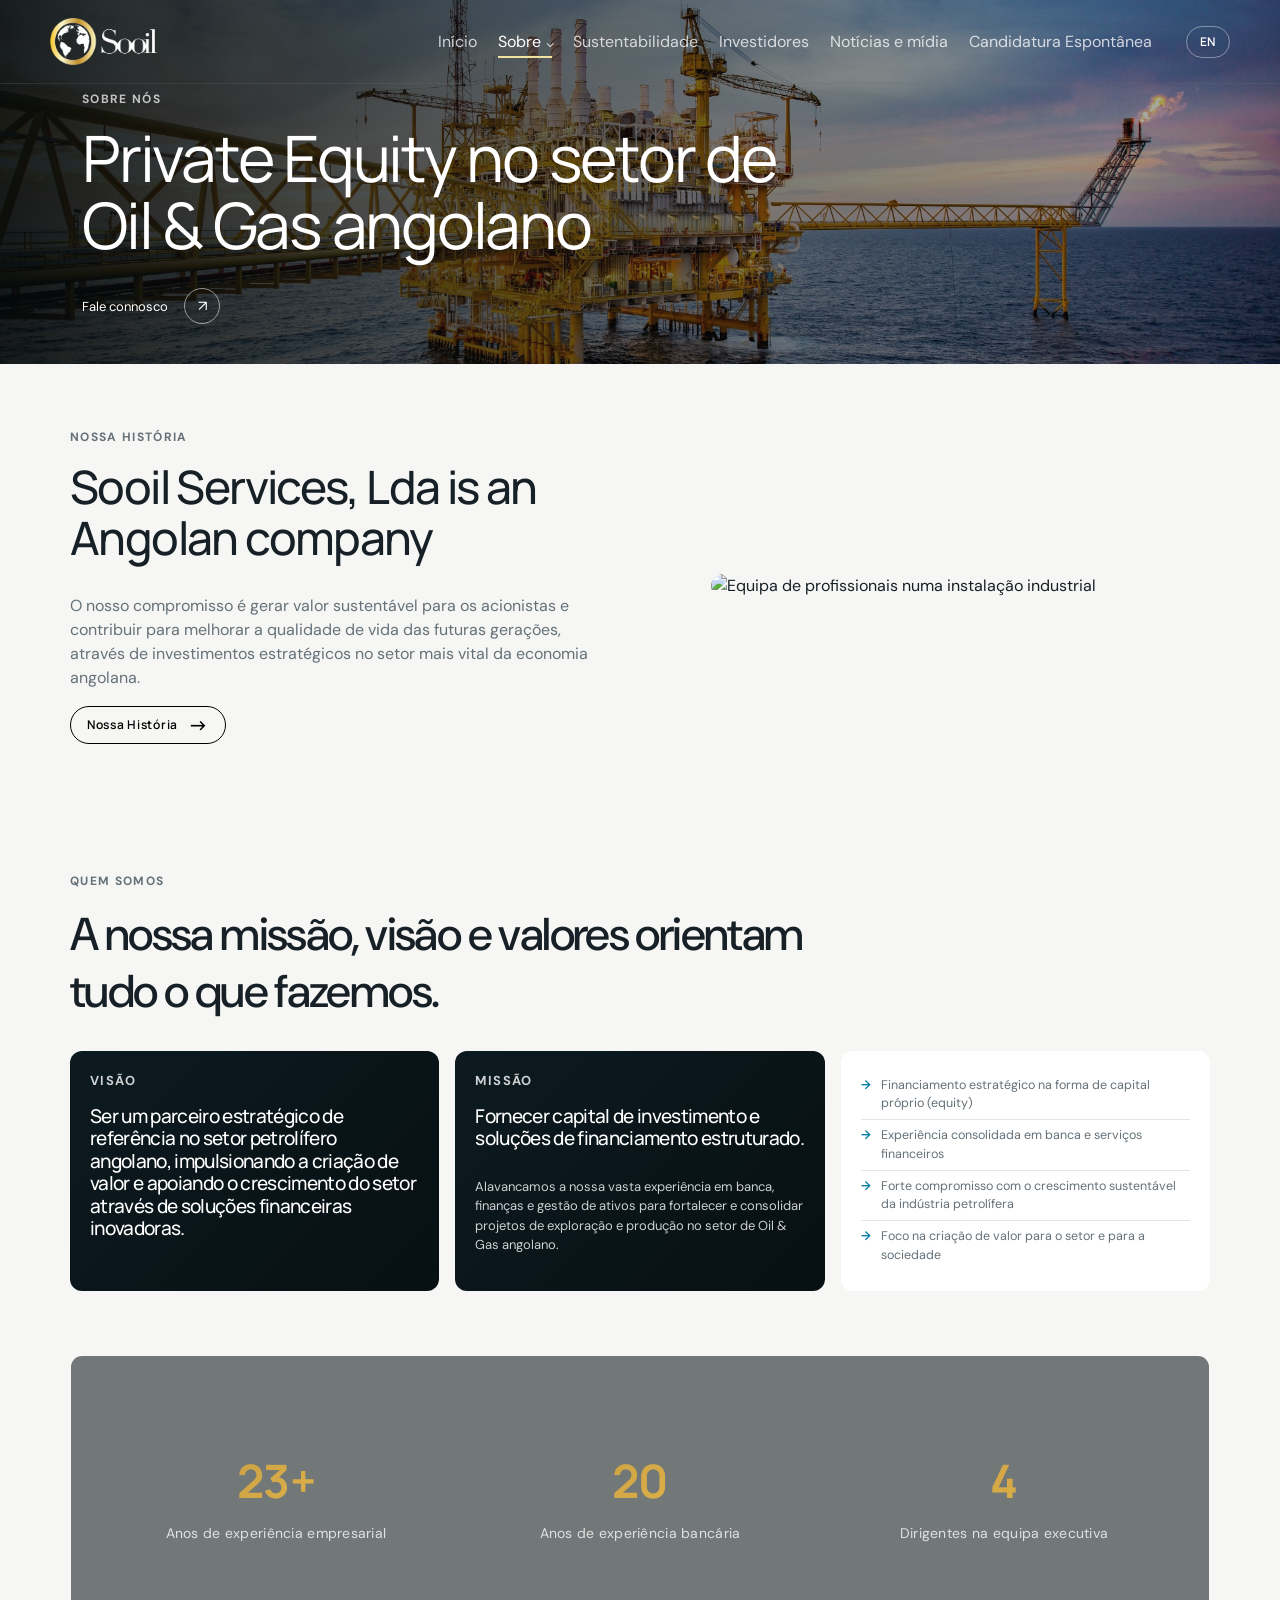
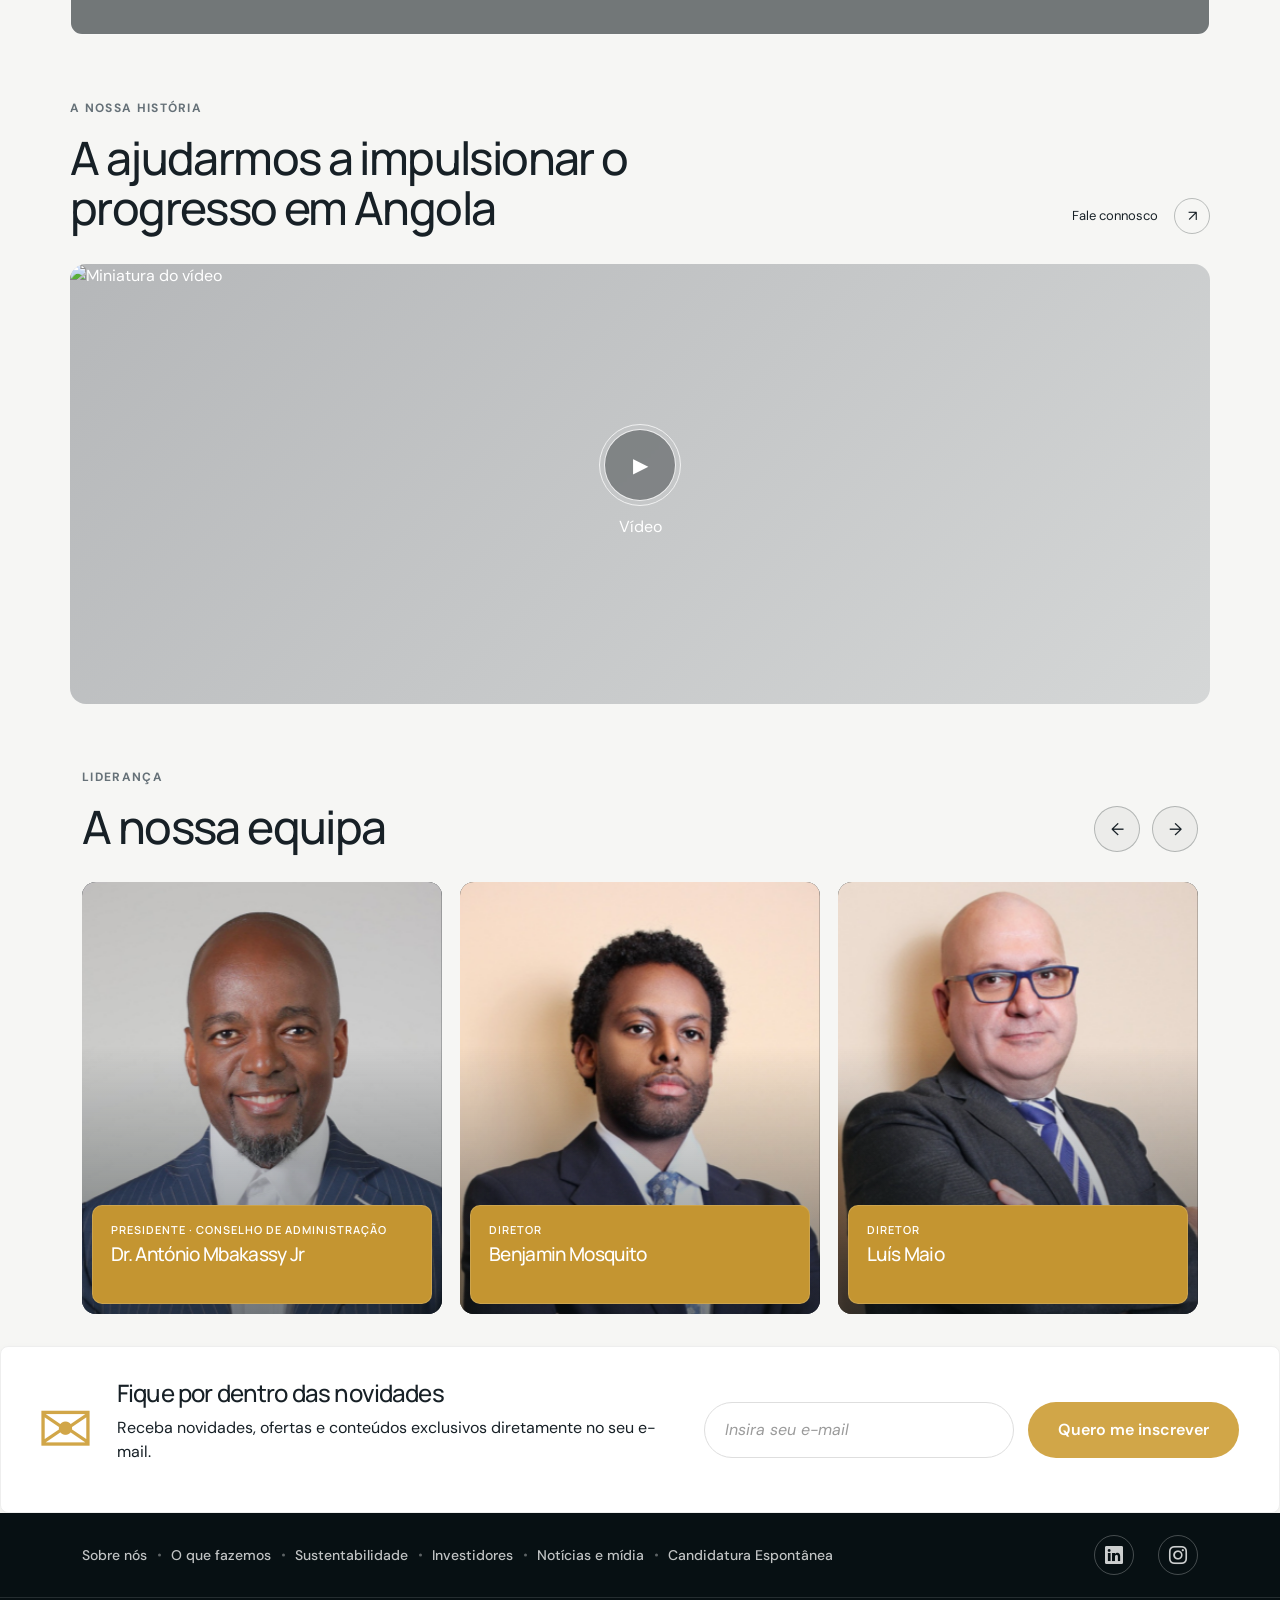
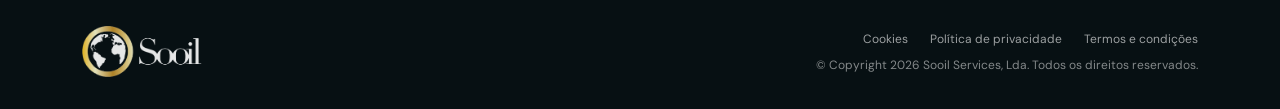
==== about.html @ 1cb86e9c "commit" ====
<!doctype html>
<html lang="pt">
  <head>
    <meta charset="UTF-8" />
    <meta name="viewport" content="width=device-width, initial-scale=1.0" />
    <meta
      name="description"
      content="SOOIL SERVICES, LDA is an Angolan company specialized in Private Equity for producing oil fields in the Angolan Oil & Gas sector."
    />
    <title>About Us — Sooil Services</title>

    <link rel="preconnect" href="https://fonts.googleapis.com" />
    <link rel="preconnect" href="https://fonts.gstatic.com" crossorigin />
    <link rel="icon" type="image/png" href="assets/img/logo/favicone.png" />
    <link rel="icon" type="image/x-icon" href="assets/img/logo/favicone.png" />

    <link
      href="https://fonts.googleapis.com/css2?family=DM+Sans:wght@400;500;600;700&family=Manrope:wght@400;500;600;700&display=swap"
      rel="stylesheet"
    />

    <link
      href="https://cdn.jsdelivr.net/npm/bootstrap@5.3.3/dist/css/bootstrap.min.css"
      rel="stylesheet"
    />

    <!-- Bootstrap Icons -->
    <link
      href="https://cdn.jsdelivr.net/npm/bootstrap-icons@1.11.3/font/bootstrap-icons.min.css"
      rel="stylesheet"
    />

    <!-- Swiper CSS -->
    <link
      href="https://cdn.jsdelivr.net/npm/swiper@11/swiper-bundle.min.css"
      rel="stylesheet"
    />

    <link href="https://unpkg.com/aos@2.3.1/dist/aos.css" rel="stylesheet" />

    <link rel="stylesheet" href="assets/css/style.css" />
    <link rel="stylesheet" href="assets/css/about.css" />
  </head>
  <body>
    <!-- HEADER -->
    <header class="header" id="top">
      <a class="brand" href="index.html"
        ><img src="assets/img/logo/logo.png" width="100" height="20" alt=""
      /></a>

      <nav class="desktop-nav" aria-label="Primary navigation">
        <a href="index.html">Home</a>
        <div class="nav-item active">
          <a href="#0">About</a>
          <div class="dropdown">
            <a href="history.html">Our history</a>
            <a href="what-we-do.html">What we do</a>
          </div>
        </div>
        <a href="sustainability.html">Sustainability</a>
        <a href="investors.html">Investors</a>
        <a href="news.html">News &amp; Media</a>
        <a href="careers.html">Candidatura Espontânea</a>
      </nav>

      <div class="header-actions">
        <button
          class="lang-btn"
          id="langBtn"
          aria-label="Translate to Portuguese"
        >
          EN
        </button>
        <button
          class="menu-btn"
          id="menuBtn"
          aria-label="Open menu"
          aria-expanded="false"
        >
          <span></span>
          <span></span>
          <span></span>
        </button>
      </div>

      <nav class="mobile-nav" id="mobileNav">
        <a href="index.html">Home</a>
        <a href="about.html">About Us</a>
        <a href="history.html">Our history</a>
        <a href="sustainability.html">Sustainability</a>
        <a href="investors.html">Investors</a>
        <a href="news.html">News &amp; Media</a>
        <a href="careers.html">Candidatura Espontânea</a>
      </nav>
    </header>

    <main>
      <!-- PAGE HERO -->
      <section class="page-hero page-hero--compact">
        <div class="page-hero-bg">
           <img
          class="hero-bg active"
          data-slide="0"
          src="assets/img/images/slide/slide01.jpg"
          alt="Professional working at an industrial facility"
        />
        </div>

        <div class="container">
          <p class="eyebrow light" data-aos="fade-up" data-aos-delay="100">About us</p>
          <h1 data-aos="fade-up" data-aos-delay="200">
            Private Equity in Angola's<br />
            Oil &amp; Gas sector
          </h1>
          <a class="circle-link light" href="#contact"
            ><span>Contact us</span><b>↗</b></a
          >
        </div>
      </section>

      <!-- INTRO -->
      <section class="intro section container">
        <div class="intro-copy">
          <p class="eyebrow">Nossa História</p>
          <h2>
            Sooil Services, Lda is an Angolan company 
          </h2>
          <p class="description">
            Our commitment is to generate sustainable value for shareholders
            and to contribute to improving the quality of life for future
            generations, through strategic investments in the most vital sector
            of the Angolan economy.
          </p>
                  <div class="header-actions text-link">
            <a
              class="lang-btn-dark"
              href="history.html"
            >
              Nossa História
              <span>→</span>
            </a>
          </div>
        </div>

        <div class="roundeder" data-aos="fade-up">
          <img
            src="https://images.unsplash.com/photo-1504917595217-d4dc5ebe6122?auto=format&fit=crop&w=1100&q=85"
            alt="Team of professionals at an industrial facility"
          />
        </div>
      </section>


      

      <!-- ICON GRID -->
      <section class="section container icon-grid-section">
        <div class="section-heading" data-aos="fade-up">
          <p class="eyebrow">Who we are</p>
          <p class="description">
            Our mission, vision and values guide everything we do.
          </p>
        </div>

        <!-- BENTO VISION / MISSION / VALUE / LOCATION -->
      <section class=" bento-grid about-bento about-mvv" id="contact">
        <article class="bento-card about-card card-dark" data-aos="fade-up">
          <div class="card-content">
            <p class="eyebrow light">Vision</p>
            <h3>
              To be a leading strategic partner in the Angolan oil sector,
              driving value creation and supporting industry growth through
              innovative financial solutions.
            </h3>
          </div>
        </article>

        <article class="bento-card about-card card-dark" data-aos="fade-up">
          <div class="card-content">
            <p class="eyebrow light">Mission</p>
            <h3>
              To provide investment capital and structured financing solutions.
            </h3>
            <p>
              We leverage our extensive experience in banking, finance and asset
              management to strengthen and consolidate exploration and
              production projects in the Angolan Oil &amp; Gas industry.
            </p>
          </div>
        </article>

        <article class="bento-card about-card card-light" data-aos="fade-up">
          <div class="card-content">
            <p class="eyebrow">Value proposition</p>
            <ul class="about-card-list">
              <li>Strategic financing in the form of equity value</li>
              <li>Consolidated expertise in banking and financial services</li>
              <li>
                Strong commitment to the sustainable growth of the oil industry
              </li>
              <li>Focus on value creation for the sector and for society</li>
            </ul>
          </div>
        </article>
      </section>
      </section>

      <!-- STATS -->
      <section class="container stats-section stats-section--image" id="contact">
        <div class="container">
          <div class="stats-grid">
            <div class="stat-card" data-aos="fade-up">
              <strong>30+</strong><span>Years of business experience</span>
            </div>
            <div class="stat-card" data-aos="fade-up">
              <strong>26</strong><span>Years of banking experience</span>
            </div>
            <div class="stat-card" data-aos="fade-up">
              <strong>5</strong><span>Executive directors</span>
            </div>
          </div>
        </div>
      </section>

      <!-- VIDEO -->
      <section class="section container">
        <div class="split-heading" data-aos="fade-up">
          <div>
            <p class="eyebrow">Our story</p>
            <h2>Helping drive progress in Angola</h2>
          </div>
          <a class="circle-link" href="#contact"
            ><span>Contact us</span><b>↗</b></a
          >
        </div>

        <div class="video-box" id="videoBox" data-video="D-isLcJybbY" data-aos="fade-up">
          <div class="video-cover">
            <img
              class="video-thumb ready"
              src="https://img.youtube.com/vi/D-isLcJybbY/maxresdefault.jpg"
              alt="Video thumbnail"
            / data-aos="fade-in">
            <button class="play-button" aria-label="Play video">▶</button>
            <span>Video</span>
          </div>
        </div>

        <div class="video-modal" id="videoModal" aria-hidden="true">
          <button
            class="video-modal-close"
            id="videoClose"
            aria-label="Close video"
            >✕</button
          >
          <div class="video-modal-frame">
            <iframe
              class="video-frame"
              data-src="https://www.youtube-nocookie.com/embed/D-isLcJybbY?rel=0"
              title="YouTube video player"
              allow="accelerometer; autoplay; clipboard-write; encrypted-media; gyroscope; picture-in-picture; web-share"
              allowfullscreen
            ></iframe>
          </div>
        </div>
      </section>
      <!-- TEAM -->
      <section class="container team-section" id="team">
        <div class="split-heading team-head" data-aos="fade-up">
          <div>
            <p class="eyebrow">Leadership</p>
            <h2>Our Team</h2>
          </div>
          <div class="team-controls">
            <button class="swiper-btn team-prev" type="button" aria-label="Previous">←</button>
            <button class="swiper-btn team-next" type="button" aria-label="Next">→</button>
          </div>
        </div>

        <div class="team-stage">
          <div class="swiper team-swiper">
          <div class="swiper-wrapper">
            <div class="swiper-slide">
          <div class="team-card" data-aos="fade-up">
            <img
              class="team-photo"
              src="assets/img/images/team/11.png"
              alt="Dr. António Mbakassy Jr"
            / data-aos="fade-in">
            <div class="team-block-wrap">
              <div class="team-block">
                <span class="team-role">Chairman · Board of Directors</span>
                <h3 class="team-name">Dr. António Mbakassy Jr</h3>
                <button class="team-more" type="button" data-bs-toggle="modal" data-bs-target="#teamModal">
                  Saber mais
                </button>
              </div>
            </div>
            <div class="team-detail">
              <button class="team-close" aria-label="Close">✕</button>
              <p class="eyebrow light">Chairman · Board of Directors</p>
              <h3>Dr. António Mbakassy Jr</h3>
              <p>
                Dr. António Mbakassy Jr. began his business career more than 30
                years ago as a commodities trader, working with sugar, rice, and
                frozen meats.
              </p>
              <p>
                After spending over 15 years in Canada and the United States, he
                graduated in Business Management from New York University (NYU)
                in 1991. For the past 15 years he has dedicated his career to
                banking and private equity, serving at board level with Banco
                Caixa Angola and Capital Group (Geneva), with extensive
                expertise in structured financing, project finance, and debt
                raising.
              </p>
              <p>
                Geographic experience: Africa — Angola, Democratic Republic of
                Congo, Uganda, Kenya; Europe — Portugal, Switzerland; Americas —
                United States, Canada, Brazil, Ecuador, Colombia.
              </p>
              <p>
                His career has positioned him as a global executive with deep
                expertise in emerging markets, infrastructure, energy, and
                natural resources.
              </p>
              <div class="team-socials">
                <a href="https://web.facebook.com/sooilservices12" target="_blank" rel="noopener" aria-label="Facebook">f</a>
                <a href="https://web.facebook.com/sooilservices12" target="_blank" rel="noopener" aria-label="LinkedIn">in</a>
                <a href="https://www.instagram.com/sooil_services/" target="_blank" rel="noopener" aria-label="Instagram">ig</a>
              </div>
            </div>
          </div>
            </div>

          <div class="swiper-slide">
          <div class="team-card" data-aos="fade-up">
            <img
              class="team-photo"
              src="assets/img/images/team/421.png"
              alt="Benjamin Mosquito"
            / data-aos="fade-in">
            <div class="team-block-wrap">
              <div class="team-block">
                <span class="team-role">Director</span>
                <h3 class="team-name">Benjamin Mosquito</h3>
                <button class="team-more" type="button" data-bs-toggle="modal" data-bs-target="#teamModal">
                  Saber mais
                </button>
              </div>
            </div>
            <div class="team-detail">
              <button class="team-close" aria-label="Close">✕</button>
              <p class="eyebrow light">Director</p>
              <h3>Benjamin Mosquito</h3>
              <p>
                Dr. Benjamin Mosquito holds a Bachelor's degree in Global
                Hospitality Management from Les Roches, a Swiss institution
                ranked as the 2nd best in the world by QS World University
                Rankings, completing international internships in Europe and the
                United States.
              </p>
              <p>
                With a strong background in corporate strategy, investment
                analysis, and business development, he has supported projects
                across Oil &amp; Gas, Agribusiness, Mining, Aviation, and
                Infrastructure, evaluating high-value acquisitions, structuring
                strategic partnerships, and conducting due diligence.
              </p>
              <p>
                Since his return to Angola in 2024, he has been a Board Member
                of Broo Investimentos e Gestão de Ativos, Sooil Services, and
                GOPM.
              </p>
              <div class="team-socials">
                <a href="https://web.facebook.com/sooilservices12" target="_blank" rel="noopener" aria-label="Facebook">f</a>
                <a href="https://web.facebook.com/sooilservices12" target="_blank" rel="noopener" aria-label="LinkedIn">in</a>
                <a href="https://www.instagram.com/sooil_services/" target="_blank" rel="noopener" aria-label="Instagram">ig</a>
              </div>
            </div>
          </div>
            </div>

          <div class="swiper-slide">
          <div class="team-card" data-aos="fade-up">
            <img
              class="team-photo"
              src="assets/img/images/team/021.png"
              alt="Luís Maio"
            / data-aos="fade-in">
            <div class="team-block-wrap">
              <div class="team-block">
                <span class="team-role">Director</span>
                <h3 class="team-name">Luís Maio</h3>
                <button class="team-more" type="button" data-bs-toggle="modal" data-bs-target="#teamModal">
                  Saber mais
                </button>
              </div>
            </div>
            <div class="team-detail">
              <button class="team-close" aria-label="Close">✕</button>
              <p class="eyebrow light">Director</p>
              <h3>Luís Maio</h3>
              <p>
                Luís Filipe Maio is a senior executive with 26 years of
                experience in the banking sector, distinguished by strategic
                management, organizational transformation, and leadership of
                complex operations.
              </p>
              <p>
                He began his career in Portugal, held management roles at Banco
                Comercial do Huambo as Commercial Director and at Standard Bank
                Angola, and in 2023 joined Caixa Angola as Deputy Director of
                Corporate Banking (until April 2025).
              </p>
              <p>
                Currently he serves as Director of Operations at GAM (since June
                2025) and Director of Corporate Strategy at BROO (since July
                2025). Fluent in Portuguese, English, Spanish, French, and
                Italian.
              </p>
              <div class="team-socials">
                <a href="https://web.facebook.com/sooilservices12" target="_blank" rel="noopener" aria-label="Facebook">f</a>
                <a href="https://web.facebook.com/sooilservices12" target="_blank" rel="noopener" aria-label="LinkedIn">in</a>
                <a href="https://www.instagram.com/sooil_services/" target="_blank" rel="noopener" aria-label="Instagram">ig</a>
              </div>
            </div>
          </div>
            </div>

          <div class="swiper-slide">
          <div class="team-card" data-aos="fade-up">
            <img
              class="team-photo"
              src="assets/img/images/team/m1.png"
              alt="Taty Victor"
            / data-aos="fade-in">
            <div class="team-block-wrap">
              <div class="team-block">
                <span class="team-role">Director</span>
                <h3 class="team-name">Taty Victor</h3>
                <button class="team-more" type="button" data-bs-toggle="modal" data-bs-target="#teamModal">
                  Saber mais
                </button>
              </div>
            </div>
            <div class="team-detail">
              <button class="team-close" aria-label="Close">✕</button>
              <p class="eyebrow light">Director</p>
              <h3>Taty Victor</h3>
              <p>
                Executive with extensive experience in banking and finance,
                dedicated to organizational transformation, risk management and
                the development of innovative corporate banking solutions.
              </p>
              <div class="team-socials">
                <a href="https://web.facebook.com/sooilservices12" target="_blank" rel="noopener" aria-label="Facebook">f</a>
                <a href="https://web.facebook.com/sooilservices12" target="_blank" rel="noopener" aria-label="LinkedIn">in</a>
                <a href="https://www.instagram.com/sooil_services/" target="_blank" rel="noopener" aria-label="Instagram">ig</a>
              </div>
            </div>
          </div>
            </div>

          <div class="swiper-slide">
          <div class="team-card" data-aos="fade-up">
            <img
              class="team-photo"
              src="assets/img/images/team/222.png"
              alt="Alba Gonçalves"
            / data-aos="fade-in">
            <div class="team-block-wrap">
              <div class="team-block">
                <span class="team-role">Director</span>
                <h3 class="team-name">Alba Gonçalves</h3>
                <button class="team-more" type="button" data-bs-toggle="modal" data-bs-target="#teamModal">
                  Saber mais
                </button>
              </div>
            </div>
            <div class="team-detail">
              <button class="team-close" aria-label="Close">✕</button>
              <p class="eyebrow light">Director</p>
              <h3>Alba Gonçalves</h3>
              <p>
                Alba Gonçalves, an accountant specialized in Controllership and
                Finance from Fundação Dom Cabral, brings more than 25 years of
                experience in strategic positions across Projects, Accounting,
                Controllership, and Finance, excelling in cost analysis,
                economic and financial feasibility studies, and project
                implementation.
              </p>
              <p>
                A graduate of Universidade Católica, she is also a teacher by
                vocation, having served as a university professor in Brazil and
                currently teaching in Angola.
              </p>
              <p>
                She plays an active role in the third sector as a volunteer
                leader at Vinha Angola, and currently serves on the Executive
                Board of BROO – Investimentos e Gestão de Ativos, a spinoff of
                Grupo Antônio Mosquito.
              </p>
              <div class="team-socials">
                <a href="https://web.facebook.com/sooilservices12" target="_blank" rel="noopener" aria-label="Facebook">f</a>
                <a href="https://web.facebook.com/sooilservices12" target="_blank" rel="noopener" aria-label="LinkedIn">in</a>
                <a href="https://www.instagram.com/sooil_services/" target="_blank" rel="noopener" aria-label="Instagram">ig</a>
              </div>
            </div>
          </div>
            </div>
          </div>
        </div>
        </div>
      </section>

    </main>

        <section class="newsletter-cta">
  <div class="newsletter-content">

    <div class="newsletter-icon">
      <span>✉</span>
    </div>

    <div class="newsletter-text">
          <h4>Fique por dentro das novidades</h4>
    <p>Receba novidades, ofertas e conteúdos exclusivos diretamente no seu e-mail.</p>
    </div>

  </div>

  <form class="newsletter-form">
    <input
      type="email"
      placeholder="Insira seu e-mail"
      aria-label="Seu e-mail"
      required
    />

    <button type="submit">
      Quero me inscrever
    </button>
  </form>
</section>

    <!-- FOOTER -->
    <footer class="bg-dark">
      <div class="footer" data-script="footer">
        <section class="footer--top">
          <article class="container" aria-label="Social">
            <div class="footer--links">
              <ul class="footer--list">
                <li class="footer--listItem">
                  <a
                    href="about.html"
                    class="footer--link text-small"
                    >About Us</a
                  >
                </li>
                <li class="footer--listItem">
                  <a
                    href="what-we-do.html"
                    class="footer--link text-small"
                    >What We Do</a
                  >
                </li>
                <li class="footer--listItem">
                  <a
                    href="sustainability.html"
                    class="footer--link text-small"
                    >Sustainability</a
                  >
                </li>
                <li class="footer--listItem">
                  <a
                    href="investors.html"
                    class="footer--link text-small"
                    >Investors</a
                  >
                </li>
                <li class="footer--listItem">
                  <a
                    href="news.html"
                    class="footer--link text-small"
                    >News &amp; Media</a
                  >
                </li>
                <li class="footer--listItem">
                  <a
                    href="careers.html"
                    class="footer--link text-small"
                    >Candidatura Espontânea</a
                  >
                </li>
              </ul>
            </div>

            <div class="footer--socialMedia">
              <ul class="no-list-style">
                <li class="footer--socialLink">
                  <a
                    href="#"
                    class="footer--socialIcon"
                    aria-label="LinkedIn"
                    ><i class="bi bi-linkedin"></i></a
                  >
                </li>
                <li class="footer--socialLink">
                  <a
                    href="https://www.instagram.com/sooil_services/"
                    target="_blank"
                    rel="noopener"
                    class="footer--socialIcon"
                    aria-label="Instagram"
                    ><i class="bi bi-instagram"></i></a
                  >
                </li>
              </ul>
            </div>
          </article>
        </section>

        <section class="footer--bottom">
          <article class="container" aria-label="Brands">
            <div class="footer--brands">
              <a
                href="index.html"
                class="footer--brandLink main"
                aria-label="Sooil Services logo"
              >
                <img
                  fetchpriority="low"
                  src="assets/img/logo/logo.png"
                  alt=""
                  class="base-icon"
                  role="presentation"
                />
              </a>
            </div>

            <div class="footer--privacy">
              <div class="footer--policyLinks">
                <p class="text-extra-small footer--policyWrapper">
                  <a href="#" class="footer--policy" data-policy="cookies">Cookies</a>
                </p>
                <p class="text-extra-small footer--policyWrapper">
                  <a href="#" class="footer--policy" data-policy="privacy">Privacy policy</a>
                </p>
                <p class="text-extra-small footer--policyWrapper">
                  <a href="#" class="footer--policy" data-policy="terms">Terms and conditions</a>
                </p>
              </div>
              <p class="footer--copyright text-extra-small">
                &copy; Copyright 2026 Sooil Services, Lda. All Rights Reserved.
              </p>
            </div>
          </article>
        </section>
      </div>
    </footer>

    <!-- POLICY MODAL -->
    <div class="policy-modal" id="policyModal" aria-hidden="true">
      <div class="policy-modal-backdrop" data-policy-close></div>
      <div
        class="policy-modal-dialog"
        role="dialog"
        aria-modal="true"
        aria-labelledby="policyModalTitle"
      >
        <div class="policy-modal-head">
          <h3 id="policyModalTitle">Privacy center</h3>
          <button
            class="policy-modal-close"
            type="button"
            data-policy-close
            aria-label="Close"
          >
            ✕
          </button>
        </div>

        <div class="policy-modal-body">
          <section class="policy-section" id="policy-cookies">
            <h4>Cookies</h4>
            <p>
              In order to improve your experience on our website, we use cookies
              - small files stored on your device. They help us understand how
              the site is used and allow certain features to work correctly. By
              continuing to browse, you agree to their use. You can disable
              cookies at any time in your browser settings.
            </p>
          </section>

          <section class="policy-section" id="policy-privacy">
            <h4>Privacy policy</h4>
            <p>
              Your privacy matters to us. Sooil Services, Lda only collects the
              personal information you choose to share with us, for example when
              you send an email or a message. We use it solely to respond to you
              and to fulfil legal obligations, and we never sell it to third
              parties. You can request access to, correction of, or deletion of
              your data by contacting ama@sooilservices.com.
            </p>
          </section>

          <section class="policy-section" id="policy-terms">
            <h4>Terms and conditions</h4>
            <p>
              The content on this website is for general information only and
              does not constitute investment, financial or legal advice. Sooil
              Services, Lda owns the content and reserves the right to update
              these terms at any time. Using this website implies acceptance of
              these terms.
            </p>
          </section>
        </div>
      </div>
    </div>

    <button class="back-top" id="backTop" aria-label="Back to top">↑</button>

    <!-- TEAM MODAL (Bootstrap) -->
    <div
      class="modal fade team-modal"
      id="teamModal"
      tabindex="-1"
      role="dialog"
      aria-modal="true"
      aria-label="Equipa"
    >
      <div class="modal-dialog modal-dialog-centered team-modal-dialog">
        <div class="modal-content team-modal-content">
          <button
            type="button"
            class="btn-close team-expanded-close"
            data-bs-dismiss="modal"
            aria-label="Fechar"
          ></button>
          <figure class="team-expanded-photo-wrap">
            <img class="team-expanded-photo" alt="" />
          </figure>
          <div class="team-expanded-body"></div>
        </div>
      </div>
    </div>

    <!-- Swiper JS -->
    <script src="https://cdn.jsdelivr.net/npm/swiper@11/swiper-bundle.min.js"></script>

    <script src="https://cdn.jsdelivr.net/npm/bootstrap@5.3.3/dist/js/bootstrap.bundle.min.js"></script>

    <script src="assets/js/script.js"></script>

    <script src="assets/js/i18n.js"></script>

    <script src="assets/js/hero-slider.js"></script>
    <script src="assets/js/header-scroll.js"></script>

    <!-- AOS -->
    <script src="https://unpkg.com/aos@2.3.1/dist/aos.js"></script>
    <script>
      AOS.init({
        duration: 800,
        easing: "ease-out",
        once: true,
        offset: 100
      });
    </script>
  </body>
</html>
---- assets/css/style.css ----
/* =========================================================
   1. RESET E TOKENS
========================================================= */
:root {
  --bg: #f6f6f4;
  --surface: #ffffff;
  --ink: #172026;
  --muted: #667178;
  --line: #e4e6e5;
  --blue: #087ea4;
  --dark: #071013;
  --radius: 12px;
  --container: 1180px;
  --space: clamp(24px, 5vw, 72px);
}

* {
  box-sizing: border-box;
}
html {
  scroll-behavior: smooth;
}
body {
  margin: 0;
  background: var(--bg);
  color: var(--ink);
  font-family: "DM Sans", sans-serif;
  line-height: 1.5;
}
img {
  display: block;
  width: 100%;
}
a {
  color: inherit;
  text-decoration: none;
}
button {
  font: inherit;
  cursor: pointer;
}

.container {
  width: min(calc(100% - 40px), var(--container));
  margin-inline: auto;
}

.section {
  padding: var(--space) 0;
}

h1,
h2,
h3,
h4,
p {
  margin-top: 0;
}
h1,
h2,
h3,
h4 {
  font-family: "Manrope", sans-serif;
  letter-spacing: -0.035em;
}

h2 {
  font-size: clamp(28px, 4vw, 46px);
  line-height: 1.1;
  font-weight: 500;
}

/* Entrada da página toda — fade-up no load */
main {
  animation: page-in 0.8s cubic-bezier(0.22, 1, 0.36, 1) both;
}
@keyframes page-in {
  from {
    opacity: 0;
    transform: translateY(18px);
  }
  to {
    opacity: 1;
    transform: translateY(0);
  }
}
@media (prefers-reduced-motion: reduce) {
  main {
    animation: none;
  }
}

.eyebrow {
  color: var(--muted);
  text-transform: uppercase;
  letter-spacing: 0.11em;
  font-size: 12px;
  font-weight: 700;
}
.eyebrow.light {
  color: rgba(255, 255, 255, 0.72);
}
.roundeder {
  border-radius: 12px;
  overflow: hidden;
}

/* =========================================================
    2. HEADER
========================================================= */
.header {
  height: 84px;
  display: flex;
  align-items: center;
  gap: 34px;
  padding: 0 max(20px, calc((100vw - var(--container)) / 2));
  border-bottom: 1px solid rgba(109, 109, 109, 0.25);
  background: transparent;
  color: white;
  position: absolute;
  top: 0;
  left: 0;
  right: 0;
  z-index: 10;
  transition:
    background 0.35s ease,
    box-shadow 0.35s ease,
    height 0.35s ease;
}

.header.scrolled {
  height: 68px;
  position: fixed;
  background: rgba(7, 16, 19, 0.95);
  box-shadow: 0 2px 12px rgba(0, 0, 0, 0.25);
}

.brand {
  font-family: "Manrope", sans-serif;
  font-size: 22px;
  font-weight: 700;
  letter-spacing: -0.05em;
  white-space: nowrap;
  display: inline-flex;
  align-items: center;
}

.brand img {
  width: 108px;
  height: auto;
  display: block;
}

.desktop-nav {
  display: flex;
  align-items: center;
  gap: 21px;
  margin-left: auto;
}
.desktop-nav a {
  font-size: 16px;
  color: rgba(255, 255, 255, 0.76);
  transition: color 0.2s ease;
}
.desktop-nav a:hover {
  color: white;
}
.nav-item {
  position: relative;
}
.nav-item > a::after {
  content: "";
  display: inline-block;
  width: 5px;
  height: 5px;
  margin-left: 6px;
  border-right: 1.5px solid currentColor;
  border-bottom: 1.5px solid currentColor;
  transform: rotate(45deg) translateY(-1px);
  opacity: 0.8;
}
.dropdown {
  position: absolute;
  top: calc(100% + 14px);
  left: 50%;
  min-width: 210px;
  padding: 10px 0;
  background: #fff;
  border: 1px solid rgba(7, 16, 19, 0.08);
  border-top: 2px solid #c49531;
  border-radius: 0 0 12px 12px;
  box-shadow: 0 18px 40px rgba(7, 16, 19, 0.18);
  opacity: 0;
  visibility: hidden;
  transform: translateX(-50%) translateY(8px);
  transition:
    opacity 0.22s ease,
    transform 0.22s ease,
    visibility 0.22s;
  z-index: 60;
}
.dropdown::before {
  content: "";
  position: absolute;
  top: -14px;
  left: 0;
  right: 0;
  height: 14px;
}
.nav-item:hover > .dropdown,
.nav-item:focus-within > .dropdown {
  opacity: 1;
  visibility: visible;
  transform: translateX(-50%) translateY(0);
}
.dropdown a {
  position: relative;
  display: flex;
  align-items: center;
  justify-content: space-between;
  gap: 12px;
  padding: 11px 18px;
  font-size: 14.5px;
  font-weight: 500;
  color: var(--ink);
  white-space: nowrap;
  transition:
    background 0.18s ease,
    color 0.18s ease,
    padding-left 0.18s ease;
}

.dropdown a:hover {
  background: linear-gradient(90deg, rgba(196, 149, 49, 0.12), transparent);
  color: #c49531;
  padding-left: 22px;
}
.dropdown a:hover::after {
  opacity: 1;
  transform: translateX(0);
}

/* Indicador de página ativa */
.desktop-nav a.active {
  color: #fff;
  border-bottom: 2px solid #f1e29f;
  padding-bottom: 4px;
}
.desktop-nav .nav-item.active > a {
  color: #fff;
  border-bottom: 2px solid #f1e29f;
  padding-bottom: 4px;
}
.mobile-nav a.active {
  color: #f1e29f;
}

.header-actions {
  display: flex;
  align-items: center;
  gap: 12px;
}
.search-btn {
  border: 0;
  background: transparent;
  color: white;
  font-size: 22px;
}

/* Botão de idioma */
.lang-btn {
  border: 1px solid rgba(255, 255, 255, 0.4);
  background: transparent;
  color: white;
  font-family: "Manrope", sans-serif;
  font-size: 12px;
  font-weight: 600;
  letter-spacing: 0.06em;
  border-radius: 999px;
  padding: 6px 13px;
  transition:
    background 0.2s ease,
    color 0.2s ease;
}

/* Botão de idioma */
.lang-btn-dark {
  border: 1px solid rgba(0, 0, 0, 0.4);
  background: transparent;
  color: rgb(7, 6, 6);
  font-family: "Manrope", sans-serif;
  font-size: 12px;
  font-weight: 600;
  letter-spacing: 0.06em;
  border-radius: 999px;
  padding: 6px 13px;
  text-decoration: none;
  transition:
    background 0.2s ease,
    color 0.2s ease;
}

.lang-btn:hover {
  background: #d3a846;
  border-color: #d3a846;
  color: #fff;
}

.lang-btn span,
.lang-btn-dark span {
  display: inline-flex;
  align-items: center;
  font-weight: 600;
  font-size: 20px;
  line-height: 1;
  margin-left: 2px;
}

.lang-btn-dark:hover {
  background: rgba(0, 0, 0, 0.18);
}

/* "Learn more →" do bloco intro — alinhado à esquerda */
.intro .header-actions.text-link {
  justify-content: flex-start;
}

.intro .lang-btn-dark,
.intro-layout .lang-btn-dark {
  display: inline-flex;
  align-items: center;
  gap: 8px;
  min-height: 32px;
  padding: 8px 16px;
  background: transparent;
  border-color: #000;
  color: #000;
  line-height: 1;
  font-family: "Manrope", sans-serif;
  font-weight: 600;

  border-radius: 999px;
}
.intro .lang-btn-dark span,
.intro-layout .lang-btn-dark span {
  display: inline-flex;
  align-items: center;
  color: #000;
  font-weight: 600;
  font-size: 20px;
  line-height: 1;
}
.intro .lang-btn-dark:hover,
.intro-layout .lang-btn-dark:hover {
  background: #d3a846;
  border-color: #d3a846;
  color: #fff;
}
.intro .lang-btn-dark:hover span,
.intro-layout .lang-btn-dark:hover span {
  color: #fff;
}

/* Botão hamburguer animado */
.menu-btn {
  width: 36px;
  height: 36px;
  display: none;
  flex-direction: column;
  justify-content: center;
  align-items: center;
  gap: 6px;
  padding: 0;
  border: 0;
  background: transparent;
  position: relative;
  z-index: 20;
}
.menu-btn span {
  display: block;
  width: 24px;
  height: 2px;
  background: white;
  border-radius: 2px;
  transition:
    transform 0.3s ease,
    opacity 0.3s ease;
}
.menu-btn.open span:nth-child(1) {
  transform: translateY(8px) rotate(45deg);
}
.menu-btn.open span:nth-child(2) {
  opacity: 0;
}
.menu-btn.open span:nth-child(3) {
  transform: translateY(-8px) rotate(-45deg);
}

/* Menu mobile com transição suave */
.mobile-nav {
  display: flex;
  flex-direction: column;
  position: absolute;
  top: 100%;
  left: 0;
  right: 0;
  background: rgba(7, 16, 19, 0.98);
  padding: 8px 24px 24px;
  max-height: 0;
  overflow: hidden;
  opacity: 0;
  transition:
    max-height 0.35s ease,
    opacity 0.3s ease;
}
.mobile-nav.open {
  max-height: 500px;
  opacity: 1;
}
.mobile-nav a {
  padding: 14px 0;
  font-size: 15px;
  border-bottom: 1px solid rgba(255, 255, 255, 0.1);
}
.mobile-nav a:last-child {
  border-bottom: none;
}

/* =========================================================
   3. HERO
========================================================= */
.hero {
  min-height: 570px;
  position: relative;
  color: white;
  overflow: hidden;
  display: flex;
  align-items: center;
}

.hero-bg {
  position: absolute;
  inset: 0;
  height: 100%;
  width: 100%;
  object-fit: cover;
  opacity: 0;
  transform: scale(1.08);
  transition:
    opacity 1.2s ease,
    transform 6s ease-out;
}
.hero-bg.active {
  opacity: 1;
  transform: scale(1);
}

.hero-overlay {
  position: absolute;
  inset: 0;
  background: linear-gradient(
    90deg,
    rgba(4, 10, 12, 0.88) 0%,
    rgba(4, 10, 12, 0.6) 42%,
    rgba(4, 10, 12, 0.15) 100%
  );
}

.hero-content {
  position: relative;
  z-index: 2;
}
.hero h1 {
  max-width: 780px;
  font-size: clamp(40px, 5.2vw, 72px);
  font-weight: 400;
  line-height: 1.04;
  margin: 14px 0 30px;
}

.hero-content #heroEyebrow,
.hero-content #heroTitle,
.hero-content .circle-link {
  opacity: 0;
  transform: translateY(30px);
  transition:
    opacity 0.6s ease,
    transform 0.6s ease;
}
.hero-content.is-visible #heroEyebrow {
  opacity: 1;
  transform: translateY(0);
  transition-delay: 0.15s;
}
.hero-content.is-visible #heroTitle {
  opacity: 1;
  transform: translateY(0);
  transition-delay: 0.28s;
}
.hero-content.is-visible .circle-link {
  opacity: 1;
  transform: translateY(0);
  transition-delay: 0.42s;
}

.circle-link {
  display: inline-flex;
  align-items: center;
  gap: 16px;
  font-size: 13px;
}
.circle-link b,
.icon-round {
  width: 36px;
  height: 36px;
  border: 1px solid rgba(7, 16, 19, 0.25);
  border-radius: 50%;
  display: grid;
  place-items: center;
  font-size: 15px;
  font-weight: 400;
}
.circle-link.light b {
  border-color: rgba(255, 255, 255, 0.55);
}

/* =========================================================
   TABS / BARRA DE PROGRESSO — DESKTOP
========================================================= */
.hero-tabs {
  position: absolute;
  z-index: 3;
  left: 50%;
  transform: translateX(-50%);
  bottom: 0;
  display: grid;
  grid-template-columns: repeat(4, 1fr);
}
.hero-tabs a {
  position: relative;
  padding: 22px 16px;
  border-top: 1px solid rgba(255, 255, 255, 0.2);
  color: rgba(255, 255, 255, 0.68);
  font-size: 10px;
  text-transform: uppercase;
  letter-spacing: 0.08em;
  overflow: hidden;
  cursor: pointer;
}
.hero-tabs a.active {
  border-top-color: rgba(38, 183, 224, 0.25);
  color: white;
}

.tab-progress {
  position: absolute;
  top: -1px;
  left: 0;
  height: 4px;
  width: 0%;
  background: linear-gradient(90deg, #c29a44 0%, #ebb749 100%);
}
.hero-tabs a.active .tab-progress {
  animation: fillProgress linear forwards;
}

@keyframes fillProgress {
  from {
    width: 0%;
  }
  to {
    width: 100%;
  }
}

/* =========================================================
   4. INTRO E BENTO
========================================================= */
.intro {
  display: grid;
  grid-template-columns: 1.05fr 0.95fr;
  gap: clamp(32px, 7vw, 110px);
  align-items: center;
}
.intro-copy h2 {
  max-width: 590px;
  margin-bottom: 30px;
}
.text-link {
  display: inline-flex;
  gap: 14px;
  align-items: center;
  font-size: 13px;
}
.text-link span {
  color: var(--blue);
  font-size: 20px;
}
.feature-photo {
  min-height: 360px;
}
.feature-photo img {
  height: 100%;
  object-fit: cover;
}

.bento-grid {
  max-width: none;
  display: grid;
  grid-template-columns: repeat(4, minmax(0, 1fr));
  gap: 20px;
}

.bento-card {
  border-radius: var(--radius);
  overflow: hidden;
  min-height: 330px;
  position: relative;
}
.image-card img {
  height: 100%;
  position: absolute;
  object-fit: cover;
}
.card-overlay {
  position: absolute;
  inset: 0;
  background: linear-gradient(180deg, rgba(0, 0, 0, 0.05), rgba(0, 0, 0, 0.78));
}
.card-content {
  position: absolute;
  inset: 0;
  padding: 18px;
  color: white;
  display: flex;
  flex-direction: column;
  justify-content: flex-end;
}
.card-content h3 {
  font-size: 20px;
  line-height: 1.18;
  font-weight: 500;
  margin: 7px 0 auto;
}
.card-content .icon-round {
  margin-left: auto;
  color: white;
  border-color: rgba(255, 255, 255, 0.45);
  background: rgba(0, 0, 0, 0.12);
}

/* =========================================================
   5. MEDIA
========================================================= */
.section-heading {
  margin-bottom: 30px;
}
.section-heading h2 {
  max-width: 650px;
}
.media-grid {
  display: grid;
  gap: 20px;
}
.media-grid.four {
  grid-template-columns: repeat(4, 1fr);
}
.media-grid.three {
  grid-template-columns: repeat(3, 1fr);
}
.media-card img {
  height: 190px;
  object-fit: cover;
  border-radius: var(--radius);
  margin-bottom: 14px;
}
.media-card h4 {
  font-size: 17px;
  margin-bottom: 6px;
  font-weight: 600;
}
.media-card p {
  color: var(--muted);
  font-size: 13px;
}
.media-card a {
  color: var(--blue);
  font-size: 12px;
}

/* Secção sustento — descrição com 2 linhas e botão no padrão de idioma */
#sustentabilidade .media-card p {
  display: -webkit-box;
  -webkit-line-clamp: 2;
  -webkit-box-orient: vertical;
  overflow: hidden;
  min-height: 36px;
}
#sustentabilidade .media-card a.lang-btn-dark {
  color: #000;
}
#sustentabilidade .media-card a.lang-btn-dark:hover {
  background: #d3a846;
  border-color: #d3a846;
  color: #fff;
}
#sustentabilidade .media-card a.lang-btn-dark:hover span {
  color: #fff;
}

/* Cards overlay — título sobre a imagem + botão no hover */
.media-card--overlay {
  position: relative;
  overflow: hidden;
  height: 260px;
  border-radius: var(--radius);
}
.media-grid .media-card--overlay img {
  position: absolute;
  inset: 0;
  width: 100%;
  height: 100%;
  margin-bottom: 0;
  transition: transform 0.5s ease;
}
.media-card--overlay::after {
  content: "";
  position: absolute;
  inset: 0;
  background: linear-gradient(
    180deg,
    rgba(0, 0, 0, 0.05) 45%,
    rgba(0, 0, 0, 0.82) 100%
  );
}
.media-card__body {
  position: absolute;
  left: 0;
  right: 0;
  bottom: 0;
  padding: 18px 18px 18px;
  z-index: 2;
  display: flex;
  flex-direction: column;
  align-items: flex-start;
}
.media-card__body h4 {
  color: #fff;
  font-size: 18px;
  margin: 0;
  line-height: 1.2;
}
.media-card__body a {
  display: inline-flex;
  align-items: center;
  gap: 6px;
  border: 0 solid rgba(255, 255, 255, 0.4);
  background: transparent;
  color: #fff;
  font-size: 12px;
  font-weight: 600;
  letter-spacing: 0.06em;
  border-radius: 999px;
  padding: 0;
  max-height: 0;
  overflow: hidden;
  margin-top: 0;
  opacity: 0;
  transform: translateY(6px);
  transition:
    max-height 0.35s ease,
    padding 0.3s ease,
    border-width 0.25s ease,
    margin-top 0.35s ease,
    opacity 0.3s ease 0.05s,
    transform 0.3s ease 0.05s,
    color 0.3s ease,
    background 0.3s ease;
}
.media-card--overlay:hover img {
  transform: scale(1.05);
}
.media-card--overlay:hover .media-card__body a,
.media-card--overlay:focus-within .media-card__body a {
  max-height: 44px;
  padding: 6px 13px;
  border-width: 1px;
  margin-top: 14px;
  opacity: 1;
  transform: translateY(0);
}
.media-card--overlay:hover .media-card__body a:hover {
  color: #f1e29f;
}
.media-card--overlay .media-detail {
  display: none;
}
@media (max-width: 576px) {
  .media-card--overlay {
    height: 220px;
  }
}

/* =========================================================
   ICON GRID — cards expansíveis no hover (estrutura Exxon)
========================================================= */
.icon-grid-section .section-heading .description {
  font-size: clamp(28px, 4vw, 46px);
  font-weight: 500;
  line-height: 1.25;
  letter-spacing: -0.035em;
  color: var(--ink);
  max-width: 760px;
}
.iconGrid--items {
  display: grid;
  grid-template-columns: repeat(3, 1fr);
  align-items: start;
  gap: 16px;
}
.iconGrid--item {
  border-left: 4px solid #c49531;
  width: 100%;
  overflow: hidden;
  background: #fff;
  border-radius: 0 var(--radius) var(--radius) 0;
  padding: 0 20px 26px 30px;
  min-height: 80px;
  max-height: 80px;
  transition:
    max-height 0.6s cubic-bezier(0.4, 0, 0.2, 1),
    border-color 0.3s ease;
}
.iconGrid--item-content {
  opacity: 0;
  width: 100%;
  margin-top: -6px;
  transition: opacity 0.45s ease 0.05s;
}
.iconGrid--item-content .item--description {
  font-size: 14px;
  line-height: 1.6;
  color: var(--muted);
  margin-bottom: 10px;
}

.iconGrid--item-content .cta {
  display: none;
  font-size: 12px;
  font-weight: 600;
  color: var(--blue);
  text-decoration: none;
}
.iconGrid--item-content .cta:hover {
  color: #c49531;
}
.iconGrid--item:hover,
.iconGrid--item:focus,
.iconGrid--item:focus-within {
  max-height: 555px;
  border-color: #c49531;
}
.iconGrid--item:hover .iconGrid--item-content,
.iconGrid--item:focus .iconGrid--item-content,
.iconGrid--item:focus-within .iconGrid--item-content {
  opacity: 1;
}
.iconGrid--item:hover .cta,
.iconGrid--item:focus .cta,
.iconGrid--item:focus-within .cta {
  display: inline-flex;
  align-items: center;
  gap: 6px;
}
.iconGrid--item:focus:not(:focus-visible) {
  outline: none;
}
.iconGrid--item-title {
  display: flex;
  justify-content: space-between;
  align-items: center;
  width: 100%;
  min-height: 80px;
  pointer-events: none;
}
.iconGrid--item-title h3 {
  font-size: 20px;
  line-height: 1.3;
  font-weight: 600;
  flex: 1;
  padding-right: 15px;
  margin-bottom: 0;
}
.iconGrid--item-title i {
  min-width: 36px;
  max-width: 36px;
  max-height: 36px;
  font-size: 28px;
  line-height: 1;
  color: #c49531;
  flex-shrink: 0;
}
@media (max-width: 767px) {
  .iconGrid--items {
    grid-template-columns: 1fr;
  }
}

/* Timeline — marcos da história */
.timeline {
  position: relative;
  max-width: 760px;
}
.timeline::before {
  content: "";
  position: absolute;
  top: 4px;
  bottom: 4px;
  left: 11px;
  width: 2px;
  background: linear-gradient(180deg, #c49531, #f1e29f);
}
.timeline-item {
  position: relative;
  padding-left: 40px;
  margin-bottom: 28px;
}
.timeline-item:last-child {
  margin-bottom: 0;
}
.timeline-dot {
  position: absolute;
  left: 0;
  top: 6px;
  width: 24px;
  height: 24px;
  border-radius: 50%;
  background: #c49531;
  border: 5px solid #f1e29f;
}
.timeline-item h3 {
  font-size: 20px;
  font-weight: 600;
  margin-bottom: 6px;
}
.timeline-head {
  display: flex;
  flex-direction: column;
  align-items: flex-start;
  gap: 2px;
}
.timeline-year {
  font-size: 13px;
  font-weight: 700;
  letter-spacing: 0.08em;
  color: #c49531;
}
.timeline-item p {
  color: var(--muted);
  max-width: 560px;
}

/* =========================================================
   6. STATS
========================================================= */
.stats-section {
  padding: var(--space) 0;
  background: #eceeeb;
}
.stats-section h2 {
  margin-bottom: 28px;
}

/* Stats com imagem de fundo e cards translúcidos */
.stats-section--image {
  position: relative;
  overflow: hidden;
  border: 1px solid rgba(255, 255, 255, 0.28);
  border-radius: 12px;
  width: min(calc(100% - 40px), var(--container));
  margin-inline: auto;
  background: url("https://images.unsplash.com/photo-1451187580459-43490279c0fa?auto=format&fit=crop&w=1920&q=80")
    center/cover no-repeat;
}
.stats-section--image::before {
  content: "";
  position: absolute;
  inset: 0;
  background: rgba(7, 16, 19, 0.55);
  z-index: 0;
}
.stats-section--image .container {
  position: relative;
  z-index: 1;
}
.stats-section--image h2 {
  color: #fff;
}
.stats-section--image .stat-card {
  background: transparent;
  border: none;
  box-shadow: none;
  backdrop-filter: none;
  -webkit-backdrop-filter: none;
}
.stats-section--image .stat-card span {
  color: rgba(255, 255, 255, 0.78);
}
.stats-section--image .stat-card:hover {
  transform: none;
  box-shadow: none;
  border-color: transparent;
}
.stats-grid {
  display: grid;
  grid-template-columns: repeat(3, 1fr);
  gap: 18px;
}
.stat-card {
  position: relative;
  min-height: 150px;
  border-radius: 16px;
  background: #fff;
  border: 1px solid var(--line);
  box-shadow: 0 10px 24px rgba(7, 16, 19, 0.06);
  display: grid;
  place-content: center;
  text-align: center;
  padding: 24px 20px;
  overflow: hidden;
  transition:
    transform 0.3s ease,
    box-shadow 0.3s ease,
    border-color 0.3s ease;
}
.stat-card:hover {
  transform: translateY(-4px);
  box-shadow: 0 18px 34px rgba(7, 16, 19, 0.12);
  border-color: #c49531;
}
.stat-card strong {
  display: inline-block;
  font-size: clamp(32px, 3.6vw, 52px);
  font-weight: 700;
  font-family: "Manrope", sans-serif;
  letter-spacing: -0.02em;
  background: linear-gradient(135deg, #c29a44 0%, #e7b849 100%);
  -webkit-background-clip: text;
  background-clip: text;
  -webkit-text-fill-color: transparent;
  color: #c29a44;
}
.stat-card span {
  display: block;
  margin-top: 8px;
  font-size: 14px;
  letter-spacing: 0.02em;
  color: var(--muted);
}

/* =========================================================
   7. SECTION HEADERS + NEWS
========================================================= */
.split-heading {
  display: flex;
  justify-content: space-between;
  align-items: end;
  gap: 30px;
  margin-bottom: 30px;
}
.split-heading h2 {
  margin-bottom: 0;
  max-width: 700px;
}
.description {
  max-width: 520px;
  color: var(--muted);
}

.news-section {
  padding: var(--space) 0;
  background: #eef0ee;
}
.news-grid {
  display: grid;
  grid-template-columns: repeat(4, 1fr);
  gap: 12px;
}
.news-card {
  min-height: 250px;
  border-radius: var(--radius);
  background: white;
  padding: 18px;
  display: flex;
  flex-direction: column;
}
.news-card h3 {
  font-size: 19px;
  line-height: 1.25;
  font-weight: 500;
}
.news-card .icon-round {
  margin-top: auto;
  margin-left: auto;
  color: var(--blue);
}

/* =========================================================
   8. VIDEO + PEOPLE
========================================================= */
.video-box {
  position: relative;
  overflow: hidden;
  width: 100%;
  height: 440px;
  border-radius: 16px;
  background: linear-gradient(135deg, #b5b7b9, #d5d7d7);
  color: white;
  cursor: pointer;
}
.video-cover {
  position: absolute;
  inset: 0;
  z-index: 2;
  display: grid;
  place-content: center;
  justify-items: center;
  gap: 14px;
}
.video-thumb {
  position: absolute;
  inset: 0;
  width: 100%;
  height: 100%;
  object-fit: cover;
  opacity: 0;
  transition: opacity 0.5s ease;
}
.video-thumb.ready {
  opacity: 1;
}
/* Fullscreen video modal */
.video-modal {
  position: fixed;
  inset: 0;
  z-index: 1080;
  display: none;
  align-items: center;
  justify-content: center;
  padding: 24px;
  background: rgba(3, 8, 10, 0.92);
}
.video-modal.open {
  display: flex;
}
.video-modal-frame {
  width: min(100%, 1200px);
  max-height: 82vh;
  aspect-ratio: 16 / 9;
}
.video-modal .video-frame {
  display: block;
  width: 100%;
  height: 100%;
  border: 0;
}
.video-modal-close {
  position: absolute;
  top: 20px;
  right: 24px;
  z-index: 1090;
  width: 44px;
  height: 44px;
  border-radius: 50%;
  border: 1px solid rgba(255, 255, 255, 0.5);
  background: rgba(255, 255, 255, 0.1);
  color: #fff;
  font-size: 15px;
  cursor: pointer;
  display: grid;
  place-items: center;
  transition:
    background 0.3s ease,
    transform 0.3s ease;
}
.video-modal-close:hover {
  background: rgba(255, 255, 255, 0.25);
  transform: scale(1.06);
}
.play-button {
  position: relative;
  width: 72px;
  height: 72px;
  border-radius: 50%;
  border: 1px solid rgba(255, 255, 255, 0.85);
  background: rgba(4, 10, 12, 0.35);
  color: white;
  font-size: 20px;
  padding-left: 6px;
  cursor: pointer;
  backdrop-filter: blur(2px);
  transition:
    background 0.3s ease,
    transform 0.3s ease;
}
.play-button::before {
  content: "";
  position: absolute;
  inset: -6px;
  border-radius: 50%;
  border: 1px solid rgba(255, 255, 255, 0.75);
  animation: playPulse 2.2s ease-out infinite;
}
.play-button:hover {
  background: rgba(38, 183, 224, 0.55);
  transform: scale(1.06);
}

@keyframes playPulse {
  0% {
    transform: scale(1);
    opacity: 0.9;
  }
  100% {
    transform: scale(1.8);
    opacity: 0;
  }
}

/* TEAM — EXPANDING CARDS */
.team-swiper {
  width: 100%;
  padding-bottom: 8px;
}
.team-swiper .swiper-slide {
  height: auto;
}
.team-card {
  position: relative;
  width: 100%;
  height: 100%;
  min-height: 400px;
  border-radius: var(--radius);
  overflow: hidden;
  color: white;
}
.team-photo {
  position: absolute;
  inset: 0;
  width: 100%;
  height: 100%;
  object-fit: cover;
  transition: transform 0.5s ease;
}
.team-card:hover .team-photo {
  transform: scale(1.04);
}
.team-card::after {
  content: "";
  position: absolute;
  inset: 0;
  background: linear-gradient(transparent 40%, rgba(0, 0, 0, 0.86));
}
.team-card-info {
  position: absolute;
  left: 0;
  right: 0;
  bottom: 0;
  z-index: 2;
  padding: 20px;
}
.team-card-info h3 {
  font-size: 19px;
  margin: 0;
}
.team-hover {
  position: absolute;
  inset: 0;
  z-index: 3;
  display: grid;
  align-content: center;
  justify-items: center;
  gap: 16px;
  background: rgba(3, 8, 10, 0.55);
  opacity: 0;
  transition: opacity 0.3s ease;
}
.team-card:hover .team-hover {
  opacity: 1;
}
.team-socials {
  display: flex;
  gap: 10px;
}
.team-socials a,
.team-open,
.team-close {
  border: 1px solid rgba(255, 255, 255, 0.6);
  background: rgba(255, 255, 255, 0.12);
  color: #fff;
  border-radius: 999px;
  cursor: pointer;
  text-decoration: none;
}
.team-socials a {
  width: 38px;
  height: 38px;
  display: grid;
  place-items: center;
  font-size: 13px;
  font-weight: 600;
  transition:
    background 0.25s ease,
    color 0.25s ease;
}
.team-socials a:hover {
  background: #fff;
  color: var(--ink);
}
.team-open {
  padding: 10px 22px;
  font-size: 13px;
  font-weight: 600;
  transition: background 0.25s ease;
}
.team-open:hover {
  background: rgba(255, 255, 255, 0.28);
}
.team-stage {
  position: relative;
}
.team-stage.has-open .team-swiper {
  opacity: 0;
  visibility: hidden;
  pointer-events: none;
  transform: scale(0.97);
}
.team-expanded {
  position: absolute;
  inset: 0;
  z-index: 6;
  display: grid;
  grid-template-columns: 1.05fr 1fr;
  border-radius: var(--radius);
  overflow: hidden;
  background: rgba(6, 12, 16, 0.97);
  opacity: 0;
  visibility: hidden;
  transform: scale(0.96);
  transition:
    opacity 0.35s ease,
    transform 0.35s ease;
}
.team-stage.has-open .team-expanded {
  opacity: 1;
  visibility: visible;
  transform: none;
}
.team-expanded-photo-wrap {
  position: relative;
  min-height: 420px;
}
.team-expanded-photo {
  position: absolute;
  inset: 0;
  width: 100%;
  height: 100%;
  object-fit: cover;
}
.team-expanded-body {
  display: flex;
  flex-direction: column;
  padding: 32px;
  overflow-y: auto;
}
.team-expanded-close {
  position: absolute;
  top: 14px;
  right: 14px;
  z-index: 3;
}
.team-card .team-detail {
  position: absolute;
  inset: 0;
  z-index: 4;
  display: none;
  flex-direction: column;
  padding: 24px;
  background: rgba(6, 12, 16, 0.94);
  overflow-y: auto;
}
.team-detail-panel {
  display: flex;
  flex-direction: column;
  width: 100%;
}
.team-detail-panel h3 {
  font-size: 22px;
  margin: 6px 0 12px;
}
.team-detail-panel p {
  font-size: 14px;
  line-height: 1.7;
  color: rgba(255, 255, 255, 0.86);
}
.team-detail-panel .team-socials {
  margin-top: auto;
  padding-top: 20px;
}
.team-card .team-detail .team-close {
  width: 36px;
  height: 36px;
  display: grid;
  place-items: center;
  margin-left: auto;
  margin-bottom: 10px;
  font-size: 13px;
}
.team-detail .team-socials {
  margin-top: auto;
  padding-top: 18px;
}
.team-close {
  width: 36px;
  height: 36px;
  display: grid;
  place-items: center;
  margin-left: auto;
  margin-bottom: 10px;
  font-size: 13px;
}
.team-close:hover {
  background: rgba(255, 255, 255, 0.28);
}

/* TEAM NAV + section spacing */
.team-section {
  padding-bottom: 24px;
}
.team-nav {
  display: flex;
  align-items: center;
  justify-content: center;
  gap: 20px;
  margin-top: 18px;
  transition: opacity 0.3s ease;
}
.swiper-btn {
  width: 46px;
  height: 46px;
  display: grid;
  place-items: center;
  border-radius: 50%;
  border: 1px solid rgba(255, 255, 255, 0.22);
  background: rgba(255, 255, 255, 0.06);
  color: #fff;
  font-size: 17px;
  cursor: pointer;
  transition:
    background 0.25s ease,
    color 0.25s ease;
}
.swiper-btn:hover {
  background: #fff;
  color: var(--ink);
}
.team-swiper .swiper-pagination {
  position: static;
  width: auto;
}
.team-swiper .swiper-pagination-bullet {
  width: 7px;
  height: 7px;
  background: rgba(255, 255, 255, 0.5);
  opacity: 1;
}
.team-swiper .swiper-pagination-bullet-active {
  background: #fff;
  width: 22px;
  border-radius: 99px;
}

/* NEWS — full background image on plain cards */
.news-card:has(img.news-cover) {
  position: relative;
  overflow: hidden;
  background: #10151a;
  color: #fff;
  justify-content: flex-end;
}
.news-card > img.news-cover {
  position: absolute;
  inset: 0;
  width: 100%;
  height: 100%;
  margin: 0;
  object-fit: cover;
  border-radius: 0;
}
.news-card:has(img.news-cover)::after {
  content: "";
  position: absolute;
  inset: 0;
  background: linear-gradient(180deg, rgba(0, 0, 0, 0.08), rgba(0, 0, 0, 0.82));
}
.news-card:has(img.news-cover) > .eyebrow,
.news-card:has(img.news-cover) > h3,
.news-card:has(img.news-cover) > a {
  position: relative;
  z-index: 2;
}
.news-card:has(img.news-cover) .eyebrow {
  color: rgba(255, 255, 255, 0.78);
}
.news-card:has(img.news-cover) h3 {
  color: #fff;
}
.news-card:has(img.news-cover) .icon-round {
  margin-top: 12px;
  color: #fff;
  border-color: rgba(255, 255, 255, 0.45);
  background: rgba(0, 0, 0, 0.12);
}

/* =========================================================
   9. FOOTER
========================================================= */
.bg-dark {
  background: var(--dark);
  color: #fff;
}
.footer {
  background: var(--dark);
  color: #fff;
}
.footer a {
  transition:
    color 0.25s ease,
    background 0.25s ease,
    opacity 0.25s ease;
}
.footer .container {
  display: flex;
  align-items: center;
  justify-content: space-between;
  flex-wrap: wrap;
  gap: 24px;
}

.footer--top {
  padding: 22px 0;
  border-bottom: 1px solid rgba(255, 255, 255, 0.12);
}
.footer--links {
  flex: 1 1 auto;
}
.footer--list,
.footer--list:not(.no-list-style),
.footer--socialMedia .no-list-style {
  list-style: none;
  margin: 0;
  padding: 0;
  display: flex;
  flex-wrap: wrap;
  align-items: center;
  gap: 10px 24px;
}
.footer--listItem {
  position: relative;
  line-height: 1.6;
}
.footer--listItem + .footer--listItem::before {
  content: "";
  position: absolute;
  left: -13px;
  top: 50%;
  width: 3px;
  height: 3px;
  border-radius: 50%;
  background: rgba(255, 255, 255, 0.35);
  transform: translateY(-50%);
}
.footer--link {
  color: rgba(255, 255, 255, 0.75);
  font-weight: 500;
}
.footer--link:hover {
  color: #fff;
}

.footer--socialMedia ul {
  display: flex;
  flex-wrap: wrap;
  gap: 14px;
  margin: 0;
  padding: 0;
}
.footer--socialLink {
  list-style: none;
}
.footer--socialIcon {
  display: inline-flex;
  align-items: center;
  justify-content: center;
  min-width: 40px;
  height: 40px;
  padding: 0;
  border: 1px solid rgba(255, 255, 255, 0.25);
  border-radius: 50%;
  color: rgba(255, 255, 255, 0.8);
  font-size: 18px;
  line-height: 1;
}
.footer--socialIcon i {
  line-height: 1;
}
.footer--socialIcon:hover {
  background: #d1a648;
  border-color: #d1a648;
  color: #fff;
}

.footer--bottom {
  padding: 28px 0 32px;
}
.footer--brands {
  display: flex;
  align-items: center;
  gap: 18px;
}
.footer--brandLink {
  display: inline-flex;
  align-items: center;
  opacity: 0.9;
}
.footer--brandLink:hover {
  opacity: 1;
}
.footer--brandLink.main .base-icon {
  width: 120px;
  height: auto;
}
.footer .base-icon {
  width: auto;
  height: auto;
}
.base-icon {
  display: block;
}

.footer--privacy {
  display: flex;
  flex-direction: column;
  align-items: flex-end;
  gap: 8px;
  margin-left: auto;
}
.footer--policyLinks {
  display: flex;
  flex-wrap: wrap;
  align-items: center;
  gap: 6px 22px;
}
.footer--policyWrapper {
  margin: 0;
}
.footer--policy {
  color: rgba(255, 255, 255, 0.6);
}
.footer--policy:hover {
  color: #fff;
}
.footer--copyright {
  margin: 0 0 0 6px;
  color: rgba(255, 255, 255, 0.5);
}

.text-small {
  font-size: 14px;
  line-height: 1.5;
}
.text-extra-small {
  font-size: 12px;
  line-height: 1.5;
}
.no-list-style {
  list-style: none;
  margin: 0;
  padding: 0;
}

/* RTL — paginações em idiomas da direita para a esquerda */
.i18n-rtl .footer--list,
.i18n-rtl .footer--list:not(.no-list-style),
.i18n-rtl .footer--socialMedia .no-list-style {
  padding-right: 0;
}
.i18n-rtl .footer--listItem {
  float: right;
  padding-right: 30px;
  padding-left: 0;
  margin-left: 15px;
  margin-right: 0;
}
.i18n-rtl .footer--listItem:first-child {
  padding-right: 0;
}
.i18n-rtl .footer--listItem:before {
  margin-left: 15px;
}
.i18n-rtl .footer--icons {
  float: right;
}
.i18n-rtl .footer--socialLink {
  float: right;
  margin-left: 20px;
  margin-right: 0;
}
.i18n-rtl .footer--socialLink:last-child {
  margin-left: 0;
}
.i18n-rtl .footer--brandLink {
  float: right;
  font-family: serif;
  font-family: initial;
}
.i18n-rtl .footer--brandLink.main {
  margin-right: 0;
  margin-left: 30px;
}
.i18n-rtl .footer--brandLink.main .base-icon,
.i18n-rtl .footer--brandLink.main .hover-icon {
  margin-right: 0;
  margin-left: 0;
}
.i18n-rtl .footer--brandLink .base-icon,
.i18n-rtl .footer--brandLink .hover-icon {
  margin-left: 30px;
  margin-right: 0;
}
.i18n-rtl .footer--policy,
.i18n-rtl .footer--privacy {
  margin-right: auto;
  margin-left: 0;
  text-align: left;
}
.i18n-rtl .footer--policy {
  margin-left: 0;
}
.i18n-rtl .footer--policy:after {
  margin-right: 10px;
  margin-left: 0;
}
.i18n-rtl .footer--policy:first-child {
  margin-right: 0;
}

/* =========================================================
   9b. POLICY MODAL (cookies / privacy / terms)
========================================================= */
.policy-modal {
  position: fixed;
  inset: 0;
  z-index: 200;
  display: flex;
  align-items: center;
  justify-content: center;
  padding: 20px;
  visibility: hidden;
  opacity: 0;
  transition:
    opacity 0.3s ease,
    visibility 0.3s ease;
}
.policy-modal.open {
  visibility: visible;
  opacity: 1;
}
.policy-modal-backdrop {
  position: fixed;
  inset: 0;
  background: rgba(7, 16, 19, 0.65);
}
.policy-modal-dialog {
  position: relative;
  width: min(100%, 680px);
  max-width: 100%;
  max-height: min(82vh, 640px);
  display: flex;
  flex-direction: column;
  background: var(--surface);
  color: var(--ink);
  border-radius: var(--radius);
  box-shadow: 0 24px 60px rgba(0, 0, 0, 0.35);
  overflow: hidden;
  transform: translateY(10px) scale(0.98);
  transition: transform 0.3s ease;
}
.policy-modal.open .policy-modal-dialog {
  transform: none;
}
.policy-modal-head {
  display: flex;
  align-items: center;
  justify-content: space-between;
  gap: 12px;
  padding: 20px 24px;
  border-bottom: 1px solid var(--line);
}
.policy-modal-head h3 {
  margin: 0;
  font-size: 20px;
}
.policy-modal-close {
  flex: 0 0 auto;
  width: 36px;
  height: 36px;
  border: 0;
  border-radius: 50%;
  background: var(--bg);
  color: var(--ink);
  font-size: 15px;
  transition: 0.2s ease;
}
.policy-modal-close:hover {
  background: var(--blue);
  color: #fff;
}
.policy-modal-body {
  overflow-y: auto;
  padding: 8px 24px 24px;
}
.policy-section {
  padding: 18px 0;
}
.policy-section + .policy-section {
  border-top: 1px solid var(--line);
}
.policy-section h4 {
  margin: 0 0 8px;
  font-size: 16px;
}
.policy-section p {
  margin: 0;
  color: var(--muted);
  font-size: 14px;
}

.back-top {
  position: fixed;
  right: 22px;
  bottom: 22px;
  width: 42px;
  height: 42px;
  border: 0;
  border-radius: 50%;
  background: var(--ink);
  color: white;
  opacity: 0;
  pointer-events: none;
  transform: translateY(10px);
  transition: 0.25s ease;
}
.back-top.show {
  opacity: 1;
  pointer-events: auto;
  transform: translateY(0);
}

/* =========================================================
   10. RESPONSIVO — TABLET (950px)
========================================================= */
@media (max-width: 950px) {
  .desktop-nav {
    display: none;
  }
  .menu-btn {
    display: flex;
  }
  .header {
    justify-content: space-between;
  }

  .bento-grid {
    grid-template-columns: repeat(2, 1fr);
  }
  .media-grid.four {
    grid-template-columns: repeat(2, 1fr);
  }
  .news-grid {
    grid-template-columns: repeat(2, 1fr);
  }
  .people-grid {
    grid-template-columns: repeat(2, 1fr);
  }
}

/* =========================================================
   11. RESPONSIVO — MOBILE (768px): HERO + TABS
========================================================= */
@media (max-width: 768px) {
  .hero {
    flex-direction: column;
    align-items: stretch;
    justify-content: space-between;
    min-height: 400px;
  }

  .hero .hero-content {
    padding-top: 120px;
    padding-bottom: 12px;
  }

  .hero h1 {
    font-size: clamp(24px, 7vw, 34px);
    line-height: 1.15;
    margin: 8px 0 14px;
  }

  .hero-tabs {
    display: flex !important;
    flex-wrap: nowrap !important;
    align-items: center;
    justify-content: space-between;
    width: 100% !important;
    max-width: none !important;
    position: relative !important;
    left: 0 !important;
    transform: none !important;
    box-sizing: border-box;
    margin-top: auto;
    gap: 6px;
    padding: 0 20px 16px !important;
  }

  .hero-tabs a {
    display: block !important;
    flex: 0 0 22%;
    width: 15%;
    height: 4px;
    padding: 0 !important;
    margin: 0 !important;
    border-top: none !important;
    background: rgba(255, 255, 255, 0.28);
    border-radius: 2px;
    overflow: hidden;
    white-space: nowrap;
    font-size: 0;
    line-height: 0;
    color: transparent;
    transition:
      flex-basis 0.4s ease,
      background 0.4s ease;
  }

  .hero-tabs a.active {
    flex-basis: 34%;
    background: rgba(255, 255, 255, 0.28);
  }

  .tab-progress {
    top: 0;
    left: 0;
    height: 100%;
    width: 0%;
    border-radius: 2px;
    background: linear-gradient(90deg, #c29a44 0%, #ebb749 100%);
  }
}

/* =========================================================
   12. RESPONSIVO — MOBILE (680px): RESTANTES SECÇÕES
========================================================= */
@media (max-width: 680px) {
  :root {
    --space: 46px;
  }
  .container {
    width: min(calc(100% - 28px), var(--container));
  }

  .intro {
    grid-template-columns: 1fr;
  }
  .feature-photo {
    min-height: 280px;
  }

  .bento-grid {
    grid-template-columns: 1fr 1fr;
    gap: 9px;
  }
  .bento-card {
    min-height: 260px;
  }
  .card-content {
    padding: 12px;
  }
  .card-content h3 {
    font-size: 16px;
  }

  .media-grid.four,
  .media-grid.three {
    grid-template-columns: repeat(2, 1fr);
    gap: 14px;
  }
  .media-grid.four,
  #sustentabilidade .media-grid.three {
    grid-template-columns: 1fr;
  }
  .media-card img {
    height: 140px;
  }
  #sustentabilidade .media-card img {
    height: 180px;
  }
  .media-card h4 {
    font-size: 15px;
  }

  .stats-grid {
    gap: 10px;
  }
  .stat-card {
    min-height: 110px;
    padding: 10px;
  }
  .stat-card span {
    font-size: 10px;
  }

  .split-heading {
    align-items: flex-start;
    flex-direction: column;
  }
  .split-heading .circle-link {
    margin-top: -10px;
  }

  .news-grid {
    grid-template-columns: 1fr;
  }
  .news-card {
    min-height: 220px;
  }
  .news-card:has(img.news-cover) {
    min-height: 300px;
  }
  .news-card {
    min-height: 180px;
  }
  .video-box {
    height: 260px;
  }
  .team-card {
    min-height: 300px;
  }
  .team-expanded {
    grid-template-columns: 1fr;
    grid-template-rows: auto 1fr;
  }
  .team-stage.has-open .team-expanded {
    position: fixed;
    inset: 0;
    z-index: 1000;
    border-radius: 0;
    transform: none;
    opacity: 1;
    visibility: visible;
    overflow-y: auto;
    background: #0c1216;
  }
  .team-expanded-photo-wrap {
    position: sticky;
    top: 0;
    min-height: 300px;
    z-index: 1;
  }
  .team-expanded-photo {
    height: 300px;
  }
  .team-expanded-body {
    padding: 24px 20px 48px;
  }
  .team-expanded-close {
    position: fixed;
    top: 14px;
    right: 14px;
    width: 44px;
    height: 44px;
    font-size: 16px;
    z-index: 5;
  }

  .footer .container {
    flex-direction: column;
    align-items: flex-start;
  }
  .footer--links,
  .footer--socialMedia {
    width: 100%;
  }
  .footer--privacy {
    margin-left: 0;
  }

  .circle-link b {
    width: 34px;
    height: 34px;
  }
}

/* =========================================================
   13. RESPONSIVO — MOBILE PEQUENO (480px)
========================================================= */
@media (max-width: 480px) {
  .hero {
    min-height: 340px;
  }
}

@media (max-width: 680px) {
  .footer .container {
    justify-content: center;
    align-items: center;
    text-align: center;
  }
  .footer--list,
  .footer--socialMedia ul,
  .footer--policyLinks,
  .footer--brands {
    justify-content: center;
  }
  .footer--links,
  .footer--socialMedia {
    width: 100%;
  }
  .footer--privacy {
    align-items: center;
    margin-left: 0;
  }
}

/* =========================================================
   14. RESPONSIVO — MOBILE MUITO PEQUENO (430px)
========================================================= */
@media (max-width: 430px) {
  .media-grid.four,
  .media-grid.three {
    grid-template-columns: 1fr;
  }
  .media-card img {
    height: 200px;
  }
}

/* INVESTOR LOGO SLIDER (index) */
.investor-section {
  padding-top: 20px;
}
.investor-swiper {
  width: 100%;
  padding: 10px;
}
.investor-swiper .swiper-slide {
  height: auto;
}
.investor-swiper .investor-logo {
  display: grid;
  place-items: center;
  height: 100px;
  border: 1px solid var(--line);
  border-radius: var(--radius);
  background: #fff;
  padding: 14px;
  transition:
    border-color 0.25s ease,
    transform 0.25s ease,
    box-shadow 0.25s ease;
}
.investor-swiper .investor-logo:hover {
  border-color: #c49531;
  transform: translateY(-3px);
  box-shadow: 0 14px 30px rgba(7, 16, 19, 0.08);
}
.investor-swiper .investor-logo img {
  width: 54px;
  height: 54px;
  object-fit: contain;
  filter: grayscale(1);
  opacity: 0.85;
  transition:
    filter 0.25s ease,
    opacity 0.25s ease;
}
.investor-swiper .investor-logo:hover img {
  filter: grayscale(0);
  opacity: 1;
}

/* =========================================================
   TEAM — LIFE AT TURNER STYLE
   (compact cards + brand info block + "Saber mais")
========================================================= */
.team-head {
  align-items: end;
}
.team-controls {
  display: flex;
  gap: 12px;
  flex-shrink: 0;
}
.team-controls .swiper-btn {
  border-color: rgba(7, 16, 19, 0.25);
  background: rgba(7, 16, 19, 0.04);
  color: var(--ink);
}
.team-controls .swiper-btn:hover {
  background: var(--dark);
  color: #fff;
  border-color: var(--dark);
}

.team-swiper {
  padding-bottom: 8px;
}
.team-swiper .swiper-slide {
  height: auto;
}
.team-card {
  position: relative;
  width: 100%;
  min-height: 0;
  aspect-ratio: 4 / 4.8;
  border-radius: 14px;
  overflow: hidden;
  color: #fff;
  background: var(--dark);
}
.team-card .team-photo {
  position: absolute;
  inset: 0;
  width: 100%;
  height: 100%;
  object-fit: cover;
  object-position: 50% 0;
  transition: transform 0.55s ease;
}
.team-card:hover .team-photo {
  transform: scale(1.03);
}
.team-card::after {
  content: "";
  position: absolute;
  inset: 0;
  background: linear-gradient(to top, rgba(7, 16, 19, 0.55), transparent 62%);
}

.team-block-wrap {
  position: absolute;
  left: 10px;
  right: 10px;
  bottom: 10px;
  z-index: 2;
}
.team-block {
  background: #c49531;
  border: 1px solid rgba(255, 255, 255, 0.14);
  border-radius: 10px;
  padding: 16px 18px 14px;
}
.team-role {
  display: block;
  margin: 0 0 4px;
  color: #fff;
  font-family: "Manrope", sans-serif;
  font-size: 11px;
  font-weight: 600;
  letter-spacing: 0.09em;
  text-transform: uppercase;
}
.team-name {
  margin: 0;
  color: #fff;
  font-size: 19px;
  line-height: 1.2;
}
.team-more {
  margin-top: 10px;
  display: inline-flex;
  align-items: center;
  gap: 6px;
  border: 1px solid rgba(255, 255, 255, 0.35);
  background: transparent;
  color: #fff;
  font-family: "Manrope", sans-serif;
  font-size: 12px;
  font-weight: 600;
  letter-spacing: 0.06em;
  border-radius: 999px;
  padding: 6px 13px;
  cursor: pointer;
  transition:
    background 0.2s ease,
    color 0.2s ease,
    border-color 0.2s ease;
}
@media (hover: hover) {
  .team-more {
    opacity: 0;
    max-height: 0;
    margin-top: 0;
    overflow: hidden;
    pointer-events: none;
    transform: translateY(4px);
    transition:
      opacity 0.3s ease,
      max-height 0.3s ease,
      margin-top 0.3s ease,
      transform 0.3s ease;
  }
  .team-card:hover .team-more,
  .team-card:focus-within .team-more {
    opacity: 1;
    max-height: 44px;
    margin-top: 10px;
    transform: none;
    pointer-events: auto;
  }
}
.team-more:hover,
.team-more:focus-visible {
  background: #fff;
  border-color: #fff;
  color: var(--ink);
}

.team-toggle {
  position: absolute;
  top: 12px;
  right: 12px;
  z-index: 3;
  width: 41px;
  height: 41px;
  display: grid;
  place-items: center;
  border: 2px solid rgba(255, 255, 255, 0.9);
  border-radius: 50%;
  background: rgba(255, 255, 255, 0.12);
  color: #fff;
  -webkit-backdrop-filter: blur(4px);
  backdrop-filter: blur(4px);
  transition:
    transform 0.5s ease,
    background 0.25s ease,
    color 0.25s ease;
}
.team-toggle svg {
  width: 18px;
  height: 18px;
  display: block;
}
.team-toggle:hover,
.team-toggle:focus-visible {
  transform: rotate(180deg);
  background: #fff;
  color: var(--dark);
}

/* TEAM MODAL — Bootstrap modal opened by "Saber mais" */
.team-modal {
  --bs-modal-margin: 1rem;
}
.team-modal .modal-dialog {
  width: min(1080px, 100%);
  max-width: none;
  margin: var(--bs-modal-margin) auto;
}
.team-modal .modal-content {
  position: relative;
  width: 100%;
  height: min(620px, 82vh);
  display: grid;
  grid-template-columns: 1.05fr 1fr;
  align-items: stretch;
  color: #fff;
  background: #0c1216;
  border: 0;
  border-radius: 18px;
  overflow: hidden;
  box-shadow: 0 30px 80px rgba(0, 0, 0, 0.45);
}
.team-modal .team-expanded-photo-wrap {
  min-height: 0;
  height: 100%;
}
.team-modal .team-expanded-photo {
  position: absolute;
  inset: 0;
  width: 100%;
  height: 100%;
  object-fit: cover;
}
.team-modal .team-expanded-close {
  position: absolute;
  top: 14px;
  right: 14px;
  z-index: 5;
}
.team-modal .btn-close {
  filter: invert(1) grayscale(1) brightness(2);
  opacity: 0.85;
}
.team-modal .btn-close:hover,
.team-modal .btn-close:focus {
  opacity: 1;
}
.modal-backdrop.show {
  background-color: rgba(7, 16, 19, 0.62);
  -webkit-backdrop-filter: blur(6px);
  backdrop-filter: blur(6px);
}

@media (max-width: 700px) {
  .team-head {
    align-items: flex-start;
  }
  .team-controls .swiper-btn {
    width: 42px;
    height: 42px;
  }
  .team-card {
    aspect-ratio: 4 / 4.6;
  }
  .team-modal .modal-dialog {
    width: 100%;
    max-width: 100%;
    height: 100dvh;
    max-height: none;
    margin: 0;
  }
  .team-modal .modal-content {
    height: 100%;
    max-height: none;
    border-radius: 0;
    grid-template-columns: 1fr;
    grid-template-rows: auto 1fr;
    overflow-y: auto;
    box-shadow: none;
  }
  .team-modal .team-expanded-photo-wrap {
    position: sticky;
    top: 0;
    height: auto;
    min-height: 300px;
    z-index: 1;
  }
  .team-modal .team-expanded-photo {
    height: 300px;
  }
  .team-modal .team-expanded-body {
    padding: 24px 20px 48px;
  }
  .team-modal .team-expanded-close {
    position: fixed;
    top: 14px;
    right: 14px;
    width: 44px;
    height: 44px;
    font-size: 16px;
    z-index: 5;
  }
}

/* SECTOR CARDS — 2x2 grid replacing the sector swiper (what-we-do) */
.sector-grid {
  display: grid;
  grid-template-columns: repeat(2, 1fr);
  gap: 16px;
  align-items: stretch;
  max-width: 720px;
  margin-left: auto;
}
.sector-card {
  display: flex;
  flex-direction: column;
  gap: 10px;
  padding: 14px;
  border-radius: 14px;
  overflow: hidden;
  background: transparent;
  border: 0;
}
.sector-card img {
  width: 100%;
  height: 150px;
  object-fit: cover;
  border-radius: 10px;
}
.sector-card h4 {
  margin: 0;
  font-size: 16px;
  font-weight: 600;
  color: var(--ink);
}
.sector-card p {
  margin: 0;
  color: var(--muted);
  font-size: 13px;
  line-height: 1.5;
}
.sector-card .sector-detail {
  display: none;
}
.sector-more {
  margin-top: 6px;
  align-self: flex-start;
  display: inline-flex;
  align-items: center;
  gap: 6px;
  border: 1px solid rgba(23, 32, 38, 0.35);
  background: transparent;
  color: var(--ink);
  font-family: "Manrope", sans-serif;
  font-size: 12px;
  font-weight: 600;
  letter-spacing: 0.06em;
  border-radius: 999px;
  padding: 6px 13px;
  cursor: pointer;
  transition:
    background 0.2s ease,
    color 0.2s ease,
    border-color 0.2s ease;
}
.sector-more:hover,
.sector-more:focus-visible {
  background: #c49531;
  border-color: #c49531;
  color: #fff;
}
@media (max-width: 540px) {
  .sector-grid {
    max-width: 100%;
    margin-left: 0;
    grid-template-columns: 1fr;
  }
}

.newsletter-cta {
  width: 100%;
  box-sizing: border-box;

  display: flex;
  align-items: center;
  justify-content: space-between;

  gap: 40px;

  padding: 32px 40px;

  background: #fff;
  border: 1px solid #eeeeee;
  border-radius: 8px;

  box-shadow: 0 2px 8px rgba(0, 0, 0, 0.03);
}

/* LADO ESQUERDO */

.newsletter-content {
  display: flex;
  align-items: center;
  gap: 28px;

  min-width: 0;
}

.newsletter-icon {
  width: 48px;
  height: 48px;

  flex: 0 0 48px;

  display: flex;
  align-items: center;
  justify-content: center;

  font-size: 38px;
  color: #d1a648;
}

.newsletter-icon span {
  font-size: 68px;
  color: #d1a648;
}

.newsletter-text {
  min-width: 0;
}

.newsletter-text h2 {
  margin: 0 0 8px;

  font-size: 22px;
  line-height: 1.3;
  font-weight: 600;

  color: #171717;
}

.privacy-link {
  font-size: 16px;
  color: #d1a648;

  text-decoration: none;
}

.privacy-link:hover {
  text-decoration: underline;
}

/* FORMULÁRIO */

.newsletter-form {
  display: flex;
  align-items: center;

  gap: 14px;

  flex: 0 0 auto;
}

.newsletter-form input {
  width: 310px;
  height: 56px;

  box-sizing: border-box;

  padding: 0 20px;

  border: 1px solid #dedede;
  border-radius: 30px;

  outline: none;

  font-size: 16px;
  font-style: italic;

  color: #333;

  background: #fff;
}

.newsletter-form input::placeholder {
  color: #9b9b9b;
}

.newsletter-form input:focus {
  border-color: #d1a648;
}

.newsletter-form button {
  height: 56px;

  padding: 0 30px;

  border: none;
  border-radius: 32px;

  background: #d1a648;
  color: #fff;

  font-size: 16px;
  font-weight: 600;

  cursor: pointer;

  white-space: nowrap;

  transition:
    background 0.2s ease,
    transform 0.2s ease;
}

.newsletter-form button:hover {
  background: #d1a648;
}

.newsletter-form button:active {
  transform: translateY(1px);
}

/* =========================
   TABLET
========================= */

@media (max-width: 1000px) {
  .newsletter-cta {
    padding: 28px;
    gap: 25px;
  }

  .newsletter-content {
    gap: 18px;
  }

  .newsletter-text h2 {
    font-size: 19px;
  }

  .newsletter-form input {
    width: 240px;
  }

  .newsletter-form button {
    padding: 0 22px;
  }
}

/* =========================
   MOBILE
========================= */

@media (max-width: 768px) {
  .newsletter-cta {
    flex-direction: column;
    align-items: stretch;

    gap: 24px;

    padding: 25px 20px;
  }

  .newsletter-content {
    align-items: flex-start;
    gap: 16px;
  }

  .newsletter-icon {
    width: 42px;
    height: 42px;
    flex-basis: 42px;

    font-size: 32px;
  }

  .newsletter-text h2 {
    font-size: 18px;
    line-height: 1.4;
  }

  .privacy-link {
    font-size: 14px;
  }

  .newsletter-form {
    width: 100%;

    flex-direction: column;
    align-items: stretch;

    gap: 10px;
  }

  .newsletter-form input {
    width: 100%;
    height: 52px;
  }

  .newsletter-form button {
    width: 100%;
    height: 52px;
  }
}
---- assets/css/about.css ----
/* =========================================================
   SOBRE NÓS — PAGE HERO
========================================================= */
.page-hero {
  position: relative;
  min-height: 460px;
  display: flex;
  align-items: flex-end;
  color: #fff;
  overflow: hidden;
  padding: 130px 0 64px;
}
.page-hero-bg {
  position: absolute;
  inset: 0;
  z-index: -2;
}
.page-hero-bg img {
  width: 100%;
  height: 100%;
  object-fit: cover;
}
.page-hero::before {
  content: "";
  position: absolute;
  inset: 0;
  z-index: -1;
  background: linear-gradient(
    90deg,
    rgba(4, 10, 12, 0.9) 0%,
    rgba(4, 10, 12, 0.55) 45%,
    rgba(4, 10, 12, 0.18) 100%
  );
}
.page-hero h1 {
  font-size: clamp(38px, 5vw, 64px);
  font-weight: 400;
  line-height: 1.05;
  margin: 14px 0 30px;
  max-width: 860px;
}
.page-hero .circle-link {
  position: relative;
  z-index: 2;
}
.page-hero--compact {
  min-height: 260px;
  padding: 90px 0 40px;
}

/* Layout fixo — texto esquerda fixo, conteúdo direito desliza */
.intro-layout {
  display: grid;
  grid-template-columns: minmax(320px, 40%) 1fr;
  gap: 48px;
  align-items: start;
  padding: var(--space) 0;
}
.intro-layout__sticky {
  position: sticky;
  top: 110px;
  min-width: 0;
}
.intro-layout__scroll {
  min-width: 0;
}
.intro-layout .intro-copy h2 {
  font-size: clamp(24px, 3vw, 34px);
  max-width: 520px;
  margin-bottom: 24px;
  line-height: 1.18;
}
.intro-layout .intro-copy .description {
  font-size: 15px;
  max-width: 460px;
}
.intro-layout .intro-copy .btn-pill {
  display: inline-flex;
  align-items: center;
  gap: 6px;
  margin-top: 14px;
  border: 1px solid rgba(0, 0, 0, 0.35);
  background: transparent;
  color: var(--ink);
  font-family: "Manrope", sans-serif;
  font-size: 12px;
  font-weight: 600;
  letter-spacing: 0.06em;
  border-radius: 999px;
  padding: 6px 13px;
  transition:
    background 0.2s ease,
    color 0.2s ease,
    border-color 0.2s ease;
}
.intro-layout .intro-copy .btn-pill span {
  display: inline-flex;
  align-items: center;
  color: var(--ink);
  font-size: 20px;
  line-height: 1;
}
.intro-layout .intro-copy .btn-pill:hover {
  background: #C49531;
  border-color: #C49531;
  color: #fff;
}
.intro-layout .intro-copy .btn-pill:hover span {
  color: #fff;
}
.intro-layout__scroll .split-heading h2 {
  font-size: clamp(22px, 2.6vw, 32px);
}
#team {
  scroll-margin-top: 90px;
}
.intro-layout__scroll .about-bento {
  margin-top: 28px;
}
.intro-layout__scroll .feature-photo {
  height: 400px;
  border: 1px solid rgba(7, 16, 19, 0.12);
  border-radius: var(--radius);
  overflow: hidden;
}
@media (max-width: 680px) {
  .intro-layout__scroll .about-bento {
    grid-template-columns: 1fr;
  }
  .intro-layout__scroll .feature-photo {
    height: 260px;
  }
}
/* INVESTOR LOGOS */
.investor-logo-grid {
  display: grid;
  grid-template-columns: repeat(auto-fit, minmax(130px, 1fr));
  gap: 14px;
}
.investor-logo {
  display: grid;
  place-items: center;
  height: 100px;
  border: 1px solid var(--line);
  border-radius: var(--radius);
  background: #fff;
  padding: 14px;
  transition:
    border-color 0.25s ease,
    transform 0.25s ease,
    box-shadow 0.25s ease;
}
.investor-logo:hover {
  border-color: #C49531;
  transform: translateY(-3px);
  box-shadow: 0 14px 30px rgba(7, 16, 19, 0.08);
}
.investor-logo img {
  width: 54px;
  height: 54px;
  object-fit: contain;
  filter: grayscale(1);
  opacity: 0.85;
  transition:
    filter 0.25s ease,
    opacity 0.25s ease;
}
.investor-logo:hover img {
  filter: grayscale(0);
  opacity: 1;
}

@media (max-width: 900px) {
  .intro-layout {
    grid-template-columns: 1fr;
    gap: 28px;
  }
  .intro-layout__sticky {
    position: static;
  }
}

/* SECTOR SWIPER (what-we-do) */
.sector-swiper {
  width: 100%;
  padding-bottom: 46px;
}
.sector-swiper .swiper-slide {
  height: auto;
}
.sector-swiper .media-card h2 {
  font-size: 24px;
  line-height: 1.2;
  font-weight: 600;
  margin-bottom: 8px;
}
.impact-header {
  display: flex;
  align-items: flex-end;
  justify-content: space-between;
  gap: 30px;
  flex-wrap: wrap;
  margin-bottom: 80px;
  scroll-margin-top: 120px;
}
.impact-header__text {
  max-width: 640px;
}
.impact-header__text h2 {
  margin-bottom: 14px;
}
.impact-header__desc {
  color: var(--muted);
  max-width: 560px;
  line-height: 1.7;
}
.impact-filter {
  display: flex;
  flex-wrap: wrap;
  gap: 10px;
}
.impact-filter__tab {
  border: 1px solid rgba(0, 0, 0, 0.35);
  background: transparent;
  color: var(--ink);
  font-family: "Manrope", sans-serif;
  font-size: 12px;
  font-weight: 600;
  letter-spacing: 0.06em;
  border-radius: 999px;
  padding: 8px 16px;
  cursor: pointer;
  transition:
    background 0.2s ease,
    color 0.2s ease,
    border-color 0.2s ease;
}
.impact-filter__tab.active,
.impact-filter__tab:hover {
  background: #d3a846;
  border-color: #d3a846;
  color: #fff;
}
.sector-swiper .media-card {
  margin: 0;
}
.sector-swiper .media-card a {
  display: inline-flex;
  align-items: center;
  gap: 6px;
  align-self: flex-start;
  margin-top: 10px;
  border: 1px solid rgba(0, 0, 0, 0.35);
  background: transparent;
  color: var(--ink);
  font-family: "Manrope", sans-serif;
  font-size: 12px;
  font-weight: 600;
  letter-spacing: 0.06em;
  border-radius: 999px;
  padding: 6px 13px;
  transition:
    background 0.2s ease,
    color 0.2s ease,
    border-color 0.2s ease;
}
.sector-swiper .media-card a:hover {
  background: #C49531;
  border-color: #C49531;
  color: #fff;
}
.sector-controls {
  display: flex;
  align-items: center;
  justify-content: center;
  gap: 22px;
  margin-top: 6px;
}
.sector-swiper .swiper-pagination {
  position: static;
  width: auto;
}
.sector-swiper .swiper-pagination-bullet {
  width: 7px;
  height: 7px;
  background: rgba(0, 0, 0, 0.25);
  opacity: 1;
}
.sector-swiper .swiper-pagination-bullet-active {
  background: var(--ink);
  width: 22px;
  border-radius: 99px;
}
.sector-swiper .swiper-btn {
  border-color: rgba(0, 0, 0, 0.25);
  background: transparent;
  color: var(--ink);
}
.sector-swiper .swiper-btn:hover {
  background: var(--ink);
  color: #fff;
}

/* =========================================================
   SOBRE NÓS — BENTO
========================================================= */
.about-bento {
  grid-template-columns: repeat(4, 1fr);
}
.about-bento .card-wide {
  grid-column: span 2;
}
.about-bento.about-mvv {
  grid-template-columns: repeat(3, 1fr);
  gap: 16px;
}
.about-bento.about-mvv .card-wide {
  grid-column: 1 / -1;
}
.about-card {
  display: flex;
  align-items: flex-end;
  min-height: 240px;
}
.about-card .card-content {
  padding: 20px;
}
.about-card .card-content h3 {
  font-size: 19px;
}
.about-card .card-content p {
  font-size: 13px;
  color: rgba(255, 255, 255, 0.8);
}
.about-card .card-content .eyebrow {
  margin-bottom: 8px;
}

.card-dark {
  background: linear-gradient(135deg, #0c1a20 0%, #071013 100%);
  color: #fff;
}
.card-light {
  background: var(--surface);
  color: var(--ink);
  align-items: flex-start;
  justify-content: center;
}
.card-light .card-content p {
  color: var(--muted);
}
.card-light .card-content .eyebrow {
  color: var(--muted);
}

.about-card-list {
  padding: 0;
  margin: 10px 0 0;
  list-style: none;
}
.about-card-list li {
  display: flex;
  gap: 10px;
  align-items: flex-start;
  font-size: 12.5px;
  color: var(--muted);
  padding: 6px 0;
  border-bottom: 1px solid var(--line);
}
.about-card-list li::before {
  content: "→";
  color: var(--blue);
  font-weight: 600;
}
.about-card-list li:last-child {
  border-bottom: 0;
}

.card-location a {
  display: inline-flex;
  align-items: center;
  gap: 8px;
  color: #8bd5ea;
  font-size: 12px;
  margin-top: 14px;
}
.card-location .contact-row {
  display: flex;
  flex-direction: column;
  gap: 4px;
  font-size: 13px;
  color: rgba(255, 255, 255, 0.8);
  margin-top: 14px;
}
.card-location .contact-row a {
  margin-top: 0;
  color: rgba(255, 255, 255, 0.8);
  border-bottom: 1px solid rgba(255, 255, 255, 0.2);
  width: fit-content;
}
.card-location .contact-row a:hover {
  color: #fff;
}

/* =========================================================
   SOBRE NÓS — DIREÇÃO
========================================================= */
.directors-grid {
  display: grid;
  grid-template-columns: repeat(4, 1fr);
  gap: 12px;
}
.director-card {
  border-radius: var(--radius);
  background: var(--dark);
  color: #fff;
  padding: 24px;
  min-height: 300px;
  display: flex;
  flex-direction: column;
}
.director-card.featured {
  grid-column: span 2;
  background: linear-gradient(135deg, #23303a 0%, #0c1518 100%);
  min-height: 300px;
}
.avatar {
  width: 58px;
  height: 58px;
  border-radius: 50%;
  display: grid;
  place-items: center;
  background: linear-gradient(135deg, #c29a44 0%, #ebb749 100%);
  color: #071013;
  font-family: "Manrope", sans-serif;
  font-size: 20px;
  font-weight: 700;
  margin-bottom: 18px;
}
.director-card .eyebrow {
  color: rgba(255, 255, 255, 0.55);
}
.director-card h3 {
  font-size: 19px;
  font-weight: 500;
  margin: 6px 0 12px;
}
.director-card p {
  font-size: 12.5px;
  line-height: 1.55;
  color: rgba(255, 255, 255, 0.72);
}

/* =========================================================
   NOTÍCIA / DETALHE
========================================================= */
.news-card {
  position: relative;
}
.news-card .icon-round {
  position: relative;
  z-index: 1;
}
.news-card .icon-round::after {
  content: "";
  position: absolute;
  inset: 0;
}

.article-meta {
  display: flex;
  flex-wrap: wrap;
  gap: 10px 16px;
  align-items: center;
  margin-bottom: 18px;
}
.article-meta time {
  font-size: 12px;
  color: var(--muted);
}
.article-prose {
  max-width: 780px;
}
.article-prose .lead {
  font-size: 19px;
  line-height: 1.6;
  color: var(--ink);
  font-weight: 500;
}
.article-prose p {
  color: var(--muted);
  font-size: 15px;
  line-height: 1.75;
  margin-bottom: 18px;
}
.article-prose h2 {
  font-size: 24px;
  margin: 10px 0 14px;
}
.article-figure {
  margin: 8px 0 26px;
}
.article-figure img {
  border-radius: var(--radius);
  height: 340px;
  object-fit: cover;
}
.article-figure figcaption {
  font-size: 11px;
  color: var(--muted);
  margin-top: 8px;
}
.article-quote {
  border-left: 3px solid var(--blue);
  padding: 4px 0 4px 22px;
  margin: 28px 0;
}
.article-quote p {
  color: var(--ink);
  font-size: 20px;
  line-height: 1.5;
  font-family: "Manrope", sans-serif;
  letter-spacing: -0.02em;
  margin: 0;
}

.article-layout {
  display: grid;
  grid-template-columns: 1fr 280px;
  gap: 48px;
  align-items: start;
}
.article-aside {
  position: sticky;
  top: 110px;
}
.article-aside h4 {
  font-size: 14px;
  margin-bottom: 14px;
}
.article-aside a {
  display: block;
  font-size: 13px;
  color: var(--muted);
  padding: 9px 0;
  border-bottom: 1px solid var(--line);
}
.article-aside a:hover {
  color: var(--blue);
}

/* NEWS FINDER — filter/quick switch on the right */
.news-finder {
  margin-top: 22px;
}
.news-filter {
  width: 100%;
  padding: 10px 14px;
  border: 1px solid var(--line);
  border-radius: 10px;
  background: transparent;
  color: var(--ink);
  font-size: 13px;
  margin-bottom: 12px;
}
.news-filter:focus {
  outline: none;
  border-color: var(--blue);
}
.news-filter-list {
  display: flex;
  flex-direction: column;
  gap: 4px;
  max-height: 380px;
  overflow-y: auto;
}
.news-filter-list a {
  display: flex;
  align-items: center;
  gap: 12px;
  padding: 8px 6px;
  border: 0;
  border-radius: 10px;
}
.news-filter-list a:hover {
  background: rgba(28, 68, 84, 0.06);
}
.news-filter-thumb {
  width: 56px;
  height: 42px;
  border-radius: 8px;
  overflow: hidden;
  flex-shrink: 0;
}
.news-filter-thumb img {
  width: 100%;
  height: 100%;
  object-fit: cover;
}
.news-filter-title {
  font-size: 12.5px;
  line-height: 1.4;
}
.news-filter-empty {
  font-size: 12px;
  color: var(--muted);
  padding: 10px 6px;
}

/* =========================================================
   NEWS LISTING + CAREERS
========================================================= */
.news-card.featured {
  grid-column: span 2;
}
.news-card.featured h4 {
  font-size: 22px;
}

.openings-list {
  display: grid;
  gap: 14px;
  margin-top: 36px;
}
.opening-row {
  display: flex;
  align-items: center;
  justify-content: space-between;
  gap: 18px;
  padding: 22px 26px;
  border-radius: var(--radius);
  background: linear-gradient(135deg, #0b1f33, #14304d);
  color: #fff;
  text-decoration: none;
  transition:
    transform 0.3s ease,
    box-shadow 0.3s ease;
}
.opening-row:hover {
  transform: translateY(-3px);
  box-shadow: 0 18px 44px rgba(11, 31, 51, 0.28);
}
.opening-row h4 {
  margin: 0 0 4px;
  font-size: 18px;
  color: #fff;
}
.opening-meta {
  font-size: 13px;
  color: #cfdcea;
}
.opening-chip {
  flex: none;
  background: #fff;
  color: #0b1f33;
  padding: 10px 20px;
  border-radius: 999px;
  font-size: 13px;
  font-weight: 700;
  letter-spacing: 0.01em;
}

.split-cta {
  margin-top: 40px;
  padding: 44px 48px;
  border-radius: var(--radius);
  background: var(--bg-soft);
}
.split-cta h3 {
  margin-bottom: 8px;
}
.split-cta p {
  color: var(--muted);
  max-width: 560px;
  margin: 0;
}

@media (max-width: 600px) {
  .opening-row {
    flex-direction: column;
    align-items: flex-start;
    padding: 20px;
  }
  .split-cta {
    padding: 32px 24px;
  }
}

/* =========================================================
   RESPONSIVO
========================================================= */
@media (max-width: 950px) {
  .about-bento .card-wide,
  .director-card.featured {
    grid-column: span 2;
  }
  .about-bento.about-mvv .card-wide {
    grid-column: 1 / -1;
  }
  .directors-grid {
    grid-template-columns: repeat(2, 1fr);
  }
  .article-layout {
    grid-template-columns: 1fr;
    gap: 32px;
  }
  .article-aside {
    position: static;
  }
}

@media (max-width: 680px) {
  .about-bento.about-mvv {
    grid-template-columns: 1fr;
  }
  .page-hero {
    min-height: 400px;
    padding: 110px 0 48px;
  }
  .about-card {
    min-height: 220px;
  }
  .about-card .card-content {
    padding: 18px;
  }
  .about-card h3 {
    font-size: 17px;
  }
  .about-bento .card-wide,
  .director-card.featured {
    grid-column: auto;
  }
  .directors-grid {
    grid-template-columns: 1fr;
  }
  .director-card {
    min-height: 220px;
  }
}

/* =========================================================
   CANDIDATURA ESPONTÂNEA — FORM
========================================================= */
.candidate-form {
  margin-top: 36px;
  padding: clamp(24px, 4vw, 44px);
  border-radius: 18px;
  background: #fff;
  border: 1px solid var(--line);
  box-shadow: 0 20px 50px rgba(7, 16, 19, 0.07);
}
.candidate-grid {
  display: grid;
  grid-template-columns: repeat(2, 1fr);
  gap: 22px;
}
.candidate-field {
  display: flex;
  flex-direction: column;
  gap: 8px;
  font-family: "Manrope", sans-serif;
  font-size: 12px;
  font-weight: 600;
  letter-spacing: 0.06em;
  text-transform: uppercase;
  color: var(--ink);
}
.candidate-field input,
.candidate-field select {
  font-family: "DM Sans", sans-serif;
  font-size: 15px;
  font-weight: 400;
  text-transform: none;
  letter-spacing: 0;
  color: var(--ink);
  padding: 13px 16px;
  border: 1px solid var(--line);
  border-radius: 10px;
  background: var(--bg);
  transition:
    border-color 0.2s ease,
    box-shadow 0.2s ease;
}
.candidate-field select {
  appearance: none;
  -webkit-appearance: none;
  background-image: url("data:image/svg+xml,%3Csvg xmlns='http://www.w3.org/2000/svg' width='12' height='8' viewBox='0 0 12 8'%3E%3Cpath fill='%23071013' d='M6 8 0 0h12z'/%3E%3C/svg%3E");
  background-repeat: no-repeat;
  background-position: right 16px center;
  padding-right: 40px;
  cursor: pointer;
}
.candidate-field input:focus,
.candidate-field select:focus {
  outline: none;
  border-color: #C49531;
  box-shadow: 0 0 0 3px rgba(196, 149, 49, 0.18);
}
.candidate-field input::placeholder {
  color: var(--muted);
  opacity: 0.75;
}
.candidate-actions {
  margin-top: 26px;
}
.candidate-submit {
  display: inline-flex;
  align-items: center;
  gap: 8px;
  padding: 13px 28px;
  border: 1px solid var(--ink);
  border-radius: 999px;
  background: var(--ink);
  color: #fff;
  font-family: "Manrope", sans-serif;
  font-size: 14px;
  font-weight: 600;
  letter-spacing: 0.04em;
  cursor: pointer;
  transition:
    background 0.2s ease,
    border-color 0.2s ease,
    color 0.2s ease;
}
.candidate-submit b {
  font-size: 18px;
  line-height: 1;
  transition: color 0.2s ease;
}
.candidate-submit:hover {
  background: #C49531;
  border-color: #C49531;
  color: #fff;
}
.candidate-note {
  margin: 18px 0 0;
  font-size: 14px;
  color: var(--muted);
}

@media (max-width: 600px) {
  .candidate-grid {
    grid-template-columns: 1fr;
  }
  .candidate-submit {
    width: 100%;
    justify-content: center;
  }
}
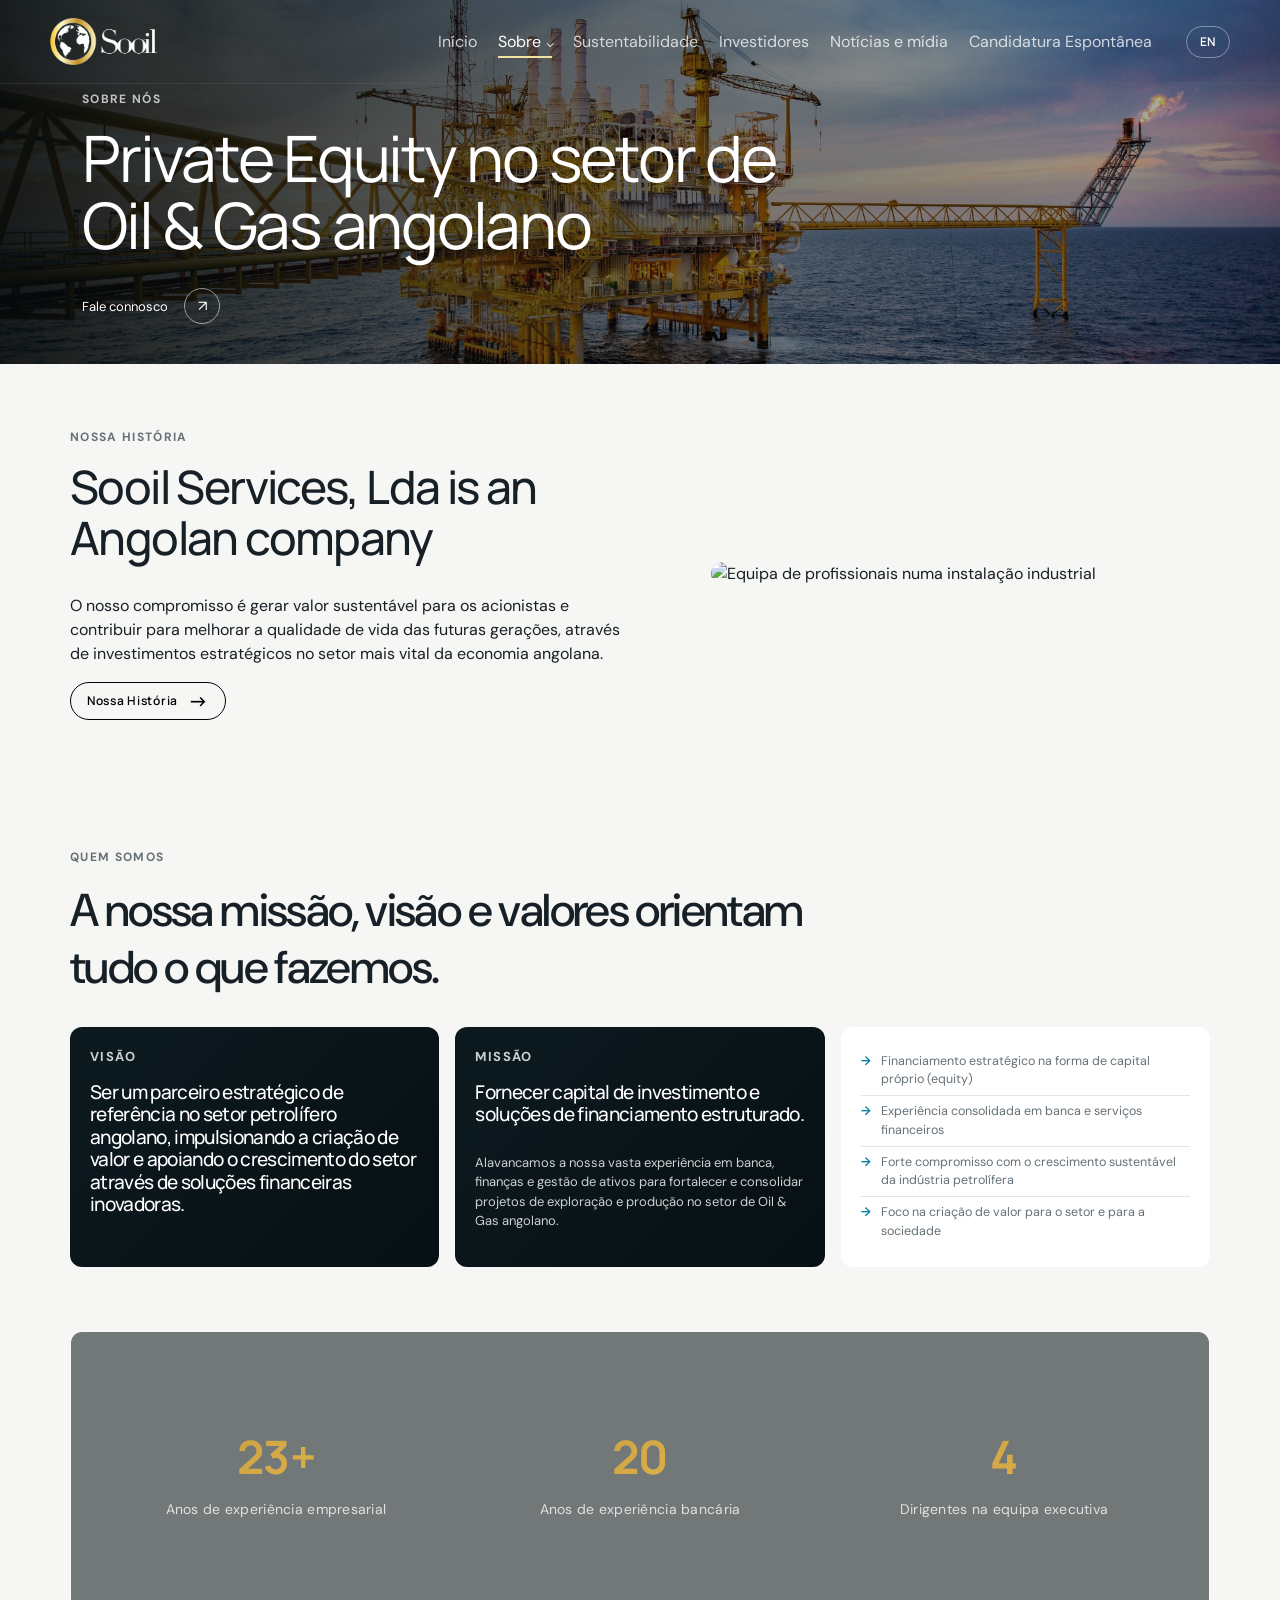
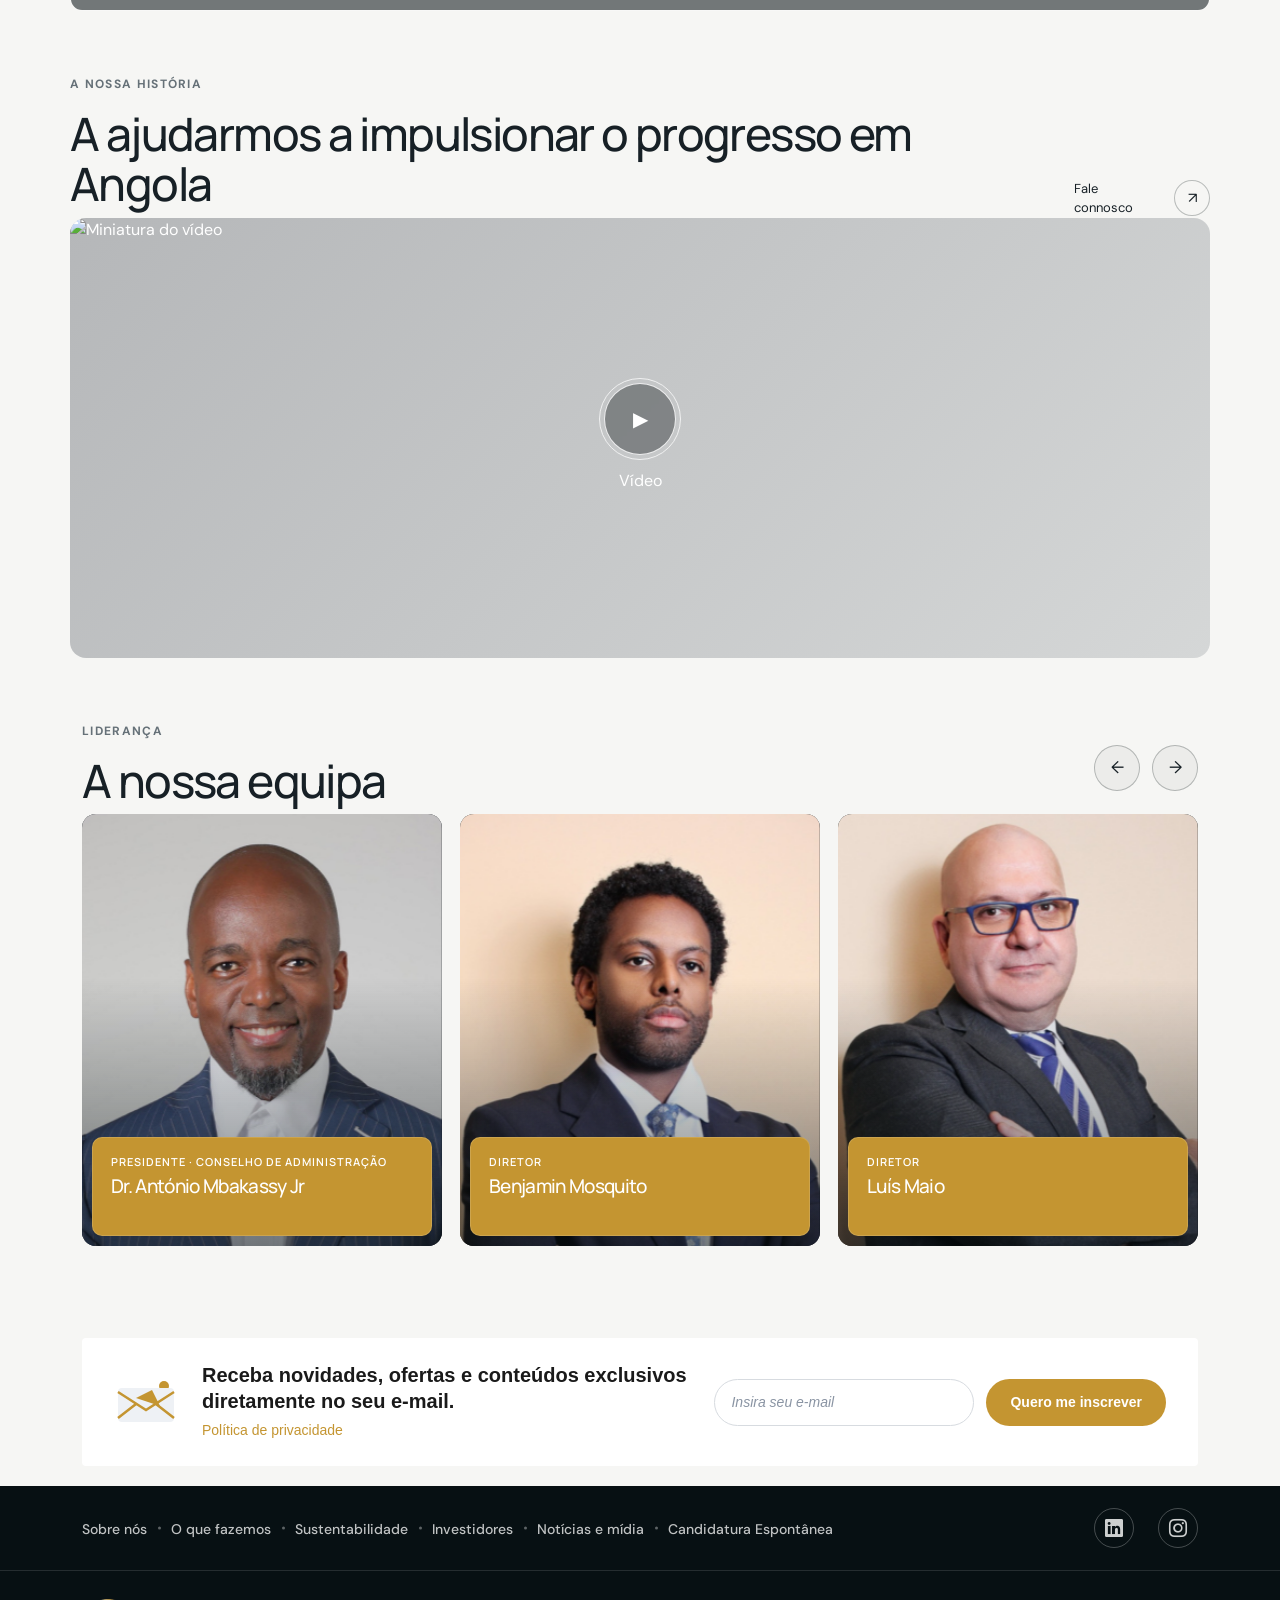
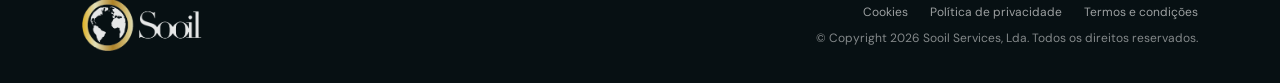
==== commit 20f43ff2: "commit" ====
--- a/about.html
+++ b/about.html
@@ -516,33 +516,47 @@
 
     </main>
 
-        <section class="newsletter-cta">
-  <div class="newsletter-content">
-
-    <div class="newsletter-icon">
-      <span>✉</span>
-    </div>
-
-    <div class="newsletter-text">
-          <h4>Fique por dentro das novidades</h4>
-    <p>Receba novidades, ofertas e conteúdos exclusivos diretamente no seu e-mail.</p>
-    </div>
-
-  </div>
-
-  <form class="newsletter-form">
-    <input
-      type="email"
-      placeholder="Insira seu e-mail"
-      aria-label="Seu e-mail"
-      required
-    />
-
-    <button type="submit">
-      Quero me inscrever
-    </button>
-  </form>
-</section>
+    <section id="newsletter" class="newsletter section" data-aos="fade-up">
+      <div class="container">
+        <div class="newsletter-card">
+
+          <span class="newsletter-card__icon" aria-hidden="true">
+            <svg viewBox="0 0 64 48" fill="none" xmlns="http://www.w3.org/2000/svg">
+              <circle cx="50" cy="8" r="5" fill="#c49531"/>
+              <path d="M4 14a4 4 0 014-4h48a4 4 0 014 4v26a4 4 0 01-4 4H8a4 4 0 01-4-4V14z" fill="#eef1f5"/>
+              <path d="M4 14l28 18 28-18" stroke="#c49531" stroke-width="2.5" fill="none"/>
+              <path d="M4 40l18-14M60 40L42 26" stroke="#c49531" stroke-width="2.5"/>
+              <path d="M22 20l16-8 8 16-24-8z" fill="#c49531"/>
+            </svg>
+          </span>
+
+          <div class="newsletter-card__text">
+            <p class="newsletter-card__title">
+              Receba novidades, ofertas e conteúdos exclusivos diretamente no seu e-mail.
+            </p>
+
+            <a href="#" class="newsletter-card__link">
+              Política de privacidade
+            </a>
+          </div>
+
+          <form class="newsletter-card__form">
+            <input
+              type="email"
+              class="newsletter-card__input"
+              placeholder="Insira seu e-mail"
+              aria-label="Insira seu e-mail"
+              required
+            />
+
+            <button type="submit" class="newsletter-card__button">
+              Quero me inscrever
+            </button>
+          </form>
+
+        </div>
+      </div>
+    </section>
 
     <!-- FOOTER -->
     <footer class="bg-dark">
--- a/assets/css/style.css
+++ b/assets/css/style.css
@@ -1061,38 +1061,46 @@
 /* =========================================================
    7. SECTION HEADERS + NEWS
 ========================================================= */
-.split-heading {
-  display: flex;
-  justify-content: space-between;
-  align-items: end;
-  gap: 30px;
-  margin-bottom: 30px;
-}
-.split-heading h2 {
-  margin-bottom: 0;
-  max-width: 700px;
-}
-.description {
-  max-width: 520px;
-  color: var(--muted);
-}
-
 .news-section {
   padding: var(--space) 0;
   background: #eef0ee;
 }
+
+/* O container controla a largura */
+.news-section .container {
+  width: 100%;
+  max-width: 1200px; /* usa aqui o mesmo valor do teu container principal */
+  margin: 0 auto;
+  padding-left: 20px;
+  padding-right: 20px;
+  box-sizing: border-box;
+}
+
+/* O grid ocupa 100% do container */
 .news-grid {
+  width: 100%;
+  max-width: none;
+
   display: grid;
-  grid-template-columns: repeat(4, 1fr);
-  gap: 12px;
-}
+  grid-template-columns: repeat(4, minmax(0, 1fr));
+  gap: 20px;
+
+  box-sizing: border-box;
+}
+
 .news-card {
+  min-width: 0;
   min-height: 250px;
+
   border-radius: var(--radius);
   background: white;
+
   padding: 18px;
+
   display: flex;
   flex-direction: column;
+
+  box-sizing: border-box;
 }
 .news-card h3 {
   font-size: 19px;
@@ -2203,8 +2211,17 @@
    TEAM — LIFE AT TURNER STYLE
    (compact cards + brand info block + "Saber mais")
 ========================================================= */
+.split-heading {
+  display: flex;
+  align-items: flex-end;
+  justify-content: space-between;
+  gap: 24px;
+}
 .team-head {
-  align-items: end;
+  display: flex;
+  align-items: center;
+  justify-content: space-between;
+  gap: 24px;
 }
 .team-controls {
   display: flex;
@@ -2424,7 +2441,14 @@
 
 @media (max-width: 700px) {
   .team-head {
-    align-items: flex-start;
+    align-items: center;
+    flex-direction: row;
+    justify-content: space-between;
+    gap: 12px;
+    flex-wrap: wrap;
+  }
+  .team-controls {
+    margin-left: auto;
   }
   .team-controls .swiper-btn {
     width: 42px;
@@ -2548,229 +2572,136 @@
   }
 }
 
-.newsletter-cta {
+.newsletter.section {
+  --brand-green: #c49531;
+  padding-top: 60px;
+  padding-bottom: 20px;
+}
+
+.newsletter-card {
+  font-family: "Segoe UI", Roboto, Helvetica, Arial, sans-serif;
+  background: #fff;
+  border-radius: 4px;
+  padding: 24px 32px;
+  display: flex;
+  align-items: center;
+  gap: 24px;
+}
+
+.newsletter-card__icon {
+  flex: 0 0 auto;
+  width: 64px;
+  height: 48px;
+}
+
+.newsletter-card__icon svg {
   width: 100%;
-  box-sizing: border-box;
-
-  display: flex;
-  align-items: center;
-  justify-content: space-between;
-
-  gap: 40px;
-
-  padding: 32px 40px;
-
-  background: #fff;
-  border: 1px solid #eeeeee;
-  border-radius: 8px;
-
-  box-shadow: 0 2px 8px rgba(0, 0, 0, 0.03);
-}
-
-/* LADO ESQUERDO */
-
-.newsletter-content {
-  display: flex;
-  align-items: center;
-  gap: 28px;
-
-  min-width: 0;
-}
-
-.newsletter-icon {
-  width: 48px;
-  height: 48px;
-
-  flex: 0 0 48px;
-
-  display: flex;
-  align-items: center;
-  justify-content: center;
-
-  font-size: 38px;
-  color: #d1a648;
-}
-
-.newsletter-icon span {
-  font-size: 68px;
-  color: #d1a648;
-}
-
-.newsletter-text {
-  min-width: 0;
-}
-
-.newsletter-text h2 {
-  margin: 0 0 8px;
-
-  font-size: 22px;
+  height: 100%;
+}
+
+.newsletter-card__text {
+  flex: 1 1 auto;
+  min-width: 220px;
+}
+
+.newsletter-card__title {
+  margin: 0 0 4px;
+  font-size: 20px;
+  font-weight: 600;
+  color: #1a1a1a;
   line-height: 1.3;
-  font-weight: 600;
-
-  color: #171717;
-}
-
-.privacy-link {
-  font-size: 16px;
-  color: #d1a648;
-
+}
+
+.newsletter-card__link {
+  font-size: 14px;
+  color: var(--brand-green);
   text-decoration: none;
 }
 
-.privacy-link:hover {
+.newsletter-card__link:hover {
+  color: #c49531;
   text-decoration: underline;
 }
 
-/* FORMULÁRIO */
-
-.newsletter-form {
-  display: flex;
-  align-items: center;
-
-  gap: 14px;
-
+.newsletter-card__form {
   flex: 0 0 auto;
-}
-
-.newsletter-form input {
-  width: 310px;
-  height: 56px;
-
-  box-sizing: border-box;
-
-  padding: 0 20px;
-
-  border: 1px solid #dedede;
-  border-radius: 30px;
-
+  display: flex;
+  align-items: center;
+  gap: 12px;
+}
+
+.newsletter-card__input {
+  width: 260px;
+  padding: 12px 16px;
+  border: 1px solid #d7dbe0;
+  border-radius: 24px;
+  font-size: 14px;
+  color: #1a1a1a;
   outline: none;
-
-  font-size: 16px;
+  transition: border-color 0.15s ease;
+}
+
+.newsletter-card__input::placeholder {
+  color: #8a94a3;
   font-style: italic;
-
-  color: #333;
-
-  background: #fff;
-}
-
-.newsletter-form input::placeholder {
-  color: #9b9b9b;
-}
-
-.newsletter-form input:focus {
-  border-color: #d1a648;
-}
-
-.newsletter-form button {
-  height: 56px;
-
-  padding: 0 30px;
-
+}
+
+.newsletter-card__input:focus {
+  border-color: var(--brand-green);
+}
+
+.newsletter-card__button {
+  background: var(--brand-green);
+  color: #fff;
   border: none;
-  border-radius: 32px;
-
-  background: #d1a648;
-  color: #fff;
-
-  font-size: 16px;
-  font-weight: 600;
-
+  border-radius: 24px;
+  padding: 13px 24px;
+  font-size: 14px;
+  font-weight: 700;
+  white-space: nowrap;
   cursor: pointer;
-
-  white-space: nowrap;
-
-  transition:
-    background 0.2s ease,
-    transform 0.2s ease;
-}
-
-.newsletter-form button:hover {
-  background: #d1a648;
-}
-
-.newsletter-form button:active {
-  transform: translateY(1px);
-}
-
-/* =========================
-   TABLET
-========================= */
-
-@media (max-width: 1000px) {
-  .newsletter-cta {
-    padding: 28px;
-    gap: 25px;
-  }
-
-  .newsletter-content {
-    gap: 18px;
-  }
-
-  .newsletter-text h2 {
-    font-size: 19px;
-  }
-
-  .newsletter-form input {
-    width: 240px;
-  }
-
-  .newsletter-form button {
-    padding: 0 22px;
-  }
-}
-
-/* =========================
-   MOBILE
-========================= */
-
-@media (max-width: 768px) {
-  .newsletter-cta {
-    flex-direction: column;
-    align-items: stretch;
-
-    gap: 24px;
-
-    padding: 25px 20px;
-  }
-
-  .newsletter-content {
-    align-items: flex-start;
+  transition: background 0.15s ease;
+}
+
+.newsletter-card__button:hover {
+  background: #c49531;
+}
+
+@media (max-width: 900px) {
+  .newsletter-card {
+    flex-wrap: wrap;
+    justify-content: center;
+    text-align: center;
+    padding: 24px;
+  }
+
+  .newsletter-card__text {
+    text-align: center;
+    min-width: 100%;
+  }
+
+  .newsletter-card__form {
+    width: 100%;
+    flex-wrap: wrap;
+    justify-content: center;
+  }
+
+  .newsletter-card__input {
+    width: 100%;
+  }
+
+  .newsletter-card__button {
+    width: 100%;
+  }
+}
+
+@media (max-width: 480px) {
+  .newsletter-card {
+    padding: 20px 16px;
     gap: 16px;
   }
 
-  .newsletter-icon {
-    width: 42px;
-    height: 42px;
-    flex-basis: 42px;
-
-    font-size: 32px;
-  }
-
-  .newsletter-text h2 {
+  .newsletter-card__title {
     font-size: 18px;
-    line-height: 1.4;
-  }
-
-  .privacy-link {
-    font-size: 14px;
-  }
-
-  .newsletter-form {
-    width: 100%;
-
-    flex-direction: column;
-    align-items: stretch;
-
-    gap: 10px;
-  }
-
-  .newsletter-form input {
-    width: 100%;
-    height: 52px;
-  }
-
-  .newsletter-form button {
-    width: 100%;
-    height: 52px;
-  }
-}
+  }
+}
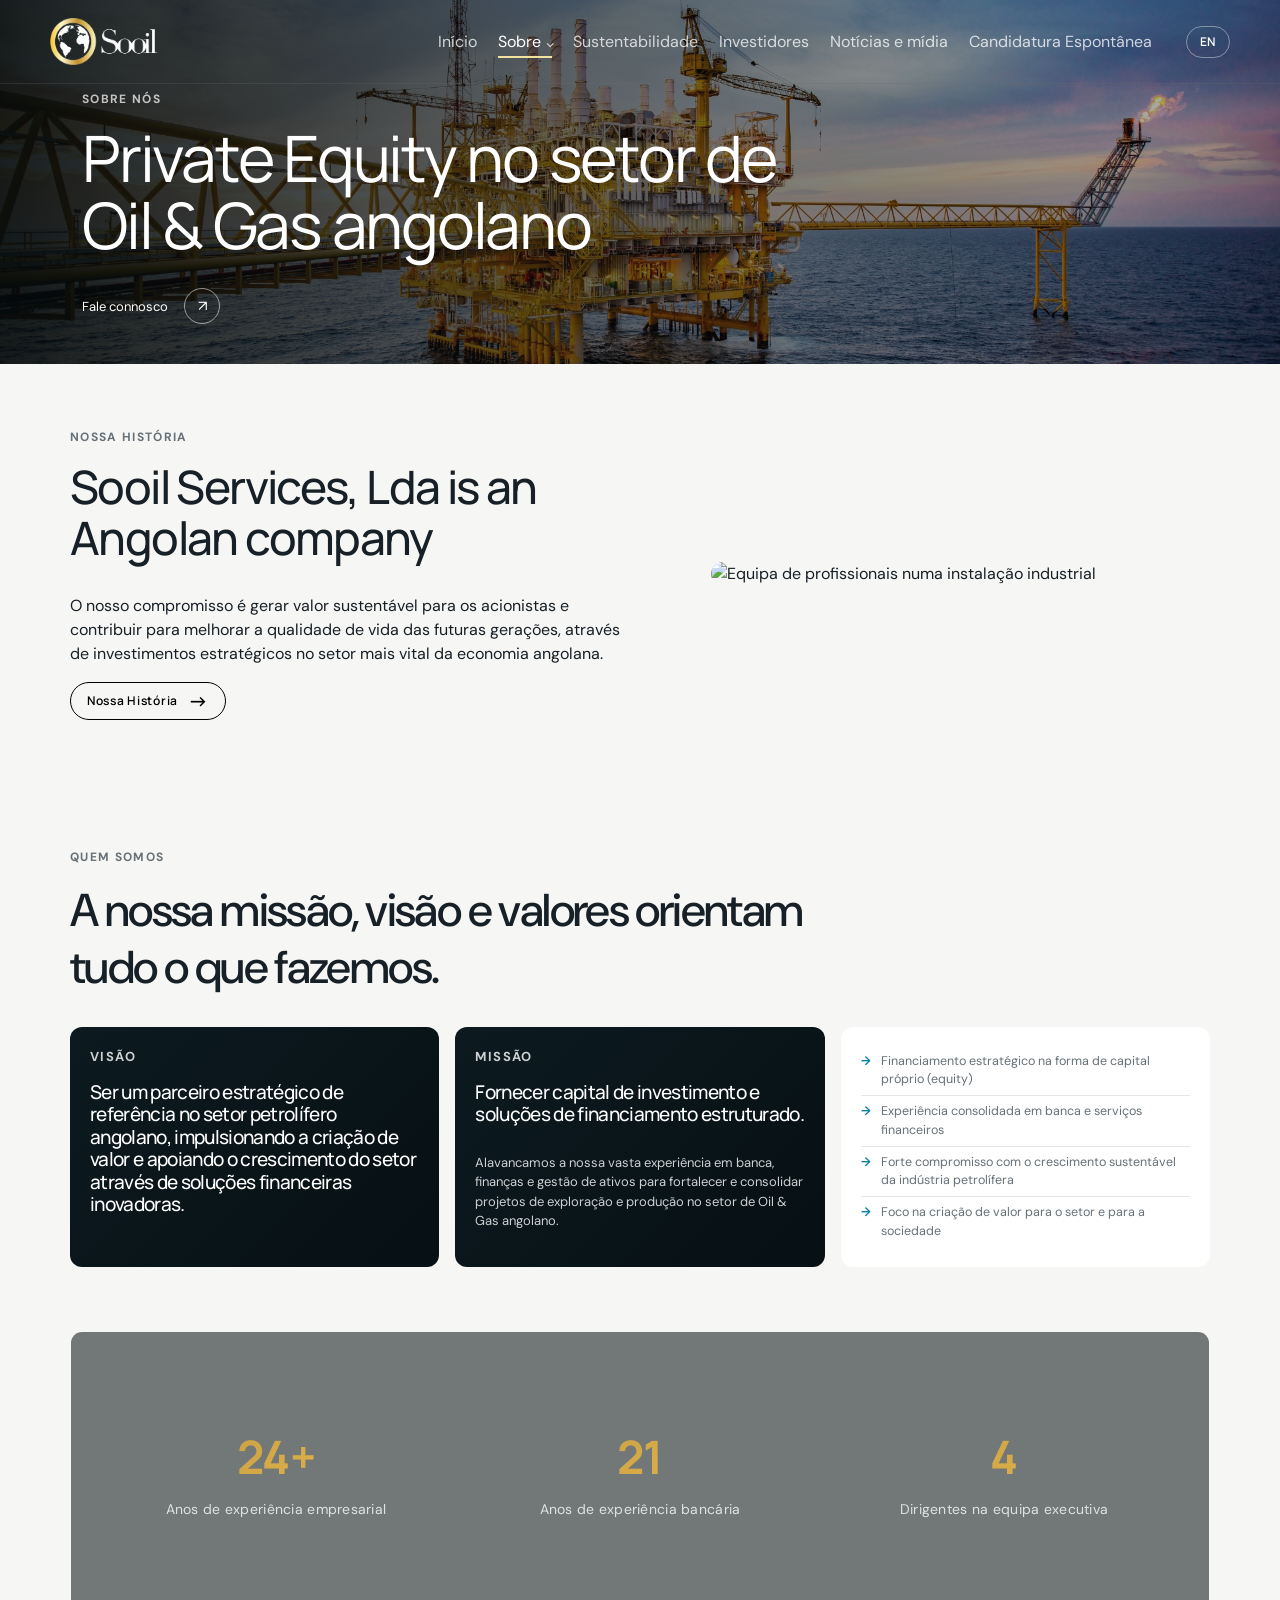
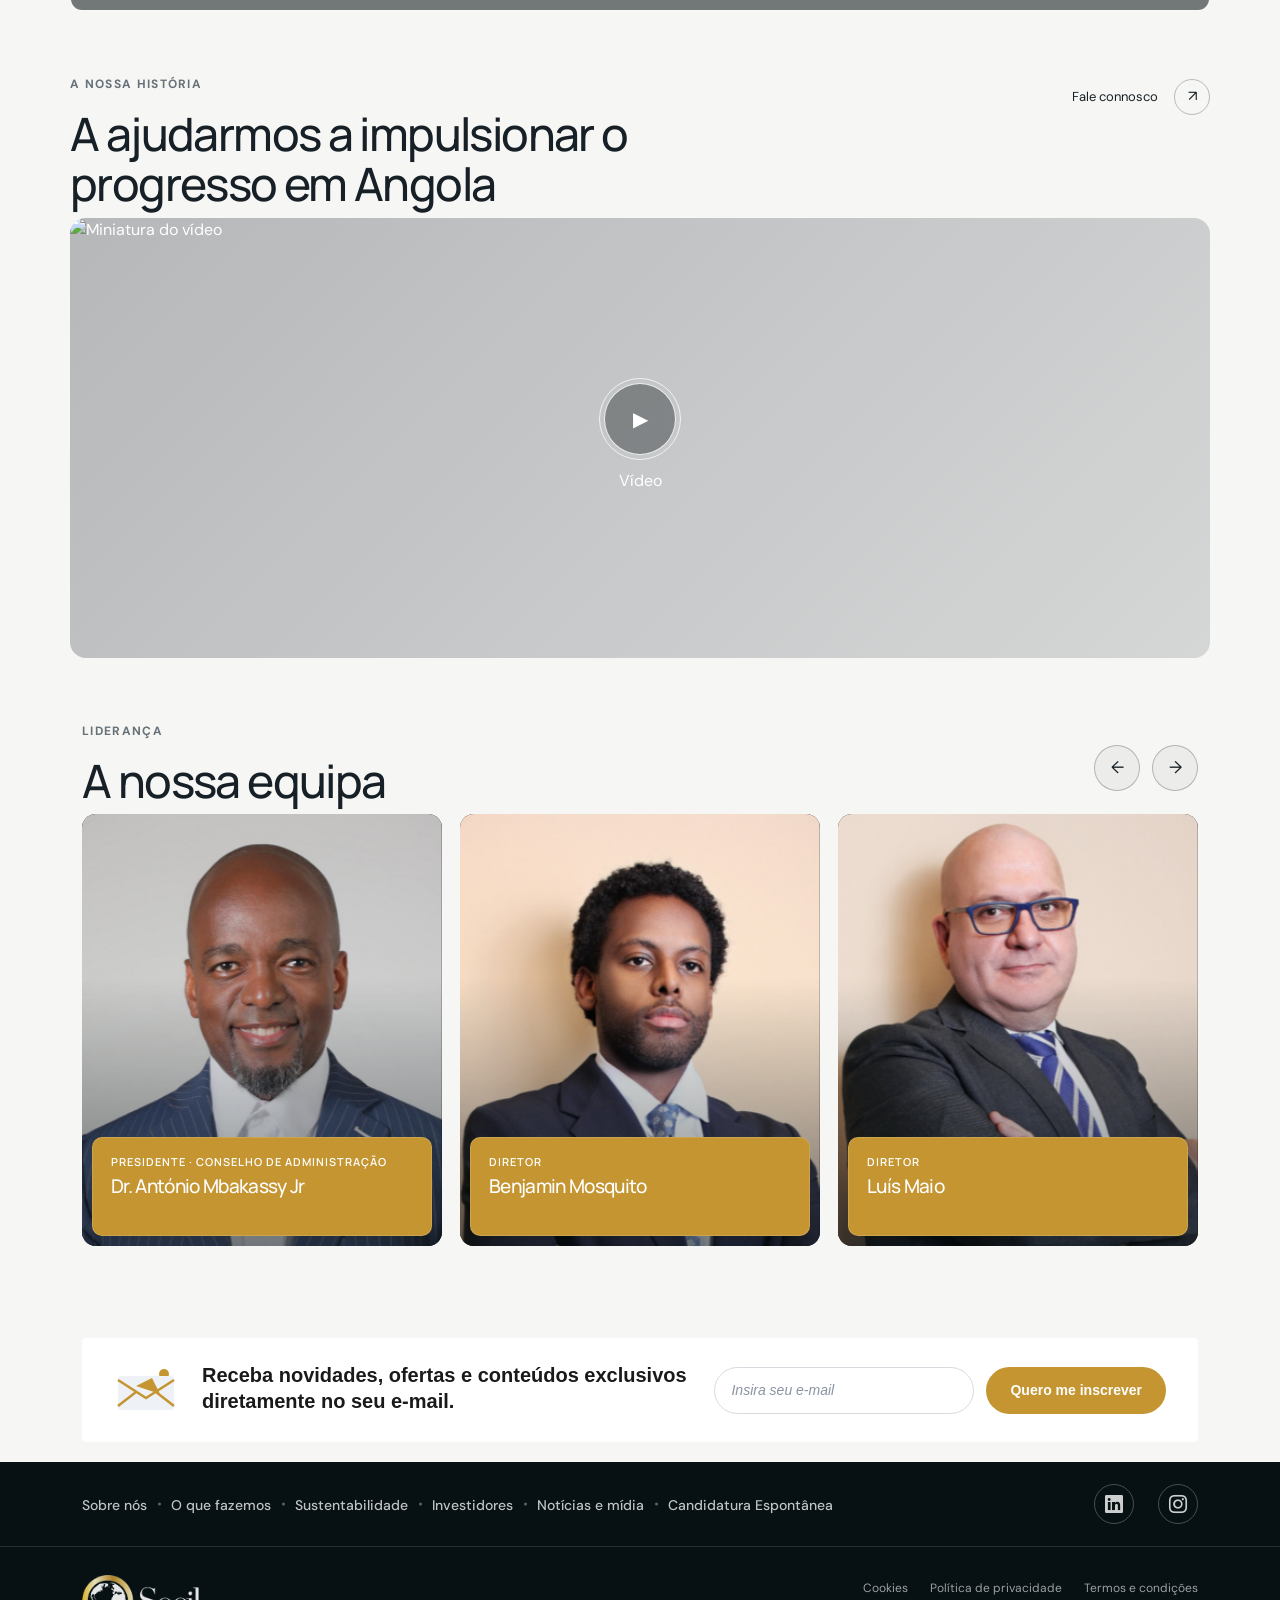
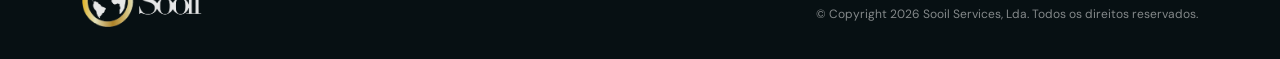
==== commit 6ac3aadf: "commit" ====
--- a/about.html
+++ b/about.html
@@ -535,9 +535,7 @@
               Receba novidades, ofertas e conteúdos exclusivos diretamente no seu e-mail.
             </p>
 
-            <a href="#" class="newsletter-card__link">
-              Política de privacidade
-            </a>
+
           </div>
 
           <form class="newsletter-card__form">
--- a/assets/css/style.css
+++ b/assets/css/style.css
@@ -1983,6 +1983,7 @@
   :root {
     --space: 46px;
   }
+
   .container {
     width: min(calc(100% - 28px), var(--container));
   }
@@ -1990,6 +1991,7 @@
   .intro {
     grid-template-columns: 1fr;
   }
+
   .feature-photo {
     min-height: 280px;
   }
@@ -1998,12 +2000,15 @@
     grid-template-columns: 1fr 1fr;
     gap: 9px;
   }
+
   .bento-card {
     min-height: 260px;
   }
+
   .card-content {
     padding: 12px;
   }
+
   .card-content h3 {
     font-size: 16px;
   }
@@ -2013,16 +2018,20 @@
     grid-template-columns: repeat(2, 1fr);
     gap: 14px;
   }
+
   .media-grid.four,
   #sustentabilidade .media-grid.three {
     grid-template-columns: 1fr;
   }
+
   .media-card img {
     height: 140px;
   }
+
   #sustentabilidade .media-card img {
     height: 180px;
   }
+
   .media-card h4 {
     font-size: 15px;
   }
@@ -2030,10 +2039,12 @@
   .stats-grid {
     gap: 10px;
   }
+
   .stat-card {
     min-height: 110px;
     padding: 10px;
   }
+
   .stat-card span {
     font-size: 10px;
   }
@@ -2042,32 +2053,43 @@
     align-items: flex-start;
     flex-direction: column;
   }
+
   .split-heading .circle-link {
     margin-top: -10px;
   }
 
+  /* NEWS — MOBILE */
+
   .news-grid {
+    display: grid;
     grid-template-columns: 1fr;
-  }
+    width: 100%;
+    gap: 20px;
+  }
+
   .news-card {
-    min-height: 220px;
-  }
+    width: 100%;
+    min-width: 0;
+    min-height: 180px;
+  }
+
   .news-card:has(img.news-cover) {
     min-height: 300px;
   }
-  .news-card {
-    min-height: 180px;
-  }
+
   .video-box {
     height: 260px;
   }
+
   .team-card {
     min-height: 300px;
   }
+
   .team-expanded {
     grid-template-columns: 1fr;
     grid-template-rows: auto 1fr;
   }
+
   .team-stage.has-open .team-expanded {
     position: fixed;
     inset: 0;
@@ -2079,18 +2101,22 @@
     overflow-y: auto;
     background: #0c1216;
   }
+
   .team-expanded-photo-wrap {
     position: sticky;
     top: 0;
     min-height: 300px;
     z-index: 1;
   }
+
   .team-expanded-photo {
     height: 300px;
   }
+
   .team-expanded-body {
     padding: 24px 20px 48px;
   }
+
   .team-expanded-close {
     position: fixed;
     top: 14px;
@@ -2105,10 +2131,12 @@
     flex-direction: column;
     align-items: flex-start;
   }
+
   .footer--links,
   .footer--socialMedia {
     width: 100%;
   }
+
   .footer--privacy {
     margin-left: 0;
   }
@@ -2213,9 +2241,20 @@
 ========================================================= */
 .split-heading {
   display: flex;
-  align-items: flex-end;
+  align-items: flex-start;
   justify-content: space-between;
   gap: 24px;
+}
+.split-heading > div:first-child {
+  flex: 0 1 100%;
+  max-width: 560px;
+}
+.split-heading .description {
+  max-width: 560px;
+}
+.split-heading .circle-link {
+  margin-top: 4px;
+  flex-shrink: 0;
 }
 .team-head {
   display: flex;
--- a/assets/css/about.css
+++ b/assets/css/about.css
@@ -46,6 +46,26 @@
 .page-hero--compact {
   min-height: 260px;
   padding: 90px 0 40px;
+}
+
+/* Sustainability pillar selector */
+.sustainability-pillar {
+  cursor: pointer;
+  outline: 1px solid transparent;
+  transition:
+    background 0.25s ease,
+    outline-color 0.25s ease,
+    transform 0.25s ease;
+}
+.sustainability-pillar:hover,
+.sustainability-pillar:focus-visible,
+.sustainability-pillar.is-active {
+  background: rgba(196, 149, 49, 0.09);
+  outline-color: rgba(196, 149, 49, 0.75);
+}
+.sustainability-pillar:hover,
+.sustainability-pillar:focus-visible {
+  transform: translateY(-3px);
 }
 
 /* Layout fixo — texto esquerda fixo, conteúdo direito desliza */
@@ -613,6 +633,13 @@
 .news-card.featured {
   grid-column: span 2;
 }
+
+/* Na página de notícias todos os cards têm a mesma largura: quatro por linha
+   no desktop e uma coluna no breakpoint mobile definido em style.css. */
+#newsPageGrid .news-card.featured {
+  grid-column: auto;
+}
+
 .news-card.featured h4 {
   font-size: 22px;
 }
@@ -706,6 +733,26 @@
   }
   .article-aside {
     position: static;
+  }
+}
+
+/* Apenas os heróis das páginas internas; o hero do index usa .hero. */
+@media (max-width: 768px) {
+  .page-hero--compact {
+    height: 210px;
+    min-height: 210px;
+    padding: 56px 0 16px;
+  }
+  .page-hero h1 {
+    font-size: clamp(28px, 8vw, 34px);
+    line-height: 1.1;
+    margin: 8px 0 14px;
+  }
+  .page-hero .eyebrow {
+    font-size: 10px;
+  }
+  .page-hero .circle-link {
+    font-size: 12px;
   }
 }
 
@@ -846,4 +893,4 @@
     width: 100%;
     justify-content: center;
   }
-}+}
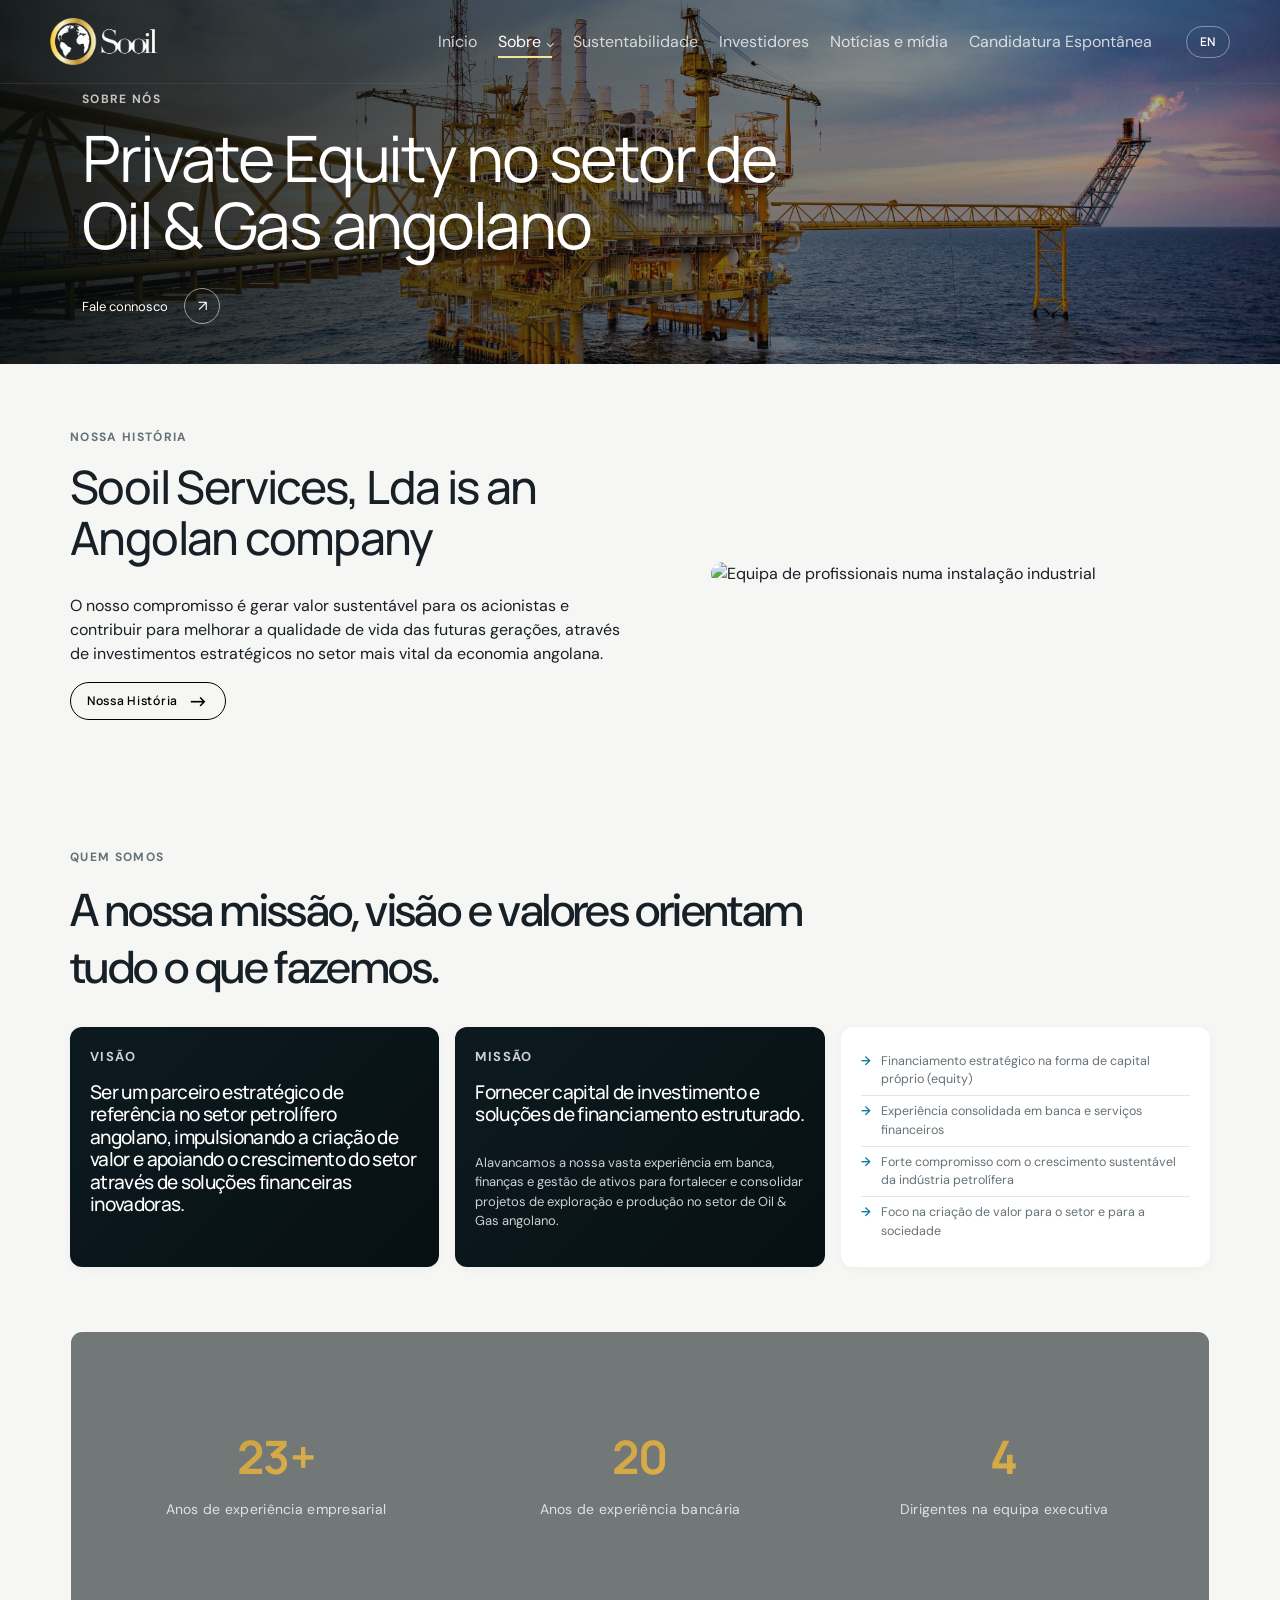
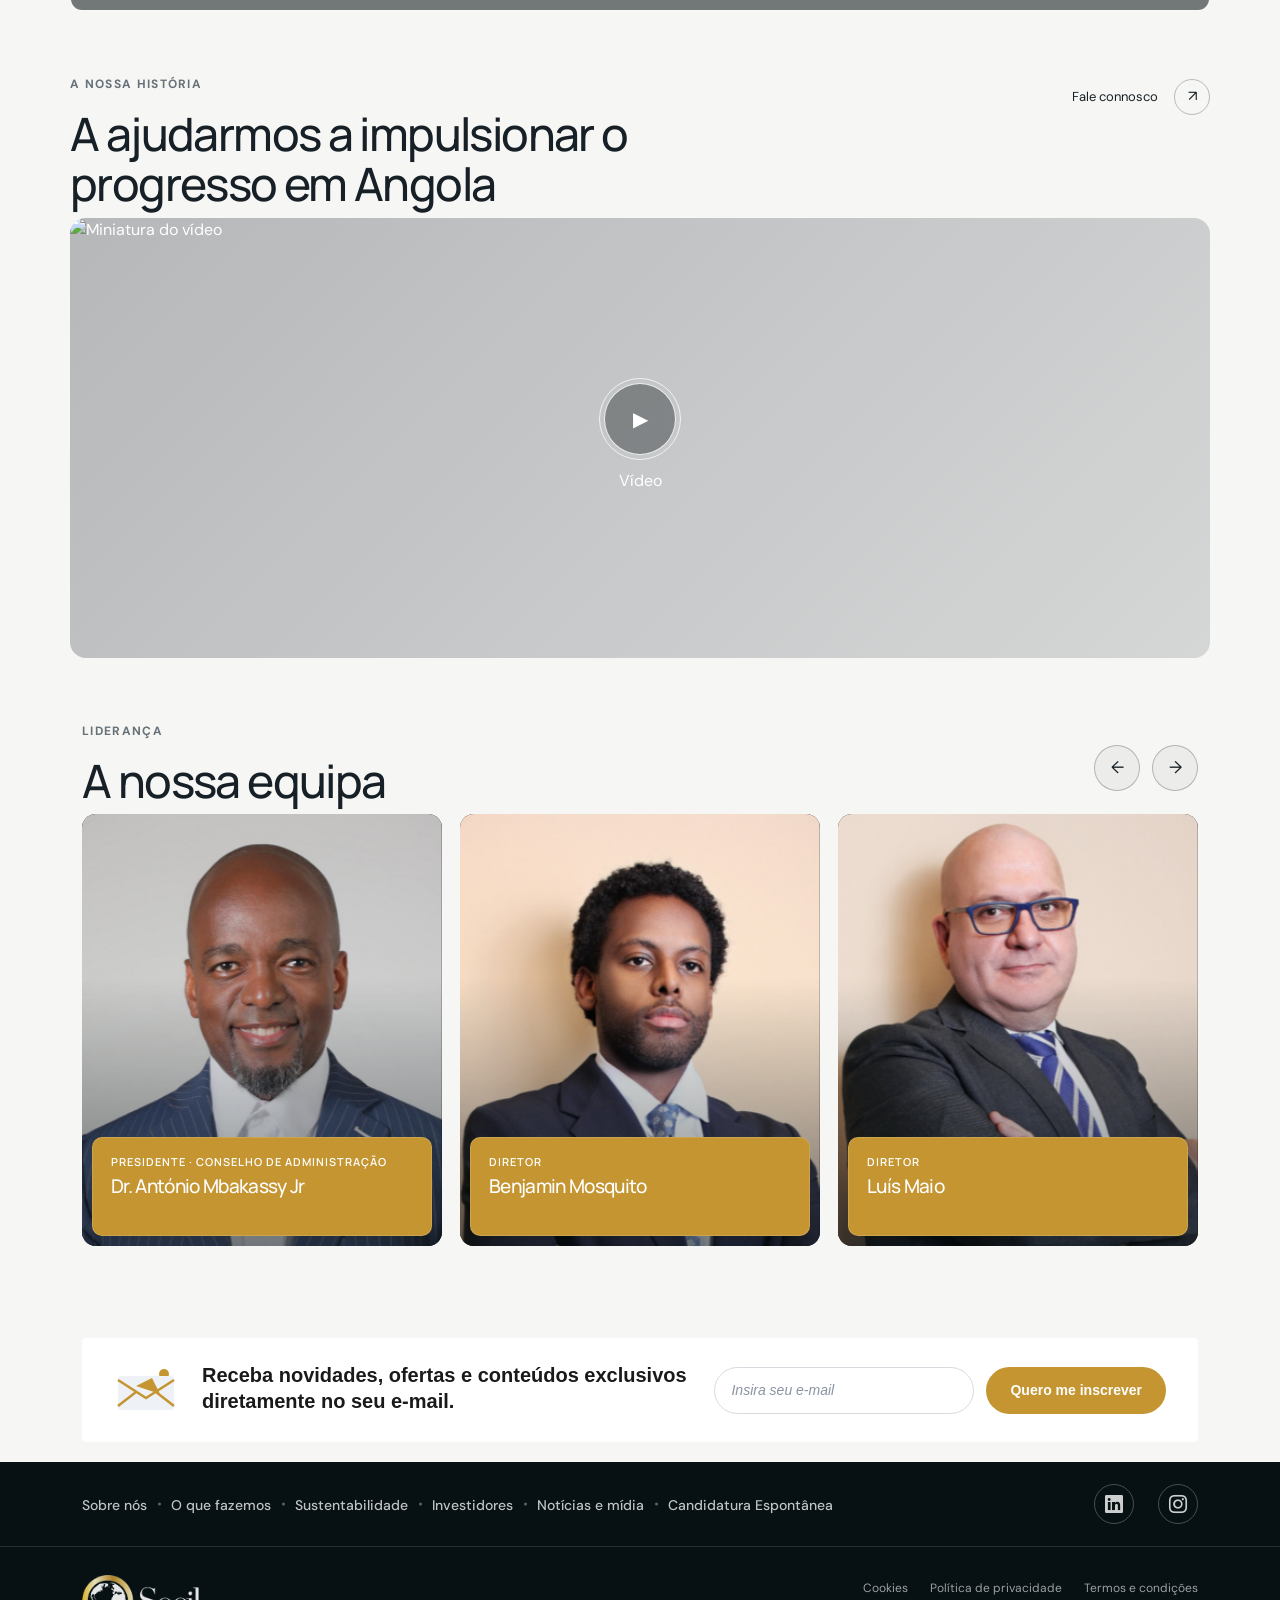
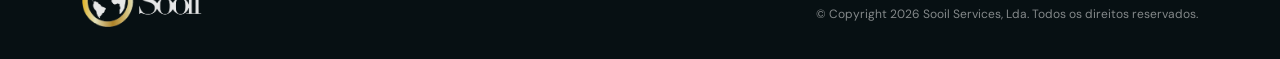
==== commit e7fe2986: "commit" ====
--- a/about.html
+++ b/about.html
@@ -40,8 +40,13 @@
 
     <link rel="stylesheet" href="assets/css/style.css" />
     <link rel="stylesheet" href="assets/css/about.css" />
+      <link rel="preload" as="image" href="assets/img/images/slide/slide01.jpg" fetchpriority="high" />
+      <script>document.documentElement.classList.add('site-loading');window.addEventListener('load',()=>{window.setTimeout(()=>document.documentElement.classList.remove('site-loading'),250);});</script>
   </head>
   <body>
+    <div class="site-preloader" role="status" aria-label="A carregar o site">
+      <span class="site-preloader__spinner" aria-hidden="true"></span>
+    </div>
     <!-- HEADER -->
     <header class="header" id="top">
       <a class="brand" href="index.html"
@@ -781,4 +786,4 @@
       });
     </script>
   </body>
-</html>+</html>
--- a/assets/css/style.css
+++ b/assets/css/style.css
@@ -19,6 +19,7 @@
 }
 html {
   scroll-behavior: smooth;
+  overflow-x: clip;
 }
 body {
   margin: 0;
@@ -100,6 +101,52 @@
 .eyebrow.light {
   color: rgba(255, 255, 255, 0.72);
 }
+
+/* Preloader visível enquanto os recursos da página terminam de carregar. */
+.site-preloader {
+  position: fixed;
+  inset: 0;
+  z-index: 99999;
+  display: grid;
+  place-content: center;
+  justify-items: center;
+  gap: 22px;
+  background: var(--dark);
+  opacity: 0;
+  visibility: hidden;
+  transition:
+    opacity 0.35s ease,
+    visibility 0.35s ease;
+}
+
+html.site-loading .site-preloader {
+  opacity: 1;
+  visibility: visible;
+}
+
+.site-preloader__spinner {
+  width: 28px;
+  height: 28px;
+  border: 2px solid rgba(255, 255, 255, 0.25);
+  border-top-color: #c49531;
+  border-radius: 50%;
+  animation: preloader-spin 0.8s linear infinite;
+}
+
+@keyframes preloader-spin {
+  to {
+    transform: rotate(360deg);
+  }
+}
+
+@media (prefers-reduced-motion: reduce) {
+  .site-preloader,
+  .site-preloader__spinner {
+    transition: none;
+    animation: none;
+  }
+}
+
 .roundeder {
   border-radius: 12px;
   overflow: hidden;
@@ -430,7 +477,11 @@
    3. HERO
 ========================================================= */
 .hero {
-  min-height: 570px;
+  /* Hero exclusivo da página inicial: ocupa todo o ecrã ao abrir. */
+  min-height: 100vh;
+  min-height: 100svh;
+  height: 100vh;
+  height: 100svh;
   position: relative;
   color: white;
   overflow: hidden;
@@ -523,27 +574,34 @@
 .circle-link.light b {
   border-color: rgba(255, 255, 255, 0.55);
 }
-
 /* =========================================================
    TABS / BARRA DE PROGRESSO — DESKTOP
 ========================================================= */
+
 .hero-tabs {
   position: absolute;
   z-index: 3;
   left: 50%;
   transform: translateX(-50%);
   bottom: 0;
+
   display: grid;
   grid-template-columns: repeat(4, 1fr);
 }
+
 .hero-tabs a {
   position: relative;
   padding: 22px 16px;
+
   border-top: 1px solid rgba(255, 255, 255, 0.2);
+
   color: rgba(255, 255, 255, 0.68);
   font-size: 10px;
   text-transform: uppercase;
   letter-spacing: 0.08em;
+
+  text-align: center; /* ← centraliza o texto */
+
   overflow: hidden;
   cursor: pointer;
 }
@@ -668,6 +726,10 @@
 .media-grid.three {
   grid-template-columns: repeat(3, 1fr);
 }
+.media-card {
+  border-radius: var(--radius);
+  padding-bottom: 26px;
+}
 .media-card img {
   height: 190px;
   object-fit: cover;
@@ -696,6 +758,16 @@
   overflow: hidden;
   min-height: 36px;
 }
+#sustentabilidade .media-card {
+  box-shadow: none;
+}
+#sustentabilidade .media-card:hover,
+#sustentabilidade .media-card:focus-within {
+  background: rgba(196, 149, 49, 0.09);
+  outline-color: rgba(196, 149, 49, 0.85);
+  box-shadow: none;
+  transform: translateY(-3px);
+}
 #sustentabilidade .media-card a.lang-btn-dark {
   color: #000;
 }
@@ -721,7 +793,7 @@
   width: 100%;
   height: 100%;
   margin-bottom: 0;
-  transition: transform 0.5s ease;
+  transition: transform 0.5s cubic-bezier(0.25, 1, 0.5, 1);
 }
 .media-card--overlay::after {
   content: "";
@@ -768,14 +840,14 @@
   opacity: 0;
   transform: translateY(6px);
   transition:
-    max-height 0.35s ease,
-    padding 0.3s ease,
-    border-width 0.25s ease,
-    margin-top 0.35s ease,
-    opacity 0.3s ease 0.05s,
-    transform 0.3s ease 0.05s,
-    color 0.3s ease,
-    background 0.3s ease;
+    max-height 0.35s cubic-bezier(0.25, 1, 0.5, 1),
+    padding 0.3s cubic-bezier(0.25, 1, 0.5, 1),
+    border-width 0.25s cubic-bezier(0.25, 1, 0.5, 1),
+    margin-top 0.35s cubic-bezier(0.25, 1, 0.5, 1),
+    opacity 0.3s cubic-bezier(0.25, 1, 0.5, 1) 0.05s,
+    transform 0.3s cubic-bezier(0.25, 1, 0.5, 1) 0.05s,
+    color 0.3s cubic-bezier(0.25, 1, 0.5, 1),
+    background 0.3s cubic-bezier(0.25, 1, 0.5, 1);
 }
 .media-card--overlay:hover img {
   transform: scale(1.05);
@@ -829,13 +901,13 @@
   max-height: 80px;
   transition:
     max-height 0.6s cubic-bezier(0.4, 0, 0.2, 1),
-    border-color 0.3s ease;
+    border-color 0.35s cubic-bezier(0.25, 1, 0.5, 1);
 }
 .iconGrid--item-content {
   opacity: 0;
   width: 100%;
   margin-top: -6px;
-  transition: opacity 0.45s ease 0.05s;
+  transition: opacity 0.45s cubic-bezier(0.25, 1, 0.5, 1) 0.05s;
 }
 .iconGrid--item-content .item--description {
   font-size: 14px;
@@ -1029,9 +1101,9 @@
   padding: 24px 20px;
   overflow: hidden;
   transition:
-    transform 0.3s ease,
-    box-shadow 0.3s ease,
-    border-color 0.3s ease;
+    transform 0.35s cubic-bezier(0.25, 1, 0.5, 1),
+    box-shadow 0.35s cubic-bezier(0.25, 1, 0.5, 1),
+    border-color 0.35s cubic-bezier(0.25, 1, 0.5, 1);
 }
 .stat-card:hover {
   transform: translateY(-4px);
@@ -1074,6 +1146,31 @@
   padding-left: 20px;
   padding-right: 20px;
   box-sizing: border-box;
+}
+
+.related-swiper {
+  overflow: hidden;
+  padding-bottom: 46px;
+}
+.related-swiper .swiper-slide {
+  height: auto;
+}
+.related-swiper .news-card {
+  height: 100%;
+}
+.related-swiper .news-card:has(img.news-cover),
+#newsPageGrid .news-card:has(img.news-cover),
+#noticias .news-card:has(img.news-cover) {
+  justify-content: flex-start;
+}
+.related-swiper .swiper-pagination-bullet {
+  background: rgba(23, 32, 38, 0.25);
+  opacity: 1;
+}
+.related-swiper .swiper-pagination-bullet-active {
+  background: #c49531;
+  width: 22px;
+  border-radius: 99px;
 }
 
 /* O grid ocupa 100% do container */
@@ -1258,7 +1355,7 @@
   width: 100%;
   height: 100%;
   object-fit: cover;
-  transition: transform 0.5s ease;
+  transition: transform 0.5s cubic-bezier(0.25, 1, 0.5, 1);
 }
 .team-card:hover .team-photo {
   transform: scale(1.04);
@@ -1291,7 +1388,7 @@
   gap: 16px;
   background: rgba(3, 8, 10, 0.55);
   opacity: 0;
-  transition: opacity 0.3s ease;
+  transition: opacity 0.35s cubic-bezier(0.25, 1, 0.5, 1);
 }
 .team-card:hover .team-hover {
   opacity: 1;
@@ -1524,7 +1621,7 @@
   color: #fff;
 }
 .news-card:has(img.news-cover) .icon-round {
-  margin-top: 12px;
+  margin-top: auto;
   color: #fff;
   border-color: rgba(255, 255, 255, 0.45);
   background: rgba(0, 0, 0, 0.12);
@@ -1962,7 +2059,7 @@
   }
 
   .hero-tabs a.active {
-    flex-basis: 34%;
+    flex-basis: 28%;
     background: rgba(255, 255, 255, 0.28);
   }
 
@@ -1997,8 +2094,12 @@
   }
 
   .bento-grid {
-    grid-template-columns: 1fr 1fr;
+    grid-template-columns: 1fr;
     gap: 9px;
+  }
+
+  .header {
+    padding-inline: max(14px, calc((100vw - var(--container)) / 2));
   }
 
   .bento-card {
@@ -2201,6 +2302,8 @@
 }
 .investor-swiper .swiper-slide {
   height: auto;
+  background: rgba(196, 149, 49, 0.09);
+  outline-color: rgba(196, 149, 49, 0.75);
 }
 .investor-swiper .investor-logo {
   display: grid;
@@ -2211,15 +2314,65 @@
   background: #fff;
   padding: 14px;
   transition:
-    border-color 0.25s ease,
-    transform 0.25s ease,
-    box-shadow 0.25s ease;
+    border-color 0.35s cubic-bezier(0.25, 1, 0.5, 1),
+    transform 0.35s cubic-bezier(0.25, 1, 0.5, 1);
 }
 .investor-swiper .investor-logo:hover {
   border-color: #c49531;
   transform: translateY(-3px);
-  box-shadow: 0 14px 30px rgba(7, 16, 19, 0.08);
-}
+  cursor: pointer;
+}
+
+/* Sustainability pillar selector */
+.sustainability-pillar {
+  cursor: pointer;
+  outline: 1px solid transparent;
+  transition:
+    background 0.35s cubic-bezier(0.25, 1, 0.5, 1),
+    outline-color 0.35s cubic-bezier(0.25, 1, 0.5, 1),
+    transform 0.35s cubic-bezier(0.25, 1, 0.5, 1);
+}
+.sustainability-pillar:hover,
+.sustainability-pillar:focus-visible,
+.sustainability-pillar.is-active {
+  background: rgba(196, 149, 49, 0.09);
+  outline-color: rgba(196, 149, 49, 0.75);
+}
+.sustainability-pillar:hover,
+.sustainability-pillar:focus-visible {
+  transform: translateY(-3px);
+}
+
+/* Hover dos cards — mesmo efeito dos sustainability pillars
+   (anel dourado + fundo dourado suave + elevação) */
+.bento-card,
+.media-card,
+.sector-card,
+.news-grid .news-card {
+  cursor: pointer;
+  outline: 1px solid transparent;
+  outline-offset: 4px;
+  box-shadow: 0 2px 10px rgba(7, 16, 19, 0.04);
+  transition:
+    background 0.35s cubic-bezier(0.25, 1, 0.5, 1),
+    box-shadow 0.35s cubic-bezier(0.25, 1, 0.5, 1),
+    outline-color 0.35s cubic-bezier(0.25, 1, 0.5, 1),
+    transform 0.35s cubic-bezier(0.25, 1, 0.5, 1);
+}
+.bento-card:hover,
+.bento-card:focus-visible,
+.media-card:hover,
+.media-card:focus-visible,
+.sector-card:hover,
+.sector-card:focus-visible,
+.news-grid .news-card:hover,
+.news-grid .news-card:focus-visible {
+  background: rgba(196, 149, 49, 0.09);
+  outline-color: rgba(196, 149, 49, 0.85);
+  box-shadow: 0 12px 24px rgba(7, 16, 19, 0.12);
+  transform: translateY(-3px);
+}
+
 .investor-swiper .investor-logo img {
   width: 54px;
   height: 54px;
@@ -2301,7 +2454,7 @@
   height: 100%;
   object-fit: cover;
   object-position: 50% 0;
-  transition: transform 0.55s ease;
+  transition: transform 0.55s cubic-bezier(0.25, 1, 0.5, 1);
 }
 .team-card:hover .team-photo {
   transform: scale(1.03);
@@ -2549,7 +2702,7 @@
   display: flex;
   flex-direction: column;
   gap: 10px;
-  padding: 14px;
+  padding: 14px 14px 24px;
   border-radius: 14px;
   overflow: hidden;
   background: transparent;
@@ -2593,9 +2746,9 @@
   padding: 6px 13px;
   cursor: pointer;
   transition:
-    background 0.2s ease,
-    color 0.2s ease,
-    border-color 0.2s ease;
+    background 0.35s cubic-bezier(0.25, 1, 0.5, 1),
+    color 0.35s cubic-bezier(0.25, 1, 0.5, 1),
+    border-color 0.35s cubic-bezier(0.25, 1, 0.5, 1);
 }
 .sector-more:hover,
 .sector-more:focus-visible {
--- a/assets/css/about.css
+++ b/assets/css/about.css
@@ -53,9 +53,9 @@
   cursor: pointer;
   outline: 1px solid transparent;
   transition:
-    background 0.25s ease,
-    outline-color 0.25s ease,
-    transform 0.25s ease;
+    background 0.35s cubic-bezier(0.25, 1, 0.5, 1),
+    outline-color 0.35s cubic-bezier(0.25, 1, 0.5, 1),
+    transform 0.35s cubic-bezier(0.25, 1, 0.5, 1);
 }
 .sustainability-pillar:hover,
 .sustainability-pillar:focus-visible,
@@ -121,8 +121,8 @@
   line-height: 1;
 }
 .intro-layout .intro-copy .btn-pill:hover {
-  background: #C49531;
-  border-color: #C49531;
+  background: #c49531;
+  border-color: #c49531;
   color: #fff;
 }
 .intro-layout .intro-copy .btn-pill:hover span {
@@ -138,7 +138,9 @@
   margin-top: 28px;
 }
 .intro-layout__scroll .feature-photo {
-  height: 400px;
+  width: 100%;
+  height: auto;
+  aspect-ratio: 16 / 7;
   border: 1px solid rgba(7, 16, 19, 0.12);
   border-radius: var(--radius);
   overflow: hidden;
@@ -147,15 +149,17 @@
   .intro-layout__scroll .about-bento {
     grid-template-columns: 1fr;
   }
-  .intro-layout__scroll .feature-photo {
-    height: 260px;
-  }
 }
 /* INVESTOR LOGOS */
+.investor-heading > div:first-child {
+  max-width: 680px;
+}
+
 .investor-logo-grid {
   display: grid;
-  grid-template-columns: repeat(auto-fit, minmax(130px, 1fr));
+  grid-template-columns: repeat(auto-fit, minmax(200px, 1fr));
   gap: 14px;
+  margin-top: 40px;
 }
 .investor-logo {
   display: grid;
@@ -166,12 +170,12 @@
   background: #fff;
   padding: 14px;
   transition:
-    border-color 0.25s ease,
-    transform 0.25s ease,
-    box-shadow 0.25s ease;
+    border-color 0.35s cubic-bezier(0.25, 1, 0.5, 1),
+    transform 0.35s cubic-bezier(0.25, 1, 0.5, 1),
+    box-shadow 0.35s cubic-bezier(0.25, 1, 0.5, 1);
 }
 .investor-logo:hover {
-  border-color: #C49531;
+  border-color: #c49531;
   transform: translateY(-3px);
   box-shadow: 0 14px 30px rgba(7, 16, 19, 0.08);
 }
@@ -182,8 +186,8 @@
   filter: grayscale(1);
   opacity: 0.85;
   transition:
-    filter 0.25s ease,
-    opacity 0.25s ease;
+    filter 0.35s cubic-bezier(0.25, 1, 0.5, 1),
+    opacity 0.35s cubic-bezier(0.25, 1, 0.5, 1);
 }
 .investor-logo:hover img {
   filter: grayscale(0);
@@ -280,13 +284,13 @@
   border-radius: 999px;
   padding: 6px 13px;
   transition:
-    background 0.2s ease,
-    color 0.2s ease,
-    border-color 0.2s ease;
+    background 0.35s cubic-bezier(0.25, 1, 0.5, 1),
+    color 0.35s cubic-bezier(0.25, 1, 0.5, 1),
+    border-color 0.35s cubic-bezier(0.25, 1, 0.5, 1);
 }
 .sector-swiper .media-card a:hover {
-  background: #C49531;
-  border-color: #C49531;
+  background: #c49531;
+  border-color: #c49531;
   color: #fff;
 }
 .sector-controls {
@@ -660,8 +664,8 @@
   color: #fff;
   text-decoration: none;
   transition:
-    transform 0.3s ease,
-    box-shadow 0.3s ease;
+    transform 0.35s cubic-bezier(0.25, 1, 0.5, 1),
+    box-shadow 0.35s cubic-bezier(0.25, 1, 0.5, 1);
 }
 .opening-row:hover {
   transform: translateY(-3px);
@@ -739,9 +743,13 @@
 /* Apenas os heróis das páginas internas; o hero do index usa .hero. */
 @media (max-width: 768px) {
   .page-hero--compact {
-    height: 210px;
-    min-height: 210px;
-    padding: 56px 0 16px;
+    height: 220px;
+    min-height: 220px;
+    padding: 64px 0 20px;
+  }
+  /* A margem esquerda acompanha exatamente o alinhamento do logótipo. */
+  .page-hero .container {
+    width: min(calc(100% - 40px), var(--container));
   }
   .page-hero h1 {
     font-size: clamp(28px, 8vw, 34px);
@@ -759,10 +767,6 @@
 @media (max-width: 680px) {
   .about-bento.about-mvv {
     grid-template-columns: 1fr;
-  }
-  .page-hero {
-    min-height: 400px;
-    padding: 110px 0 48px;
   }
   .about-card {
     min-height: 220px;
@@ -840,7 +844,7 @@
 .candidate-field input:focus,
 .candidate-field select:focus {
   outline: none;
-  border-color: #C49531;
+  border-color: #c49531;
   box-shadow: 0 0 0 3px rgba(196, 149, 49, 0.18);
 }
 .candidate-field input::placeholder {
@@ -875,8 +879,8 @@
   transition: color 0.2s ease;
 }
 .candidate-submit:hover {
-  background: #C49531;
-  border-color: #C49531;
+  background: #c49531;
+  border-color: #c49531;
   color: #fff;
 }
 .candidate-note {
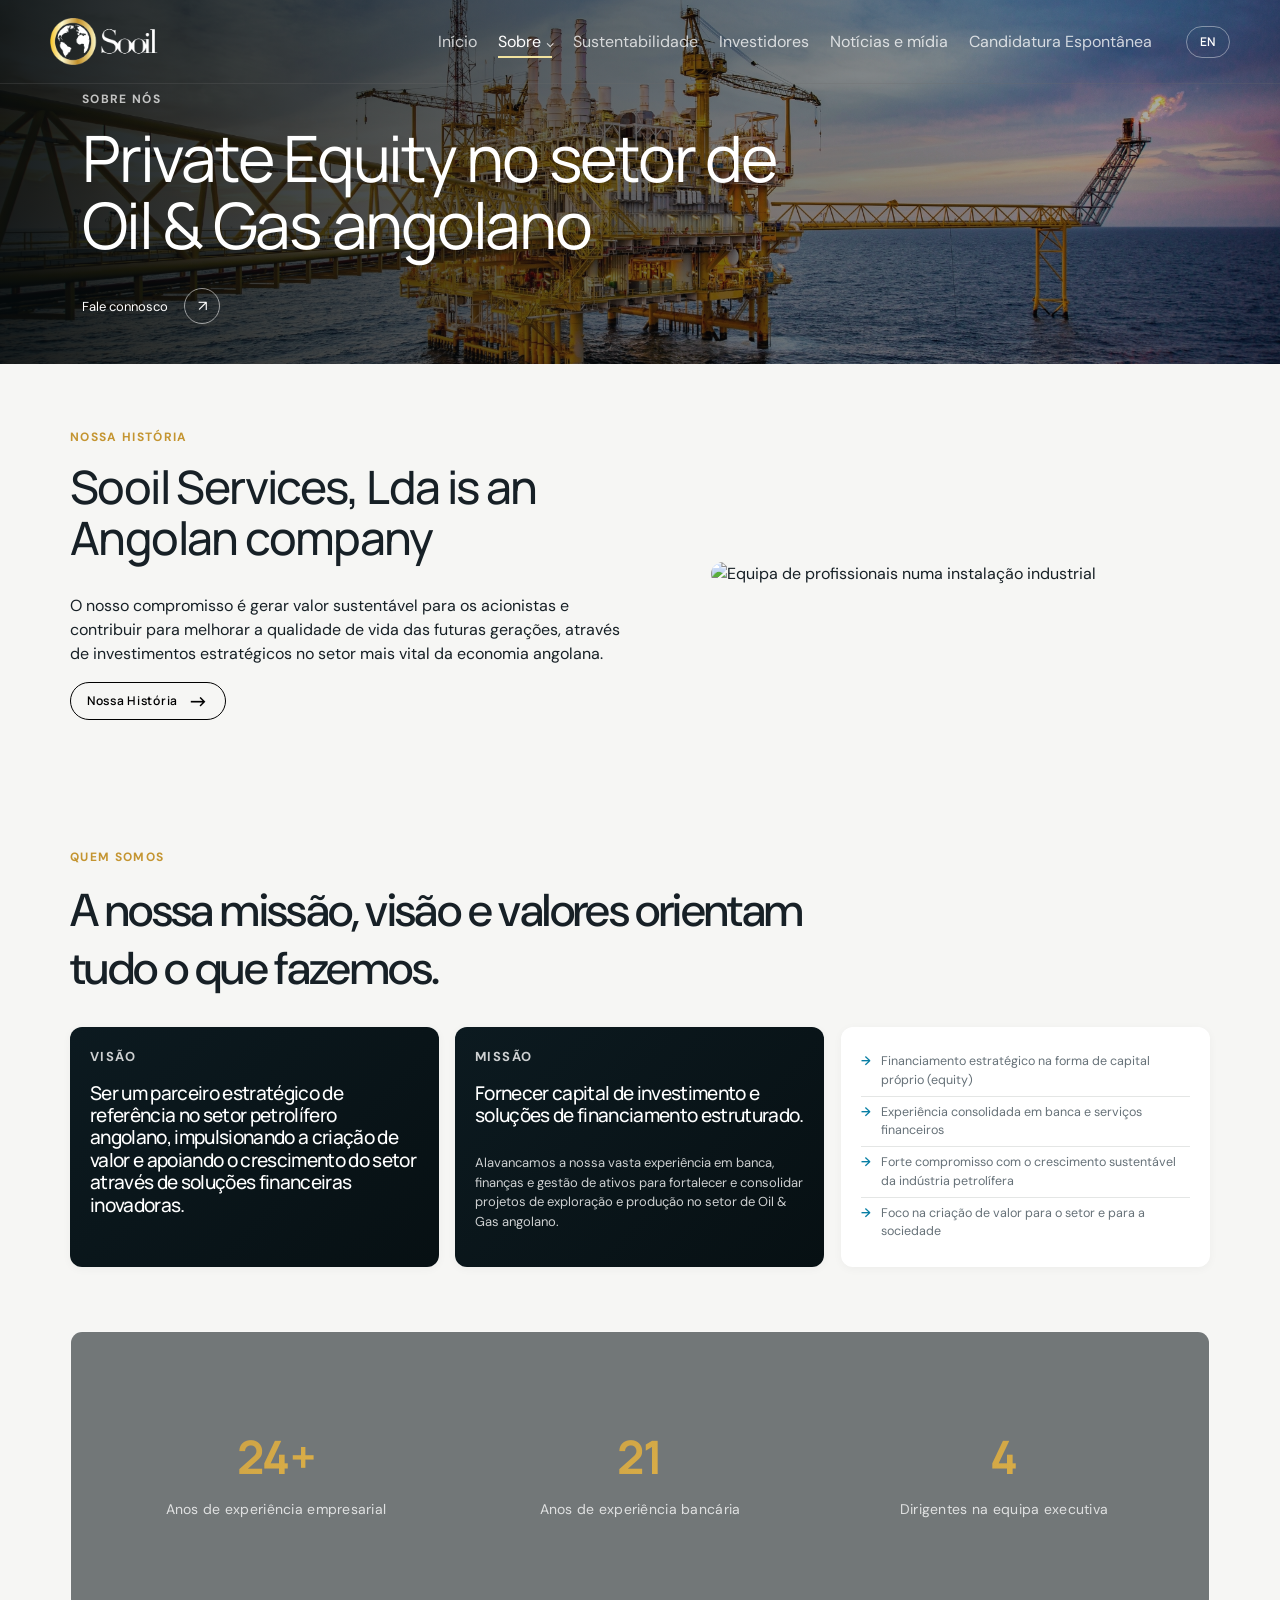
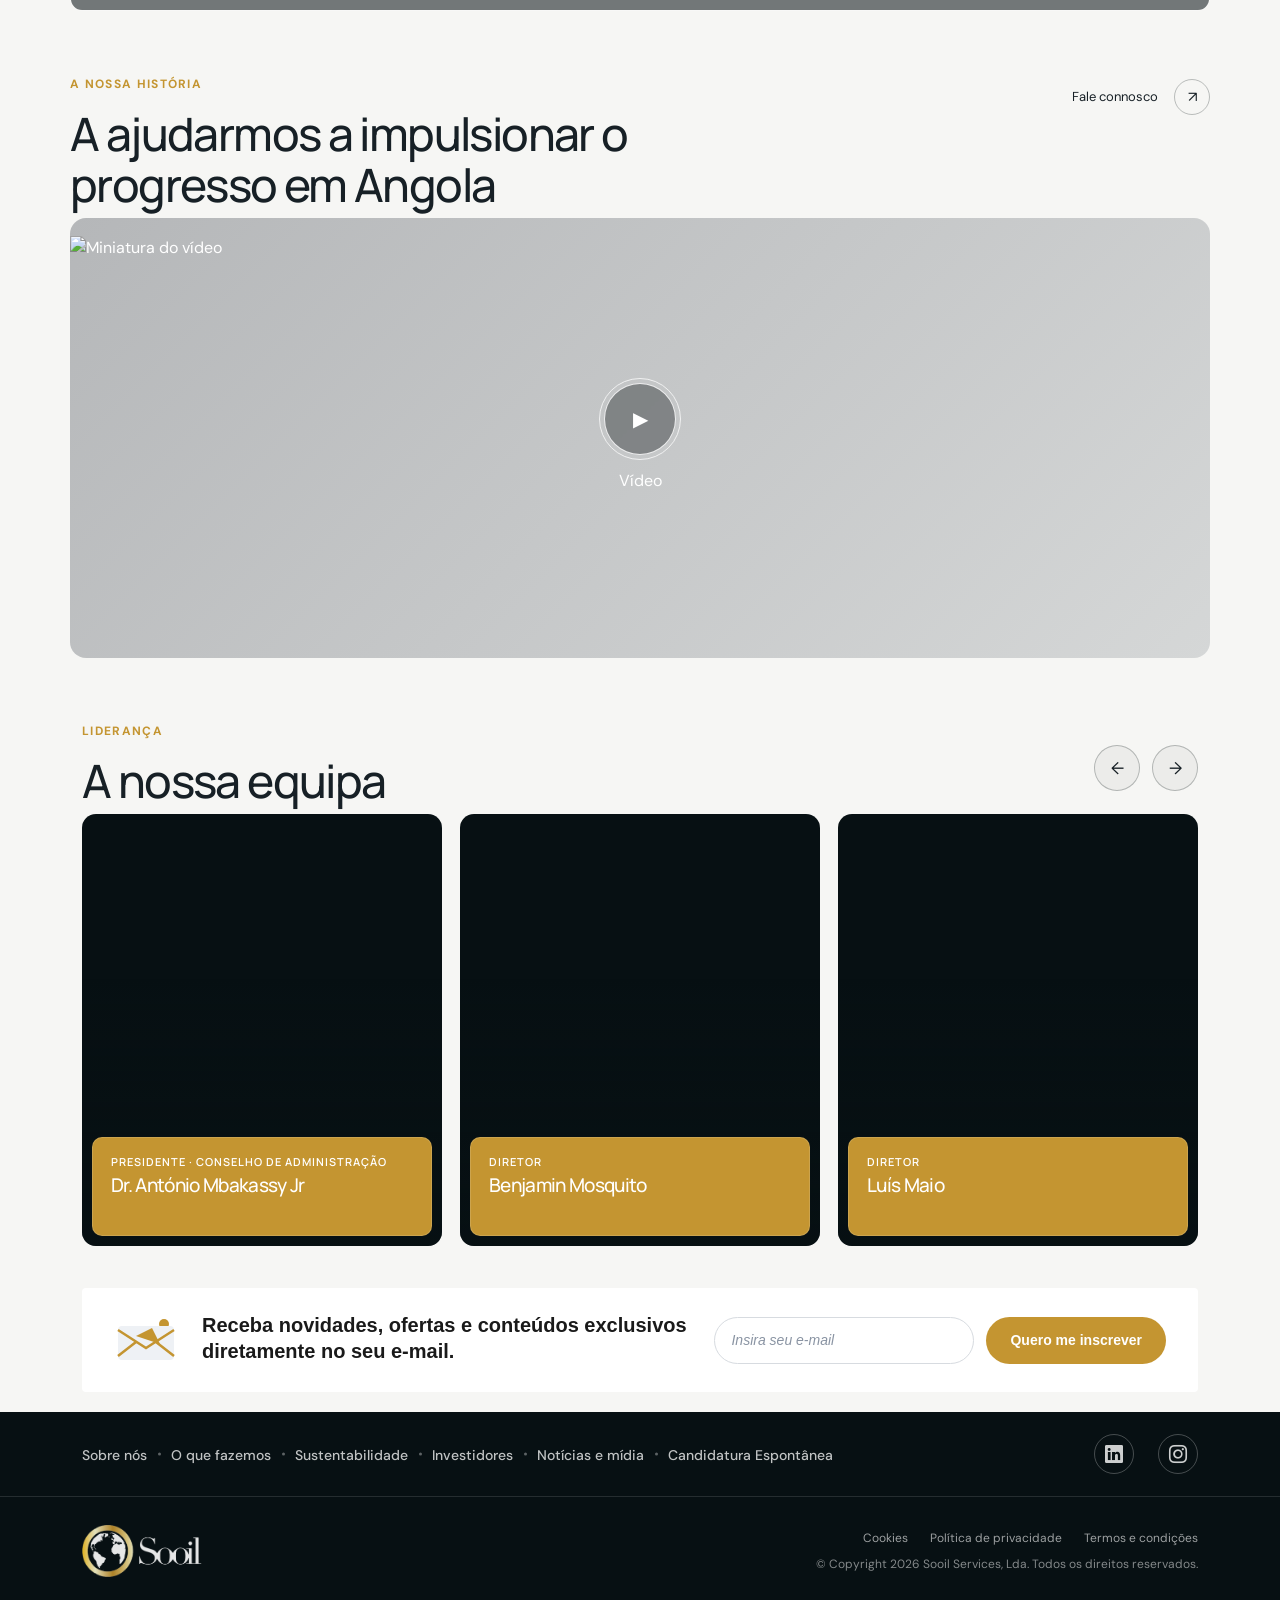
==== commit d46c0f2a: "commit" ====
--- a/about.html
+++ b/about.html
@@ -35,9 +35,6 @@
       href="https://cdn.jsdelivr.net/npm/swiper@11/swiper-bundle.min.css"
       rel="stylesheet"
     />
-
-    <link href="https://unpkg.com/aos@2.3.1/dist/aos.css" rel="stylesheet" />
-
     <link rel="stylesheet" href="assets/css/style.css" />
     <link rel="stylesheet" href="assets/css/about.css" />
       <link rel="preload" as="image" href="assets/img/images/slide/slide01.jpg" fetchpriority="high" />
@@ -774,16 +771,5 @@
 
     <script src="assets/js/hero-slider.js"></script>
     <script src="assets/js/header-scroll.js"></script>
-
-    <!-- AOS -->
-    <script src="https://unpkg.com/aos@2.3.1/dist/aos.js"></script>
-    <script>
-      AOS.init({
-        duration: 800,
-        easing: "ease-out",
-        once: true,
-        offset: 100
-      });
-    </script>
   </body>
 </html>
--- a/assets/css/style.css
+++ b/assets/css/style.css
@@ -50,6 +50,31 @@
   padding: var(--space) 0;
 }
 
+/* Fade reversível ativado pelo IntersectionObserver em script.js. */
+[data-aos] {
+  opacity: 0;
+  transform: translateY(18px);
+  transition:
+    opacity 650ms ease var(--scroll-animation-delay, 0ms),
+    transform 650ms ease var(--scroll-animation-delay, 0ms);
+  will-change: opacity, transform;
+}
+
+[data-aos].is-in-view {
+  opacity: 1;
+  transform: translateY(0);
+}
+
+@media (prefers-reduced-motion: reduce) {
+  [data-aos],
+  [data-aos].is-in-view {
+    opacity: 1;
+    transform: none;
+    transition: none;
+    will-change: auto;
+  }
+}
+
 h1,
 h2,
 h3,
@@ -92,7 +117,7 @@
 }
 
 .eyebrow {
-  color: var(--muted);
+  color: #c49531;
   text-transform: uppercase;
   letter-spacing: 0.11em;
   font-size: 12px;
@@ -2766,7 +2791,7 @@
 
 .newsletter.section {
   --brand-green: #c49531;
-  padding-top: 60px;
+  padding-top: 10px;
   padding-bottom: 20px;
 }
 
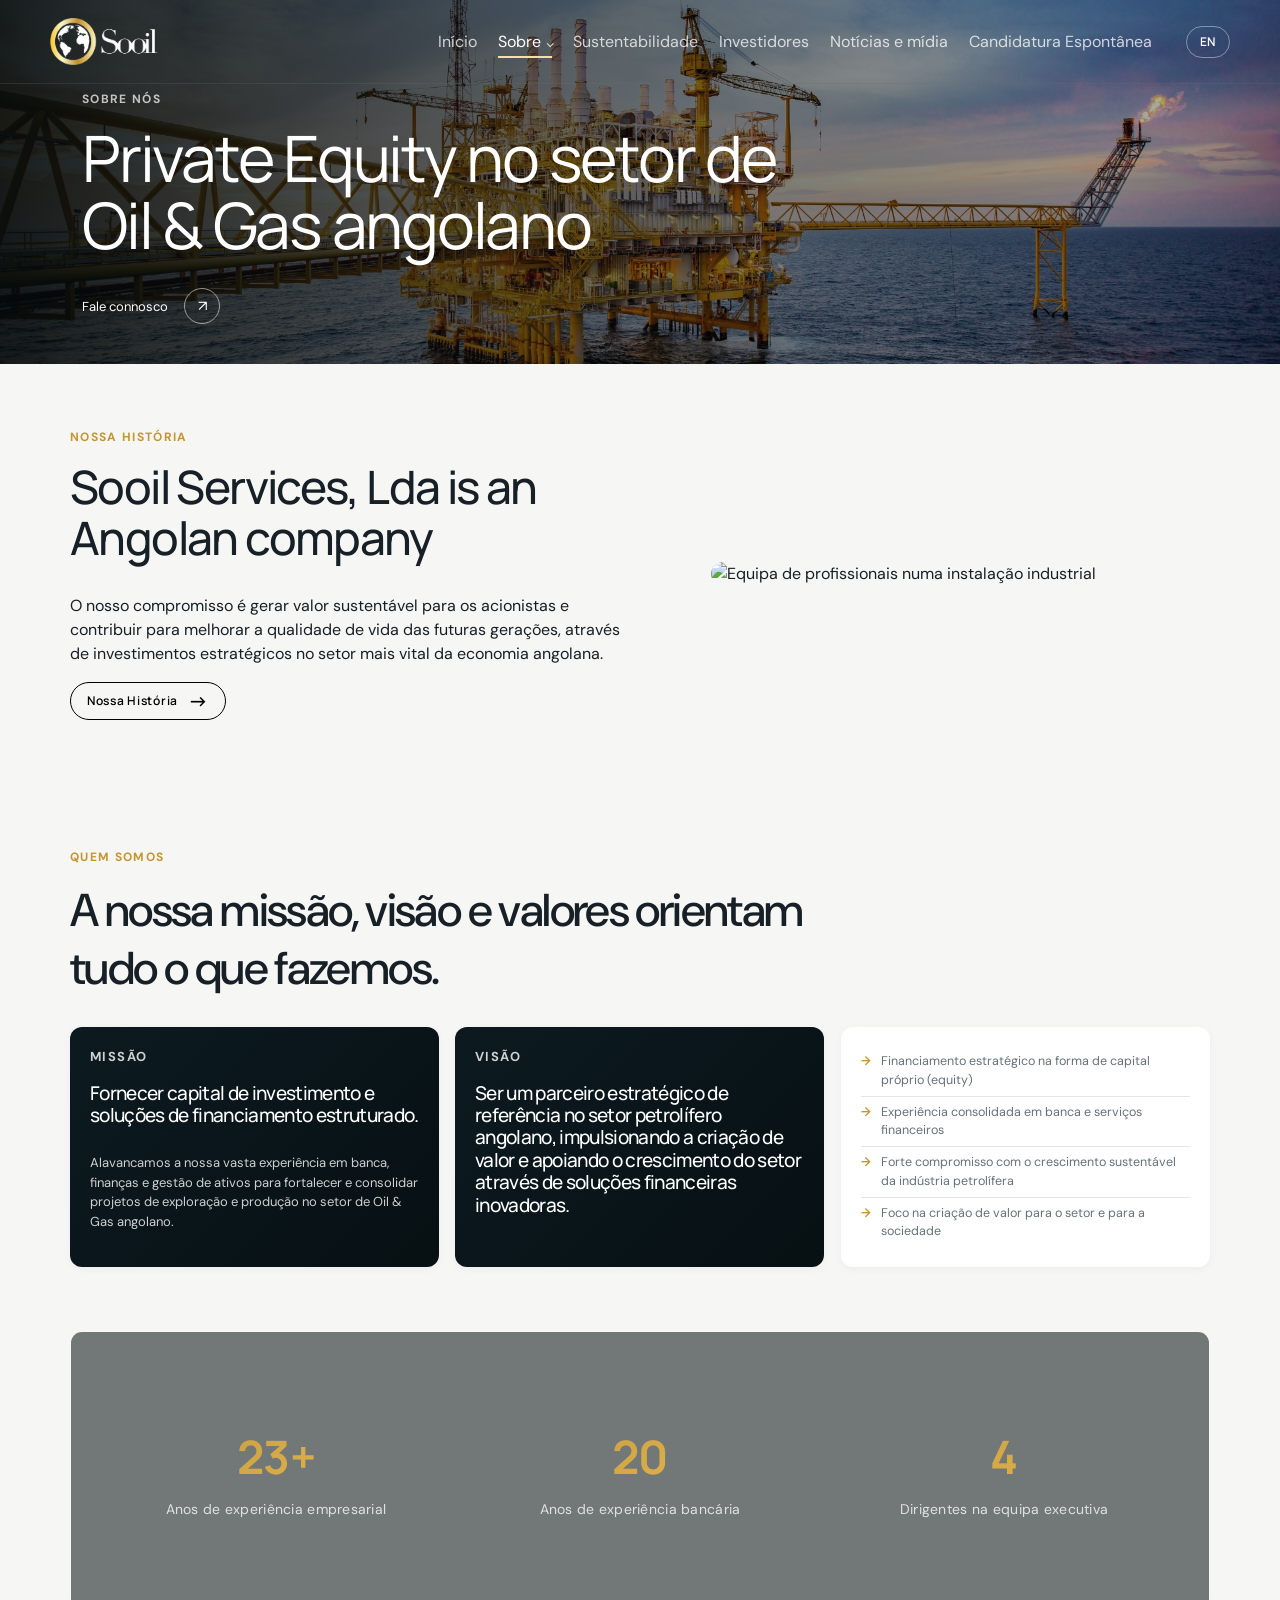
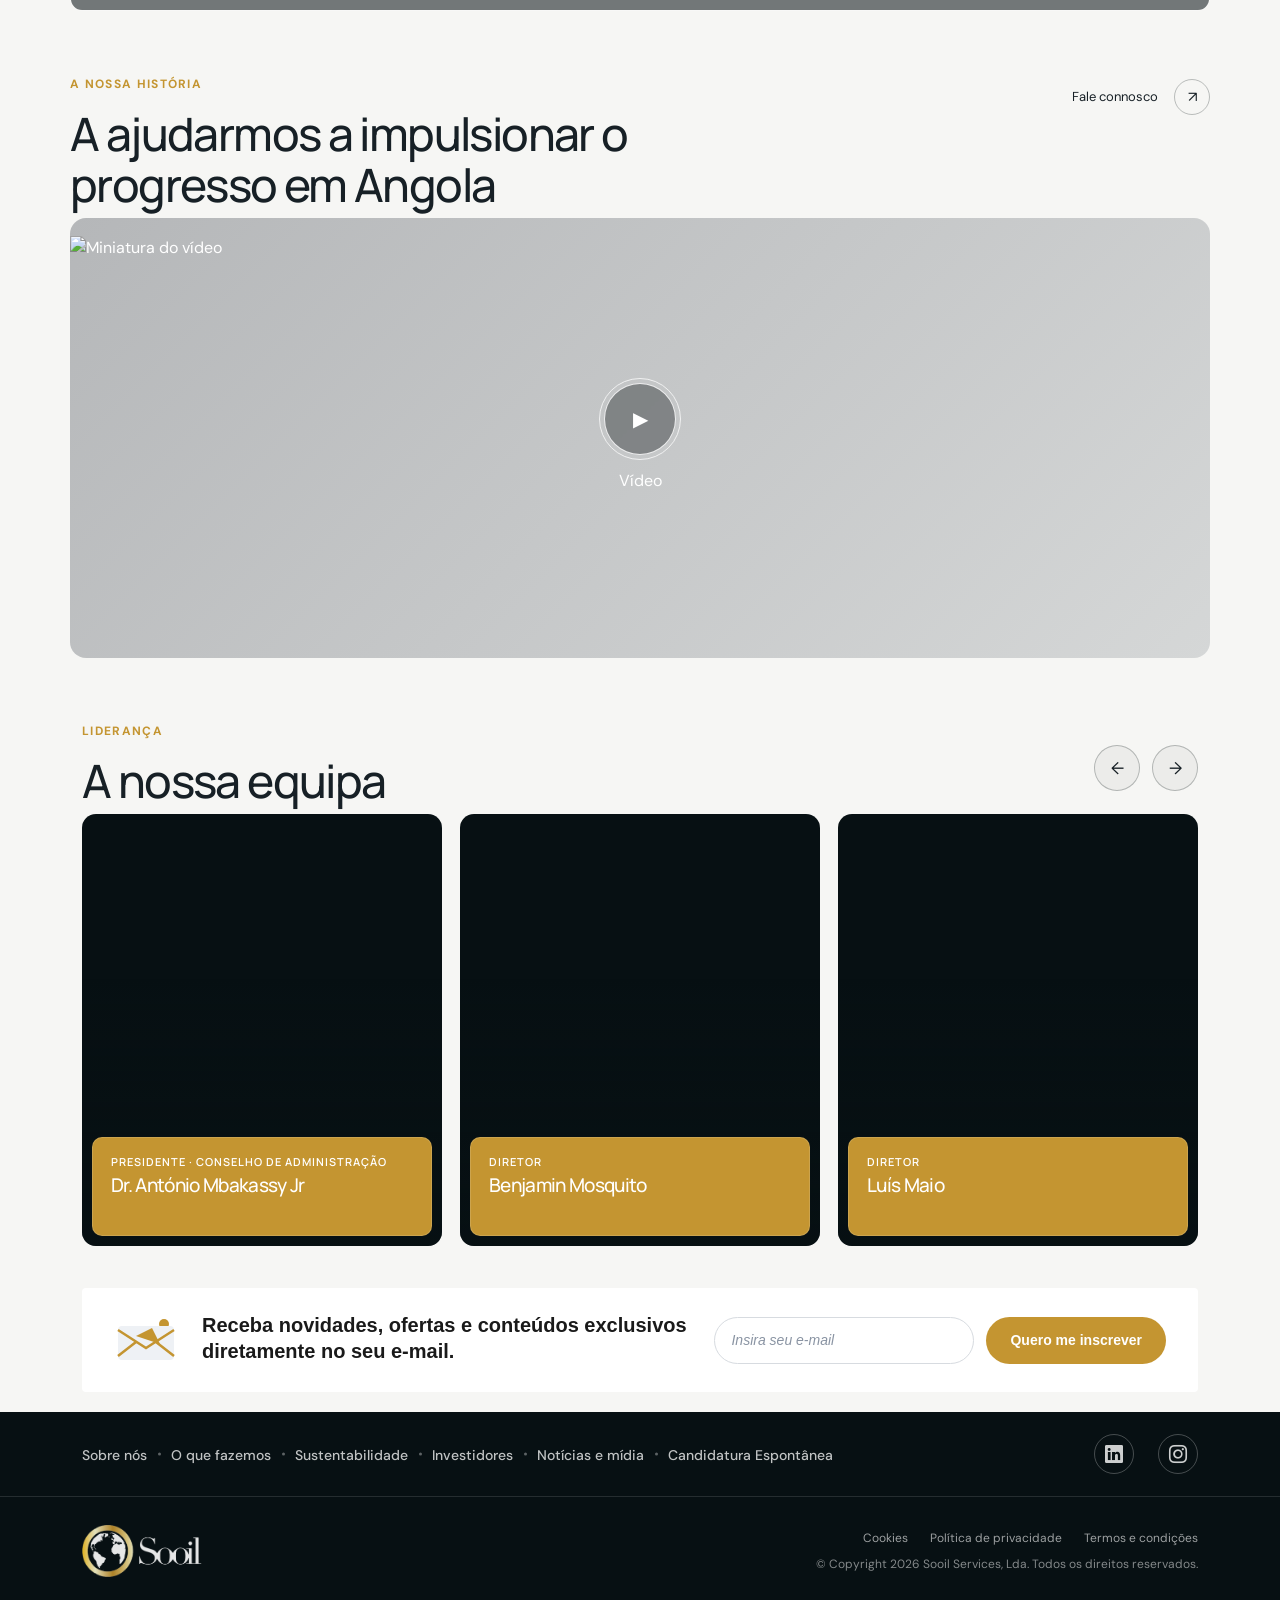
==== commit 50fdca0b: "commit" ====
--- a/about.html
+++ b/about.html
@@ -168,17 +168,6 @@
       <section class=" bento-grid about-bento about-mvv" id="contact">
         <article class="bento-card about-card card-dark" data-aos="fade-up">
           <div class="card-content">
-            <p class="eyebrow light">Vision</p>
-            <h3>
-              To be a leading strategic partner in the Angolan oil sector,
-              driving value creation and supporting industry growth through
-              innovative financial solutions.
-            </h3>
-          </div>
-        </article>
-
-        <article class="bento-card about-card card-dark" data-aos="fade-up">
-          <div class="card-content">
             <p class="eyebrow light">Mission</p>
             <h3>
               To provide investment capital and structured financing solutions.
@@ -188,6 +177,17 @@
               management to strengthen and consolidate exploration and
               production projects in the Angolan Oil &amp; Gas industry.
             </p>
+          </div>
+        </article>
+
+        <article class="bento-card about-card card-dark" data-aos="fade-up">
+          <div class="card-content">
+            <p class="eyebrow light">Vision</p>
+            <h3>
+              To be a leading strategic partner in the Angolan oil sector,
+              driving value creation and supporting industry growth through
+              innovative financial solutions.
+            </h3>
           </div>
         </article>
 
@@ -248,23 +248,6 @@
           </div>
         </div>
 
-        <div class="video-modal" id="videoModal" aria-hidden="true">
-          <button
-            class="video-modal-close"
-            id="videoClose"
-            aria-label="Close video"
-            >✕</button
-          >
-          <div class="video-modal-frame">
-            <iframe
-              class="video-frame"
-              data-src="https://www.youtube-nocookie.com/embed/D-isLcJybbY?rel=0"
-              title="YouTube video player"
-              allow="accelerometer; autoplay; clipboard-write; encrypted-media; gyroscope; picture-in-picture; web-share"
-              allowfullscreen
-            ></iframe>
-          </div>
-        </div>
       </section>
       <!-- TEAM -->
       <section class="container team-section" id="team">
@@ -517,6 +500,20 @@
       </section>
 
     </main>
+
+    <!-- Fora de main para o posicionamento fixo cobrir o ecrã corretamente. -->
+    <div class="video-modal" id="videoModal" aria-hidden="true">
+      <button class="video-modal-close" id="videoClose" aria-label="Close video">✕</button>
+      <div class="video-modal-frame">
+        <iframe
+          class="video-frame"
+          data-src="https://www.youtube-nocookie.com/embed/D-isLcJybbY?rel=0"
+          title="YouTube video player"
+          allow="accelerometer; autoplay; clipboard-write; encrypted-media; gyroscope; picture-in-picture; web-share"
+          allowfullscreen
+        ></iframe>
+      </div>
+    </div>
 
     <section id="newsletter" class="newsletter section" data-aos="fade-up">
       <div class="container">
--- a/assets/css/style.css
+++ b/assets/css/style.css
@@ -50,13 +50,114 @@
   padding: var(--space) 0;
 }
 
+/* Área de documentos da empresa, antes da faixa de parceiros. */
+.company-documents {
+  padding-top: 34px;
+}
+.company-documents__heading {
+  display: flex;
+  align-items: end;
+  justify-content: space-between;
+  gap: 24px;
+  margin-bottom: 30px;
+}
+.company-documents__heading h2 {
+  margin-bottom: 0;
+}
+.company-documents__note {
+  max-width: 260px;
+  padding-bottom: 7px;
+  color: var(--muted);
+  font-size: 14px;
+}
+.company-documents__panel {
+  padding: clamp(24px, 4vw, 34px);
+  border-radius: 18px;
+  background: #fff;
+}
+.company-documents__panel h3 {
+  margin-bottom: 18px;
+  font-size: 21px;
+  font-weight: 500;
+}
+.company-documents__list {
+  border-top: 1px solid var(--line);
+}
+.company-document {
+  display: flex;
+  min-height: 76px;
+  align-items: center;
+  justify-content: space-between;
+  gap: 20px;
+  border-bottom: 1px solid var(--line);
+}
+.company-document__name {
+  display: grid;
+  gap: 4px;
+}
+.company-document__name > span {
+  font-size: 16px;
+}
+.company-document__name small {
+  color: var(--muted);
+  font-size: 12px;
+}
+.company-document__download {
+  display: inline-flex;
+  align-items: center;
+  gap: 10px;
+  border: 0;
+  background: transparent;
+  color: var(--blue);
+  font: inherit;
+  font-size: 13px;
+}
+.company-document__download svg {
+  width: 23px;
+  height: 23px;
+  fill: none;
+  stroke: currentColor;
+  stroke-linecap: round;
+  stroke-linejoin: round;
+  stroke-width: 1.7;
+}
+.company-document__download:disabled {
+  cursor: not-allowed;
+  opacity: 0.55;
+}
+.company-documents__footnote {
+  margin: 18px 0 0;
+  color: var(--muted);
+  font-size: 13px;
+  text-align: right;
+}
+@media (max-width: 600px) {
+  .company-documents__heading {
+    align-items: start;
+    flex-direction: column;
+    gap: 12px;
+  }
+  .company-document {
+    align-items: start;
+    flex-direction: column;
+    gap: 12px;
+    padding: 16px 0;
+  }
+  .company-document__download span {
+    display: none;
+  }
+  .company-documents__footnote {
+    text-align: left;
+  }
+}
+
 /* Fade reversível ativado pelo IntersectionObserver em script.js. */
 [data-aos] {
   opacity: 0;
   transform: translateY(18px);
   transition:
-    opacity 650ms ease var(--scroll-animation-delay, 0ms),
-    transform 650ms ease var(--scroll-animation-delay, 0ms);
+    opacity 750ms ease var(--scroll-animation-delay, 0ms),
+    transform 750ms ease var(--scroll-animation-delay, 0ms);
   will-change: opacity, transform;
 }
 
@@ -1342,8 +1443,12 @@
   animation: playPulse 2.2s ease-out infinite;
 }
 .play-button:hover {
-  background: rgba(38, 183, 224, 0.55);
+  background: #c49531;
+  border-color: #c49531;
   transform: scale(1.06);
+}
+.play-button:hover::before {
+  border-color: #c49531;
 }
 
 @keyframes playPulse {
--- a/assets/css/about.css
+++ b/assets/css/about.css
@@ -359,6 +359,26 @@
 .about-card .card-content .eyebrow {
   margin-bottom: 8px;
 }
+.about-bento.about-mvv .about-card {
+  transition: color 0.35s ease, background 0.35s ease, box-shadow 0.35s ease,
+    outline-color 0.35s ease, transform 0.35s ease;
+}
+.about-bento.about-mvv .about-card:hover,
+.about-bento.about-mvv .about-card:focus-visible {
+  background: #c49531;
+  color: var(--dark);
+  outline-color: #c49531;
+}
+.about-bento.about-mvv .about-card:hover .card-content p,
+.about-bento.about-mvv .about-card:focus-visible .card-content p,
+.about-bento.about-mvv .about-card:hover .about-card-list li,
+.about-bento.about-mvv .about-card:focus-visible .about-card-list li {
+  color: rgba(7, 16, 19, 0.85);
+}
+.about-bento.about-mvv .about-card:hover .card-content .eyebrow,
+.about-bento.about-mvv .about-card:focus-visible .card-content .eyebrow {
+  color: var(--dark);
+}
 
 .card-dark {
   background: linear-gradient(135deg, #0c1a20 0%, #071013 100%);
@@ -393,8 +413,12 @@
 }
 .about-card-list li::before {
   content: "→";
-  color: var(--blue);
+  color: #c49531;
   font-weight: 600;
+}
+.about-bento.about-mvv .about-card:hover .about-card-list li::before,
+.about-bento.about-mvv .about-card:focus-visible .about-card-list li::before {
+  color: #fff;
 }
 .about-card-list li:last-child {
   border-bottom: 0;
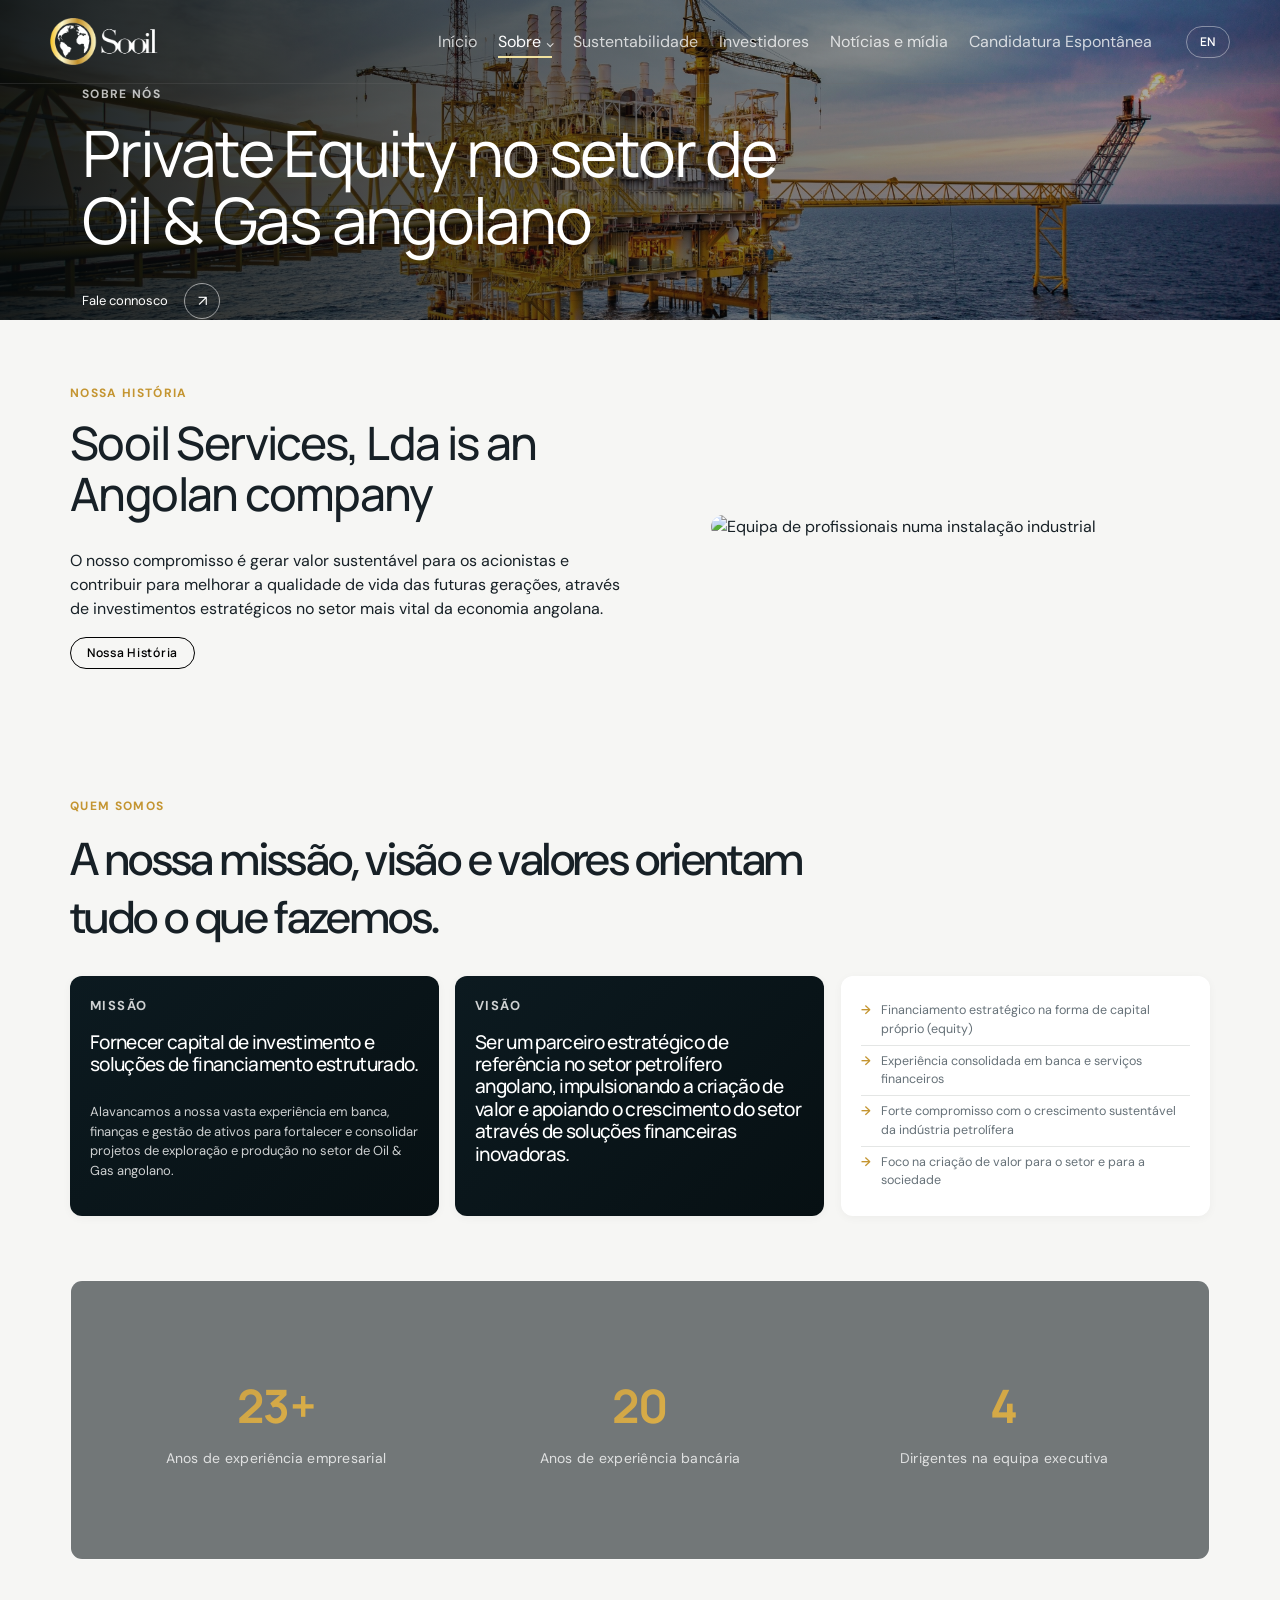
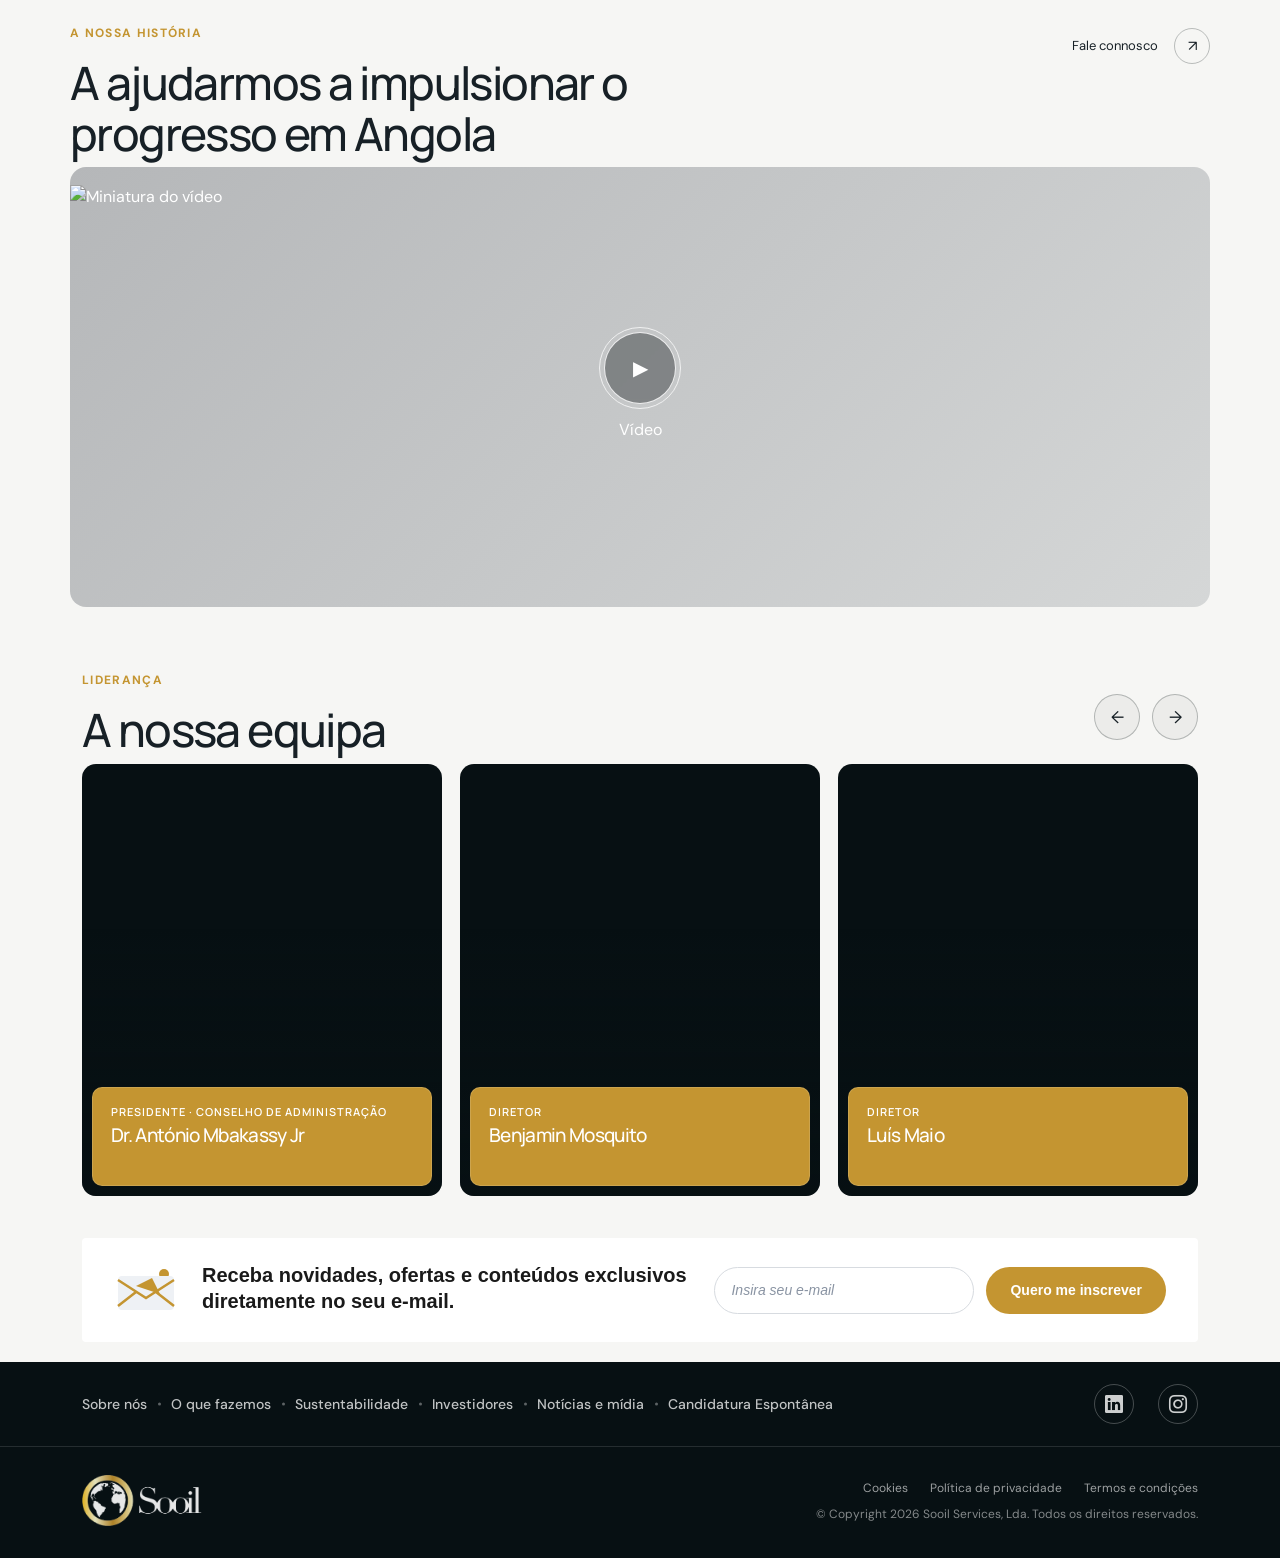
==== commit 84568742: "commit" ====
--- a/about.html
+++ b/about.html
@@ -139,7 +139,7 @@
               href="history.html"
             >
               Nossa História
-              <span>→</span>
+             
             </a>
           </div>
         </div>
--- a/assets/css/style.css
+++ b/assets/css/style.css
@@ -1633,6 +1633,9 @@
   font-size: 22px;
   margin: 6px 0 12px;
 }
+.team-modal .team-detail-panel h3 {
+  color: #c49531;
+}
 .team-detail-panel p {
   font-size: 14px;
   line-height: 1.7;
--- a/assets/css/about.css
+++ b/assets/css/about.css
@@ -5,10 +5,10 @@
   position: relative;
   min-height: 460px;
   display: flex;
-  align-items: flex-end;
+  align-items: center;
   color: #fff;
   overflow: hidden;
-  padding: 130px 0 64px;
+  padding: 100px 0;
 }
 .page-hero-bg {
   position: absolute;
@@ -44,8 +44,9 @@
   z-index: 2;
 }
 .page-hero--compact {
-  min-height: 260px;
-  padding: 90px 0 40px;
+  min-height: 320px;
+  /* A área de alinhamento começa abaixo da navbar sobreposta à hero. */
+  padding: 84px 0 0;
 }
 
 /* Sustainability pillar selector */
@@ -767,9 +768,9 @@
 /* Apenas os heróis das páginas internas; o hero do index usa .hero. */
 @media (max-width: 768px) {
   .page-hero--compact {
-    height: 220px;
-    min-height: 220px;
-    padding: 64px 0 20px;
+    height: auto;
+    min-height: 260px;
+    padding: 84px 0 0;
   }
   /* A margem esquerda acompanha exatamente o alinhamento do logótipo. */
   .page-hero .container {
